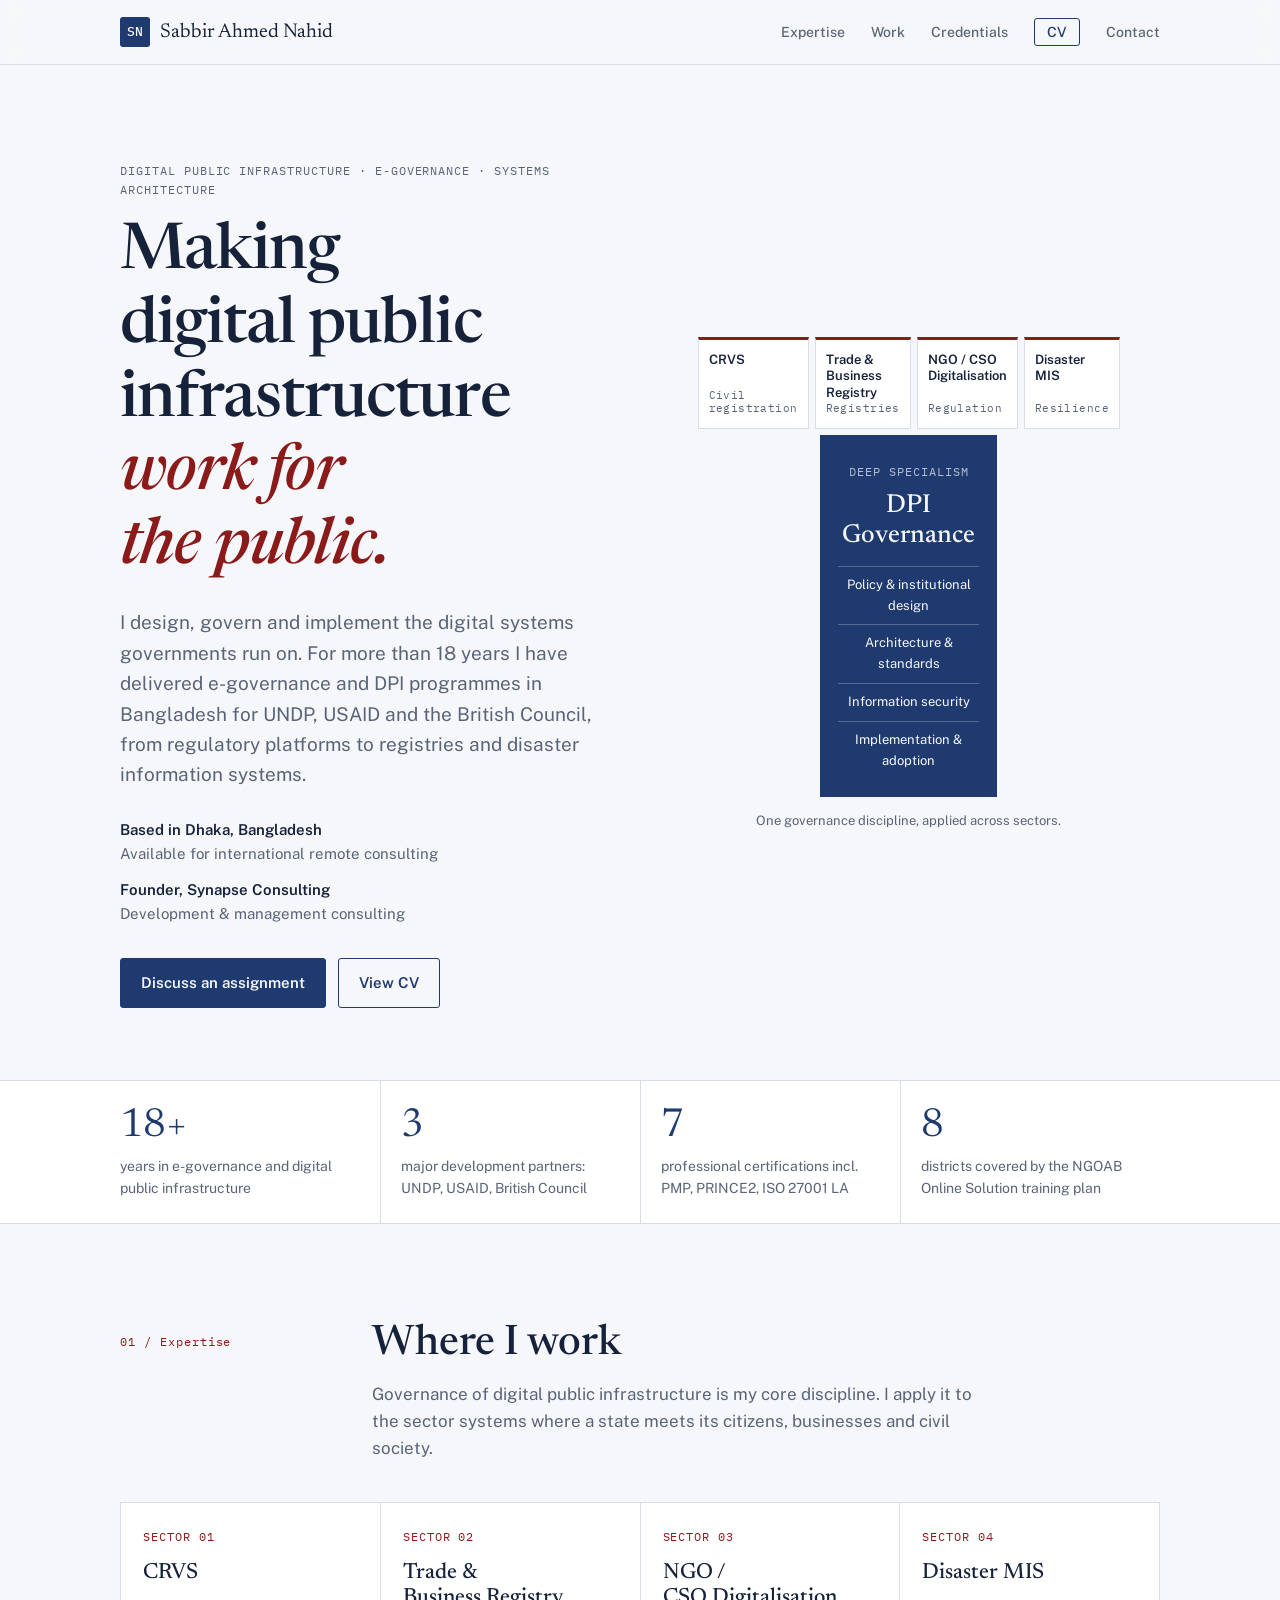
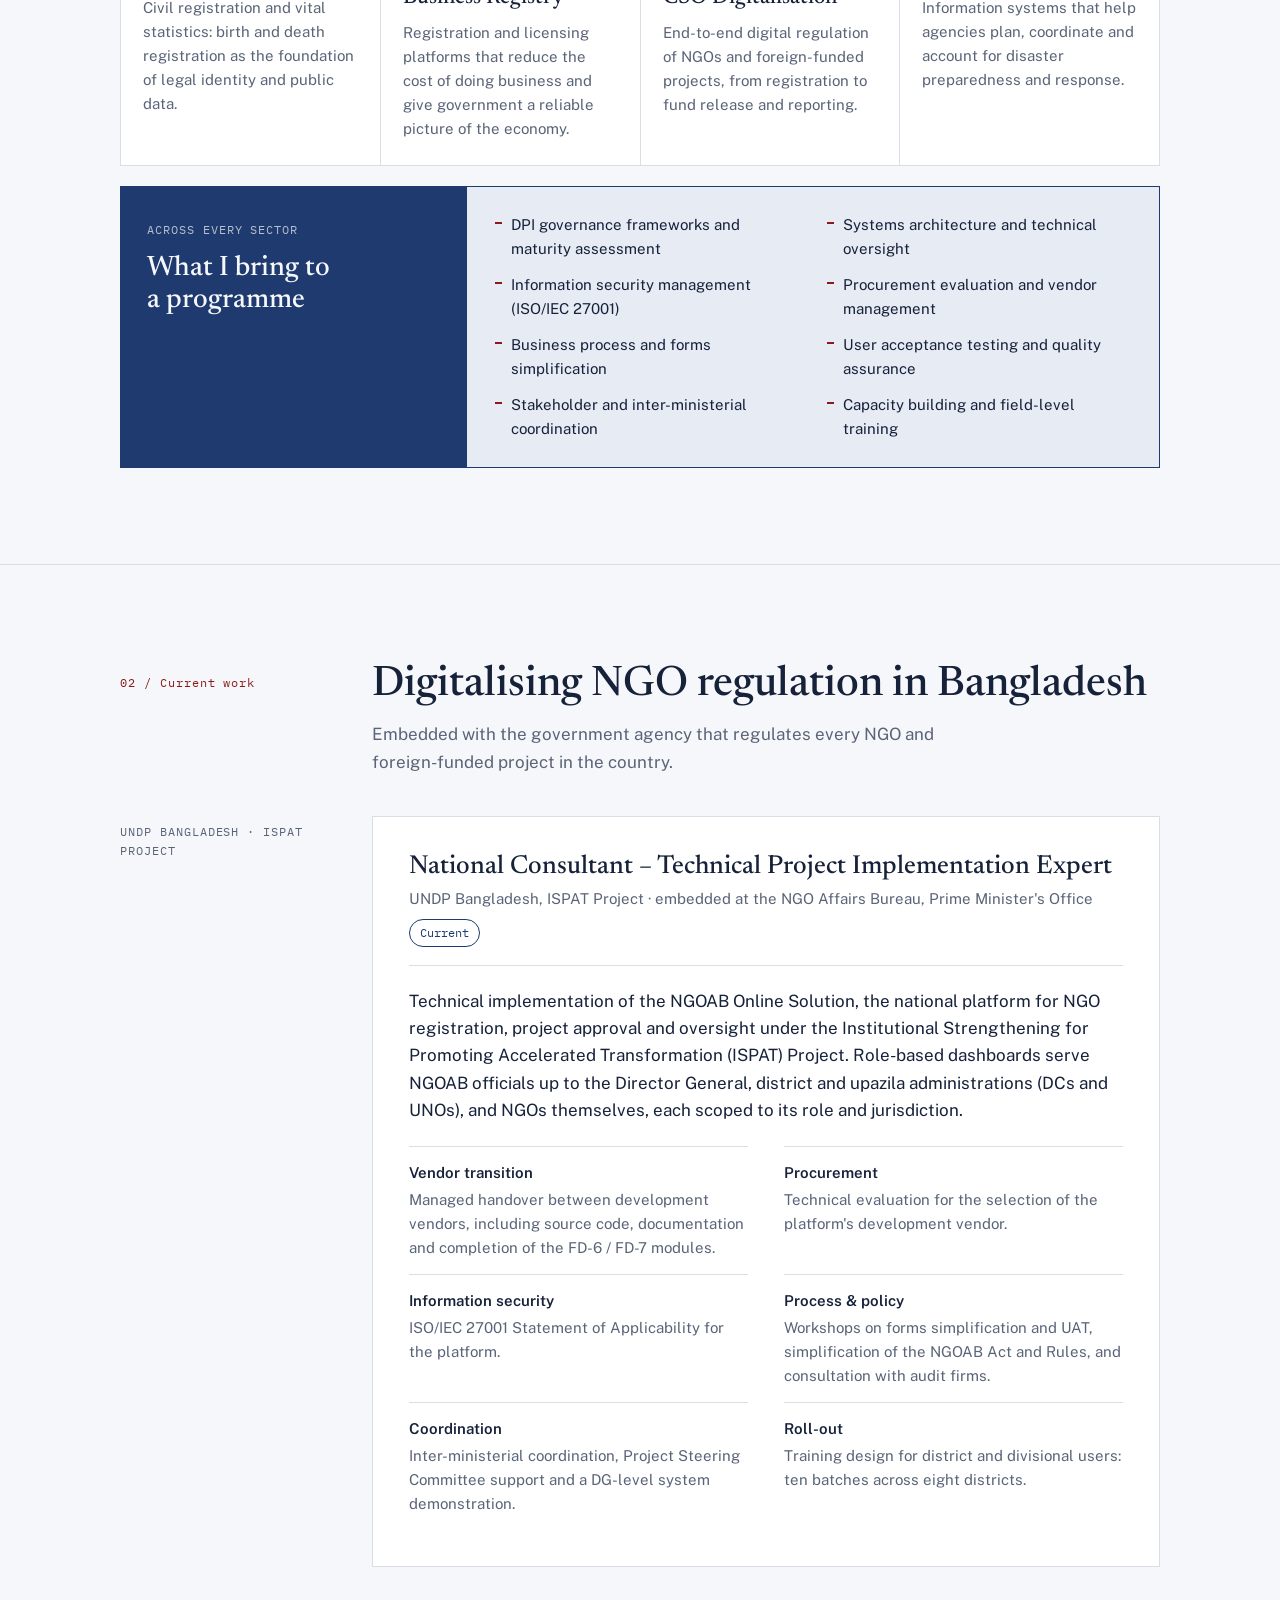
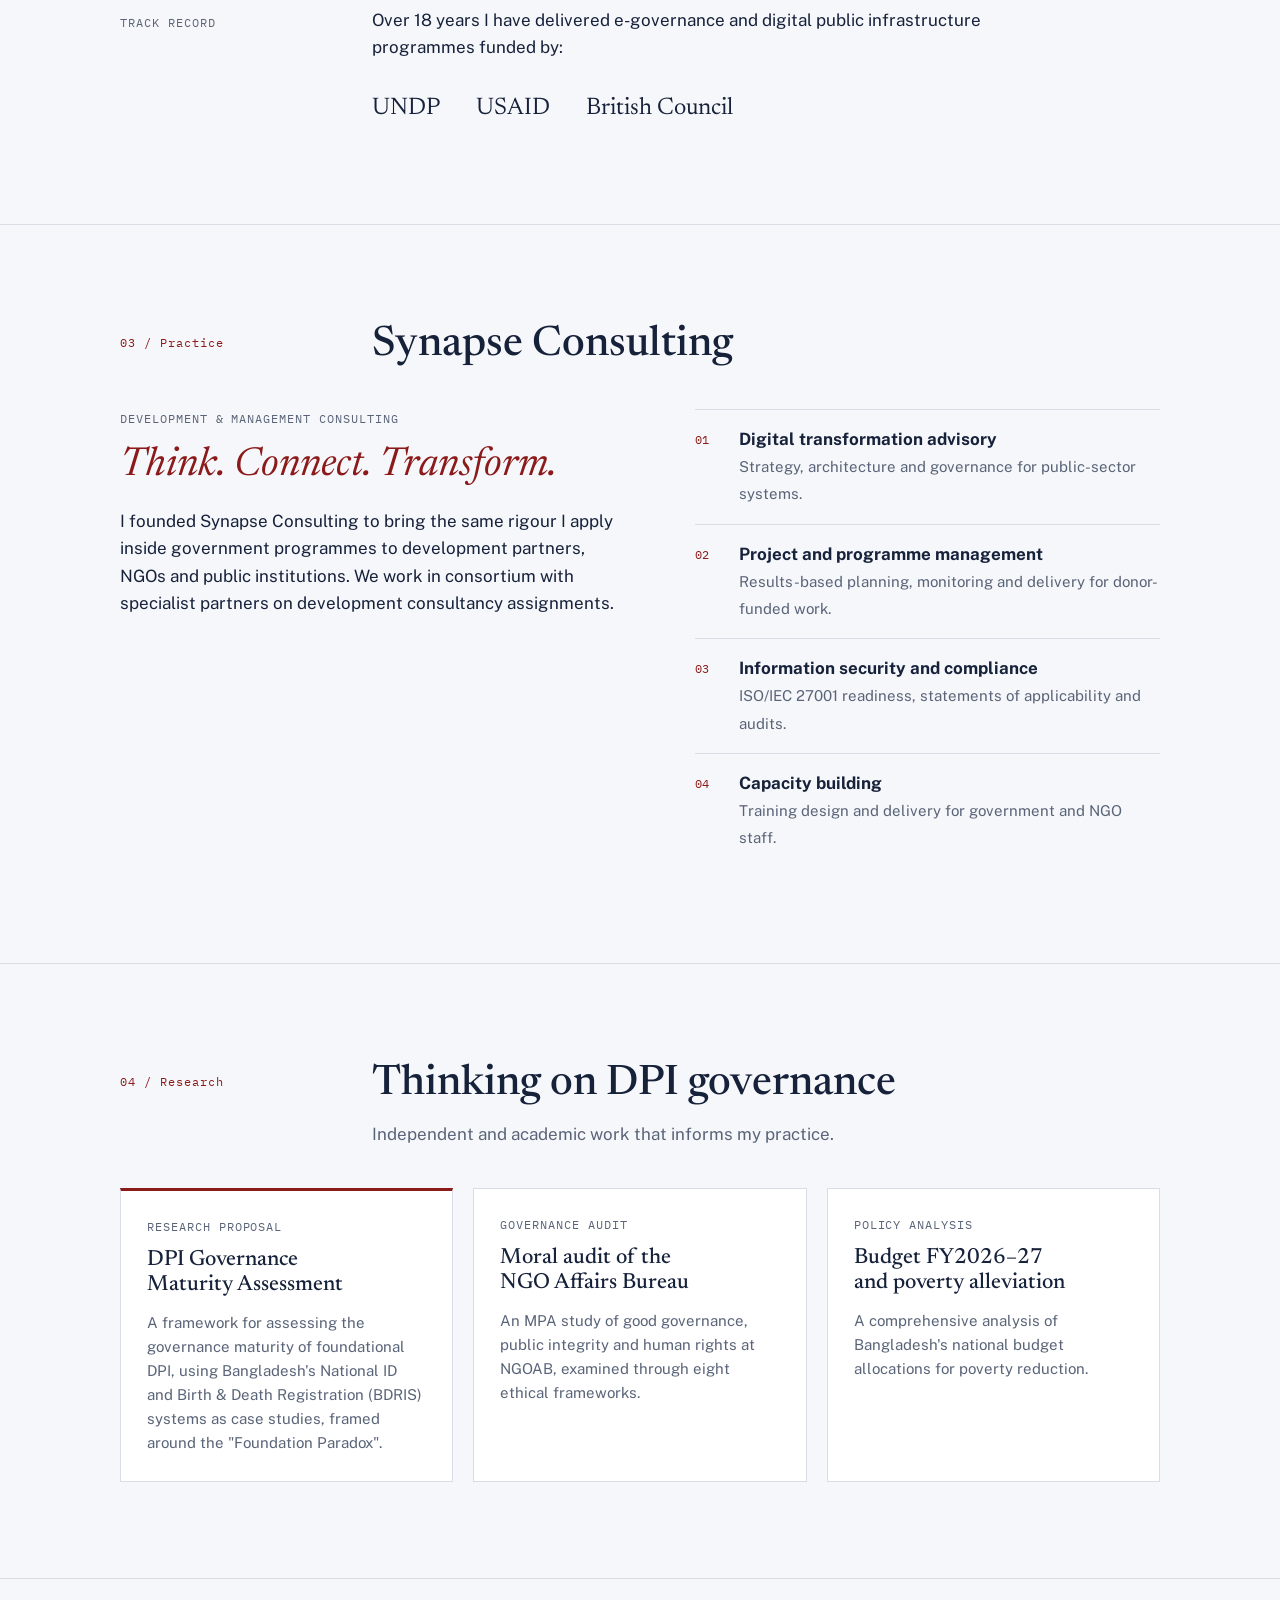
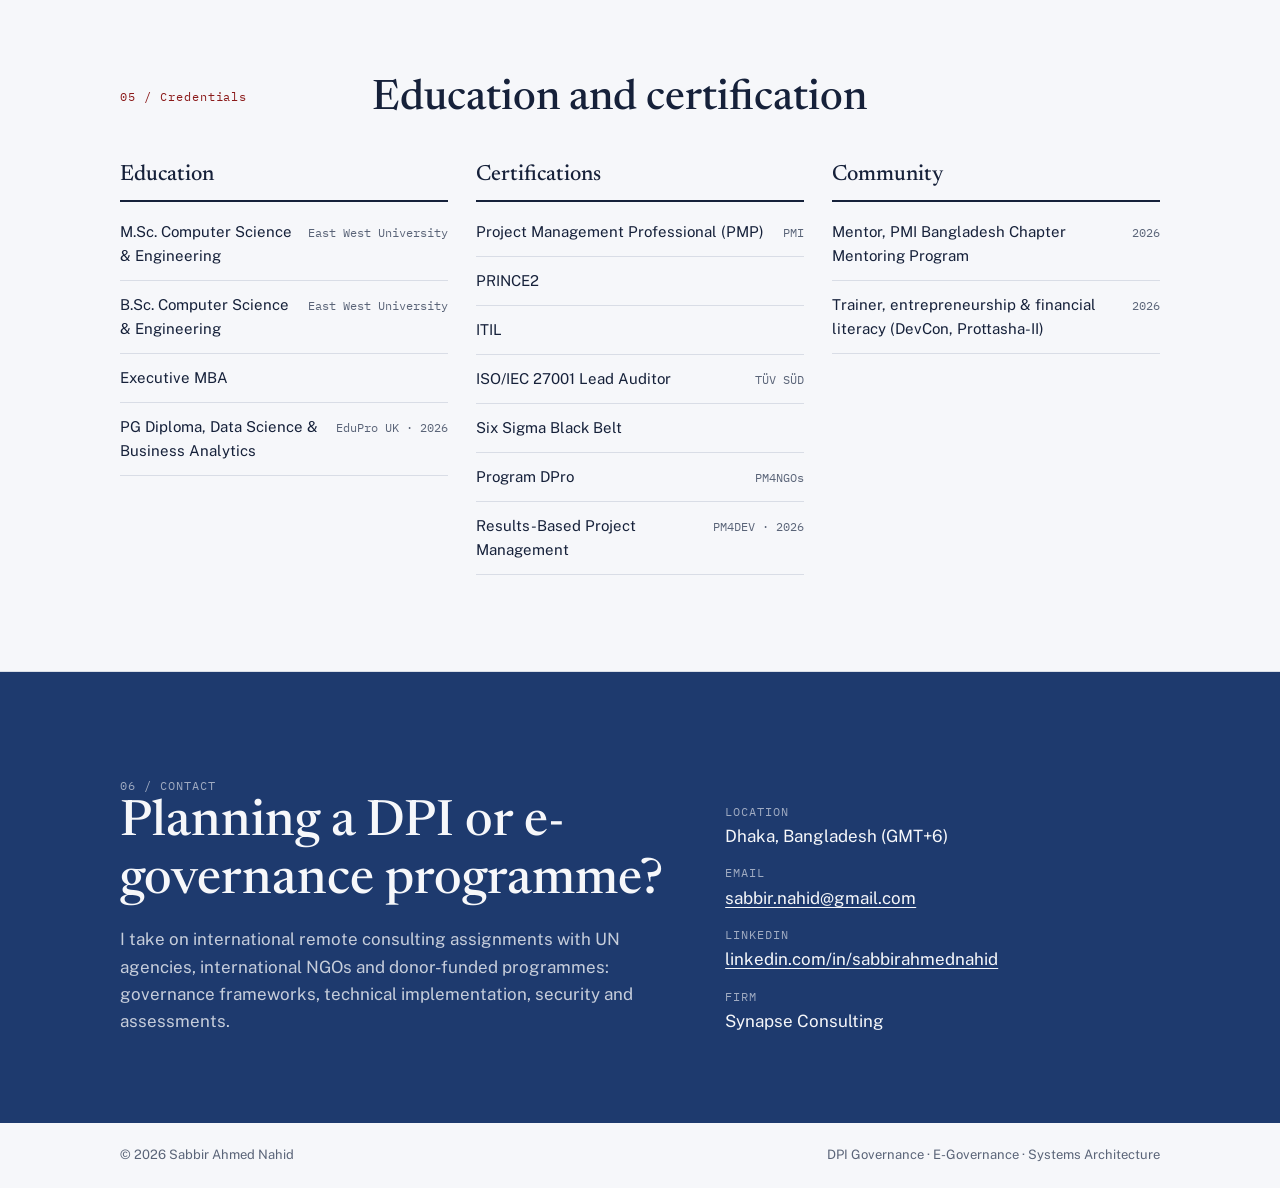
==== index.html @ 0b2383c8 "Personal website and CV, content driven by content/site.json Co-Authored-By: Claude Opus 5.5 <norepl" ====
<!DOCTYPE html>
<html lang="en">
<head>
<meta charset="utf-8">
<meta name="viewport" content="width=device-width, initial-scale=1">
<title>Sabbir Ahmed Nahid — DPI Governance &amp; E-Governance Specialist</title>
<meta name="description" content="Sabbir Ahmed Nahid: DPI governance and e-governance specialist in Dhaka with 18+ years delivering digital public infrastructure programmes for UNDP, USAID and the British Council.">
<meta property="og:title" content="Sabbir Ahmed Nahid — DPI Governance &amp; E-Governance Specialist">
<meta property="og:description" content="18+ years delivering e-governance and digital public infrastructure programmes for UNDP, USAID and the British Council.">
<meta property="og:type" content="website">
<link rel="icon" href="data:image/svg+xml,%3Csvg xmlns='http://www.w3.org/2000/svg' viewBox='0 0 32 32'%3E%3Crect width='32' height='32' rx='4' fill='%231e3a6e'/%3E%3Ctext x='16' y='21' font-family='monospace' font-size='13' fill='white' text-anchor='middle'%3ESN%3C/text%3E%3C/svg%3E">
<link rel="preconnect" href="https://fonts.googleapis.com">
<link rel="preconnect" href="https://fonts.gstatic.com" crossorigin>
<link href="https://fonts.googleapis.com/css2?family=Newsreader:ital,opsz,wght@0,6..72,400;0,6..72,500;0,6..72,600;1,6..72,400&family=Public+Sans:wght@400;500;600;700&family=IBM+Plex+Mono:wght@400;500&display=swap" rel="stylesheet">
<link rel="stylesheet" href="/assets/css/style.css">
</head>
<body data-page="home">

<header class="top" id="site-header"></header>

<main id="top">
  <section class="hero" id="hero"></section>
  <div class="facts" id="facts"></div>

  <section class="block" id="expertise">
    <div class="wrap">
      <div class="head">
        <div class="num">01 / Expertise</div>
        <div>
          <h2>Where I work</h2>
          <p>Governance of digital public infrastructure is my core discipline. I apply it to the sector systems where a state meets its citizens, businesses and civil society.</p>
        </div>
      </div>
      <div class="sectors" id="sectors"></div>
      <div class="deep">
        <div class="l"><span class="label">Across every sector</span><h3>What I bring to a programme</h3></div>
        <ul id="competencies"></ul>
      </div>
    </div>
  </section>

  <section class="block" id="work">
    <div class="wrap">
      <div class="head">
        <div class="num">02 / Current work</div>
        <div id="work-head"></div>
      </div>
      <div class="engage">
        <div class="label" style="padding-top:6px" id="work-side"></div>
        <article class="role" id="work-role"></article>
      </div>
      <div class="engage" style="margin-top:40px">
        <div class="label" style="padding-top:6px">Track record</div>
        <div>
          <p style="max-width:66ch">Over 18 years I have delivered e-governance and digital public infrastructure programmes funded by:</p>
          <div class="partners" id="partners"></div>
        </div>
      </div>
    </div>
  </section>

  <section class="block" id="synapse">
    <div class="wrap">
      <div class="head">
        <div class="num">03 / Practice</div>
        <div><h2 id="firm-name"></h2></div>
      </div>
      <div class="firm" id="firm"></div>
    </div>
  </section>

  <section class="block" id="research-section">
    <div class="wrap">
      <div class="head">
        <div class="num">04 / Research</div>
        <div>
          <h2>Thinking on DPI governance</h2>
          <p>Independent and academic work that informs my practice.</p>
        </div>
      </div>
      <div class="research" id="research"></div>
    </div>
  </section>

  <section class="block" id="credentials">
    <div class="wrap">
      <div class="head">
        <div class="num">05 / Credentials</div>
        <div><h2>Education and certification</h2></div>
      </div>
      <div class="creds">
        <div class="col"><h3>Education</h3><ul id="education"></ul></div>
        <div class="col"><h3>Certifications</h3><ul id="certifications"></ul></div>
        <div class="col"><h3>Community</h3><ul id="community"></ul></div>
      </div>
    </div>
  </section>

  <section class="contact" id="contact">
    <div class="wrap">
      <div id="contact-copy"></div>
      <dl id="contact-list"></dl>
    </div>
  </section>
</main>

<footer id="site-footer"></footer>
<script src="/assets/js/site.js"></script>
</body>
</html>
---- assets/css/style.css ----
/* Layout idea: a "T" — DPI governance as the deep vertical, sector applications as the horizontal bar — anchors the hero and the expertise section; everything else sits on a quiet ledger grid. */
:root{
  --ink:#16213a;
  --paper:#f6f7fa;
  --surface:#ffffff;
  --muted:#5a6478;
  --rule:#d9dde6;
  --royal:#1e3a6e;
  --crimson:#8b1a1a;
  --royal-soft:#e6ebf4;
  --display:"Newsreader", Cambria, Georgia, serif;
  --body:"Public Sans", "Segoe UI", system-ui, sans-serif;
  --mono:"IBM Plex Mono", ui-monospace, Menlo, monospace;
  color-scheme: light;
}
@media (prefers-color-scheme: dark){
  :root:not([data-theme="light"]){
    --ink:#e7ebf3; --paper:#0e1422; --surface:#151d2f; --muted:#9aa5bb; --rule:#2a344a;
    --royal:#8fb0ec; --crimson:#e07a72; --royal-soft:#1b2740; color-scheme: dark;
  }
}
:root[data-theme="dark"]{
  --ink:#e7ebf3; --paper:#0e1422; --surface:#151d2f; --muted:#9aa5bb; --rule:#2a344a;
  --royal:#8fb0ec; --crimson:#e07a72; --royal-soft:#1b2740; color-scheme: dark;
}

*{box-sizing:border-box}
html{scroll-behavior:smooth}
@media (prefers-reduced-motion: reduce){html{scroll-behavior:auto}*{transition:none!important}}
body{margin:0;background:var(--paper);color:var(--ink);font-family:var(--body);font-size:17px;line-height:1.6}
a{color:var(--royal);text-underline-offset:3px}
a:focus-visible,button:focus-visible{outline:2px solid var(--crimson);outline-offset:3px;border-radius:2px}
h1,h2,h3{font-family:var(--display);font-weight:500;line-height:1.15;text-wrap:balance;margin:0}
p{margin:0}
.wrap{max-width:1120px;margin:0 auto;padding:0 clamp(16px,4vw,40px)}
.label{font-family:var(--mono);font-size:12px;letter-spacing:.08em;text-transform:uppercase;color:var(--muted)}

/* Nav */
header.top{position:sticky;top:0;z-index:5;background:color-mix(in srgb,var(--paper) 88%,transparent);backdrop-filter:blur(8px);border-bottom:1px solid var(--rule)}
header.top .wrap{display:flex;align-items:center;justify-content:space-between;gap:24px;height:64px}
.mark{display:flex;align-items:center;gap:10px;text-decoration:none;color:var(--ink);font-family:var(--display);font-size:20px}
.mark b{display:inline-grid;place-items:center;width:30px;height:30px;background:var(--royal);color:var(--paper);font-family:var(--mono);font-size:13px;font-weight:500;border-radius:3px}
nav ul{display:flex;gap:26px;list-style:none;margin:0;padding:0}
nav a{color:var(--muted);text-decoration:none;font-size:14px;font-weight:500}
nav a:hover{color:var(--ink)}
@media (max-width:720px){nav ul{gap:16px}nav li.opt{display:none}}

/* Hero */
.hero{padding:clamp(48px,8vw,96px) 0 clamp(40px,6vw,72px);border-bottom:1px solid var(--rule)}
.hero .wrap{display:grid;grid-template-columns:1.25fr 1fr;gap:clamp(32px,5vw,72px);align-items:center}
@media (max-width:880px){.hero .wrap{grid-template-columns:1fr}}
.hero h1{font-size:clamp(38px,5.4vw,64px);letter-spacing:-.015em;margin:18px 0 22px}
.hero h1 em{font-style:italic;color:var(--crimson)}
.hero .lede{font-size:19px;color:var(--muted);max-width:56ch}
.hero .who{margin-top:28px;display:flex;flex-wrap:wrap;gap:12px 28px;font-size:15px}
.hero .who strong{display:block;font-weight:600}
.hero .who span{color:var(--muted)}
.cta{margin-top:32px;display:flex;flex-wrap:wrap;gap:12px}
.btn{display:inline-flex;align-items:center;gap:8px;padding:12px 20px;border-radius:3px;font-weight:600;font-size:15px;text-decoration:none;border:1px solid var(--royal);transition:background .15s,color .15s}
.btn.primary{background:var(--royal);color:var(--paper)}
.btn.primary:hover{background:var(--crimson);border-color:var(--crimson)}
.btn.ghost{color:var(--royal)}
.btn.ghost:hover{background:var(--royal-soft)}

/* T diagram */
.tee{position:relative;font-family:var(--body)}
.tee .bar{display:grid;grid-template-columns:repeat(4,1fr);gap:6px}
.tee .cell{background:var(--surface);border:1px solid var(--rule);border-top:3px solid var(--crimson);padding:12px 10px;font-size:13px;font-weight:600;line-height:1.3;min-height:76px;display:flex;flex-direction:column;justify-content:space-between;transition:transform .2s}
.tee .cell:hover{transform:translateY(-3px)}
.tee .cell small{font-family:var(--mono);font-weight:400;font-size:10.5px;color:var(--muted);letter-spacing:.04em}
.tee .stem{margin:6px auto 0;width:42%;min-width:150px;background:var(--royal);color:var(--paper);padding:22px 18px 26px;text-align:center}
.tee .stem .label{color:color-mix(in srgb,var(--paper) 70%,transparent)}
.tee .stem h3{font-size:26px;margin:8px 0 14px;color:var(--paper)}
.tee .stem ol{list-style:none;margin:0;padding:0;display:grid;gap:8px;font-size:13px}
.tee .stem li{border-top:1px solid color-mix(in srgb,var(--paper) 25%,transparent);padding-top:8px}
.tee figcaption{margin-top:14px;text-align:center;font-size:13px;color:var(--muted)}
@media (max-width:480px){.tee .bar{grid-template-columns:repeat(2,1fr)}.tee .stem{width:70%}}

/* Facts strip */
.facts{border-bottom:1px solid var(--rule);background:var(--surface)}
.facts .wrap{display:grid;grid-template-columns:repeat(4,1fr)}
.fact{padding:26px 20px 24px;border-left:1px solid var(--rule)}
.fact:first-child{border-left:0;padding-left:0}
.fact .n{font-family:var(--display);font-size:40px;line-height:1;color:var(--royal);font-variant-numeric:tabular-nums}
.fact p{margin-top:8px;font-size:14px;color:var(--muted)}
@media (max-width:760px){.facts .wrap{grid-template-columns:repeat(2,1fr)}.fact:nth-child(3){border-left:0;padding-left:0}.fact{border-top:1px solid var(--rule)}.fact:nth-child(-n+2){border-top:0}}

/* Sections */
section.block{padding:clamp(56px,8vw,96px) 0;border-bottom:1px solid var(--rule)}
.head{display:grid;grid-template-columns:220px 1fr;gap:32px;margin-bottom:40px}
.head h2{font-size:clamp(30px,3.6vw,42px)}
.head p{color:var(--muted);margin-top:12px;max-width:62ch}
@media (max-width:760px){.head{grid-template-columns:1fr;gap:8px}}
.num{font-family:var(--mono);font-size:12px;color:var(--crimson);letter-spacing:.08em;padding-top:12px}

/* Expertise */
.sectors{display:grid;grid-template-columns:repeat(4,1fr);gap:1px;background:var(--rule);border:1px solid var(--rule)}
.sector{background:var(--surface);padding:24px 22px}
.sector h3{font-size:22px;margin-bottom:10px}
.sector p{font-size:15px;color:var(--muted)}
.sector .label{display:block;margin-bottom:14px;color:var(--crimson)}
@media (max-width:900px){.sectors{grid-template-columns:repeat(2,1fr)}}
@media (max-width:520px){.sectors{grid-template-columns:1fr}}
.deep{margin-top:20px;display:grid;grid-template-columns:1fr 2fr;gap:0;border:1px solid var(--royal);background:var(--royal-soft)}
.deep .l{background:var(--royal);color:var(--paper);padding:28px 26px}
.deep .l .label{color:color-mix(in srgb,var(--paper) 70%,transparent)}
.deep .l h3{font-size:28px;margin-top:10px;color:var(--paper)}
.deep ul{margin:0;padding:26px 28px;list-style:none;display:grid;grid-template-columns:1fr 1fr;gap:12px 28px;font-size:15px}
.deep li{padding-left:16px;position:relative}
.deep li::before{content:"";position:absolute;left:0;top:.62em;width:7px;height:2px;background:var(--crimson)}
@media (max-width:760px){.deep{grid-template-columns:1fr}.deep ul{grid-template-columns:1fr}}

/* Engagement */
.engage{display:grid;grid-template-columns:220px 1fr;gap:32px}
@media (max-width:760px){.engage{grid-template-columns:1fr;gap:12px}}
.role{background:var(--surface);border:1px solid var(--rule);padding:clamp(22px,3vw,36px)}
.role .meta{display:flex;flex-wrap:wrap;gap:8px 18px;align-items:baseline;justify-content:space-between;border-bottom:1px solid var(--rule);padding-bottom:18px;margin-bottom:22px}
.role h3{font-size:26px}
.role .org{color:var(--muted);font-size:15px;margin-top:4px}
.chip{display:inline-block;font-family:var(--mono);font-size:11.5px;padding:4px 10px;border:1px solid var(--royal);color:var(--royal);border-radius:20px;white-space:nowrap}
.role > p{max-width:70ch;margin-bottom:22px}
.ledger{display:grid;grid-template-columns:1fr 1fr;gap:0 36px}
.ledger div{padding:14px 0;border-top:1px solid var(--rule);font-size:15px}
.ledger b{display:block;font-weight:600;margin-bottom:3px}
.ledger span{color:var(--muted)}
@media (max-width:700px){.ledger{grid-template-columns:1fr}}
.partners{margin-top:28px;display:flex;flex-wrap:wrap;gap:10px 36px;align-items:baseline}
.partners .p{font-family:var(--display);font-size:24px;color:var(--ink)}

/* Synapse */
.firm{display:grid;grid-template-columns:1.1fr 1fr;gap:clamp(28px,5vw,64px);align-items:start}
@media (max-width:820px){.firm{grid-template-columns:1fr}}
.tag{font-family:var(--display);font-style:italic;font-size:clamp(28px,3.4vw,40px);color:var(--crimson);line-height:1.2;margin:14px 0 18px}
.services{list-style:none;margin:0;padding:0;counter-reset:s}
.services li{counter-increment:s;display:grid;grid-template-columns:44px 1fr;padding:16px 0;border-top:1px solid var(--rule)}
.services li::before{content:counter(s,decimal-leading-zero);font-family:var(--mono);font-size:12px;color:var(--crimson);padding-top:4px}
.services b{display:block}
.services span{color:var(--muted);font-size:15px}

/* Credentials */
.creds{display:grid;grid-template-columns:repeat(3,1fr);gap:28px}
@media (max-width:900px){.creds{grid-template-columns:1fr}}
.col h3{font-size:22px;padding-bottom:12px;border-bottom:2px solid var(--ink);margin-bottom:6px}
.col ul{list-style:none;margin:0;padding:0}
.col li{padding:12px 0;border-bottom:1px solid var(--rule);font-size:15px;display:flex;justify-content:space-between;gap:16px}
.col li span{color:var(--muted);font-family:var(--mono);font-size:12px;white-space:nowrap;padding-top:3px}
.pipeline{display:flex;flex-wrap:wrap;align-items:center;gap:8px;margin-top:16px}
.pipeline .chip.next{border-style:dashed;color:var(--muted);border-color:var(--muted)}
.pipeline i{color:var(--muted);font-style:normal}

/* Research */
.research{display:grid;grid-template-columns:repeat(3,1fr);gap:20px}
@media (max-width:900px){.research{grid-template-columns:1fr}}
.paper{background:var(--surface);border:1px solid var(--rule);padding:26px;display:flex;flex-direction:column;gap:12px}
.paper h3{font-size:22px}
.paper p{font-size:15px;color:var(--muted)}
.paper.feature{border-top:3px solid var(--crimson)}

/* Contact */
.contact{background:var(--royal);color:var(--paper);padding:clamp(56px,8vw,88px) 0}
.contact .wrap{display:grid;grid-template-columns:1.3fr 1fr;gap:40px;align-items:end}
@media (max-width:820px){.contact .wrap{grid-template-columns:1fr}}
.contact h2{font-size:clamp(32px,4.2vw,50px);color:var(--paper)}
.contact p{color:color-mix(in srgb,var(--paper) 78%,transparent);margin-top:16px;max-width:52ch}
.contact dl{margin:0;display:grid;gap:14px}
.contact dt{font-family:var(--mono);font-size:11.5px;letter-spacing:.08em;text-transform:uppercase;color:color-mix(in srgb,var(--paper) 60%,transparent)}
.contact dd{margin:2px 0 0;font-size:17px}
.contact a{color:var(--paper)}
/* CV view */
.cv-link{border:1px solid var(--royal);color:var(--royal)!important;padding:5px 12px;border-radius:3px}
.cv-link:hover{background:var(--royal-soft)}
#cv{padding:clamp(40px,6vw,72px) 0 clamp(56px,8vw,96px)}
.cv{max-width:860px;margin:0 auto;background:var(--surface);border:1px solid var(--rule);padding:clamp(24px,5vw,56px)}
.cv-top{display:flex;flex-wrap:wrap;justify-content:space-between;gap:16px 32px;border-bottom:3px solid var(--royal);padding-bottom:22px}
.cv-top h1{font-size:clamp(32px,4.4vw,44px)}
.cv-top .sub{color:var(--crimson);font-family:var(--display);font-style:italic;font-size:19px;margin-top:6px}
.cv-top address{font-style:normal;font-size:14px;line-height:1.8;color:var(--muted);text-align:right}
@media (max-width:600px){.cv-top address{text-align:left}}
.cv h2{font-family:var(--mono);font-size:12px;letter-spacing:.1em;text-transform:uppercase;color:var(--royal);font-weight:500;margin:34px 0 12px;padding-bottom:6px;border-bottom:1px solid var(--rule)}
.cv p,.cv li{font-size:15.5px}
.cv ul{margin:0;padding-left:18px;display:grid;gap:6px}
.cv .item{display:grid;grid-template-columns:1fr auto;gap:2px 20px;margin-bottom:18px}
.cv .item b{font-weight:600}
.cv .item .when{font-family:var(--mono);font-size:12px;color:var(--muted);white-space:nowrap;padding-top:3px}
.cv .item .org{grid-column:1/-1;color:var(--muted);font-size:14.5px}
.cv .item ul{grid-column:1/-1;margin-top:8px}
.cv .two{display:grid;grid-template-columns:1fr 1fr;gap:6px 32px;padding:0;list-style:none}
.cv .two li{padding:6px 0;border-bottom:1px solid var(--rule)}
@media (max-width:600px){.cv .two{grid-template-columns:1fr}}
.cv-back{display:inline-block;margin-bottom:20px;font-size:14px;font-weight:600;text-decoration:none}
footer{padding:22px 0;font-size:13px;color:var(--muted)}
footer .wrap{display:flex;justify-content:space-between;flex-wrap:wrap;gap:10px}

/* Header link active state */
nav a[aria-current="page"]{color:var(--ink)}
.cv-actions{max-width:860px;margin:0 auto 20px;display:flex;justify-content:space-between;align-items:center;gap:12px;flex-wrap:wrap}
.cv-actions .cv-back{margin:0}
button.btn{cursor:pointer;font-family:var(--body);background:transparent}

/* Contact form */
.form{display:grid;gap:12px;margin-top:28px;max-width:560px}
.form .row{display:grid;grid-template-columns:1fr 1fr;gap:12px}
@media (max-width:560px){.form .row{grid-template-columns:1fr}}
.form label{display:grid;gap:4px;font-family:var(--mono);font-size:11.5px;letter-spacing:.08em;text-transform:uppercase;color:color-mix(in srgb,var(--paper) 70%,transparent)}
.form input,.form textarea{font:inherit;font-family:var(--body);font-size:15px;text-transform:none;letter-spacing:0;padding:10px 12px;border-radius:3px;border:1px solid color-mix(in srgb,var(--paper) 35%,transparent);background:color-mix(in srgb,var(--paper) 8%,transparent);color:var(--paper)}
.form input:focus,.form textarea:focus{outline:2px solid var(--paper);outline-offset:1px}
.form textarea{min-height:120px;resize:vertical}
.form .hp{position:absolute;left:-9999px}
.form button{justify-self:start;background:var(--paper);color:var(--royal);border-color:var(--paper)}
.form button:hover{background:var(--crimson);color:var(--paper);border-color:var(--crimson)}
.form .status{font-size:14px;min-height:1.4em;color:var(--paper)}

/* Print the CV cleanly */
@media print{
  header.top,footer,.cv-actions{display:none!important}
  body{background:#fff;color:#000;font-size:11pt}
  #cv{padding:0}
  .cv{border:0;padding:0;max-width:none}
  .cv h2{color:#1e3a6e}
  .cv-top{border-bottom-color:#1e3a6e}
  .cv-top .sub{color:#8b1a1a}
  a{color:#000;text-decoration:none}
  .cv .item{break-inside:avoid}
}
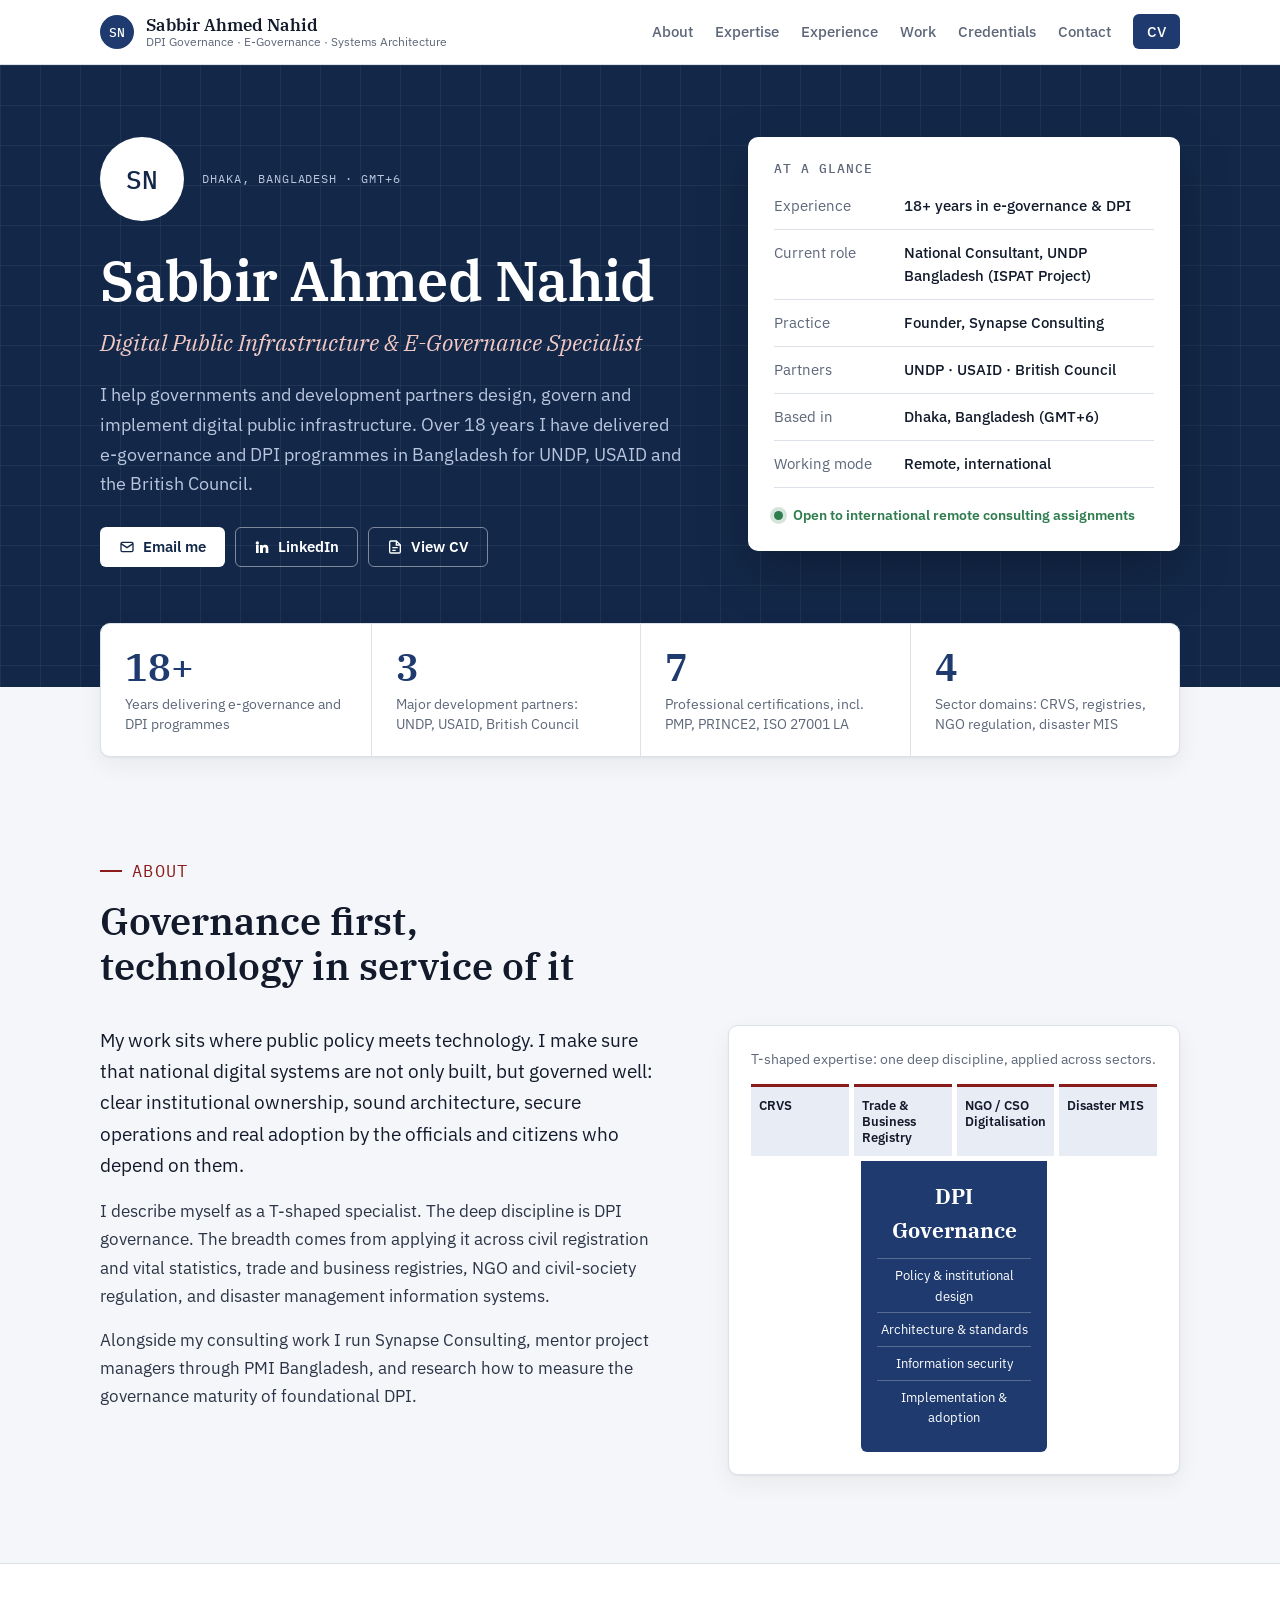
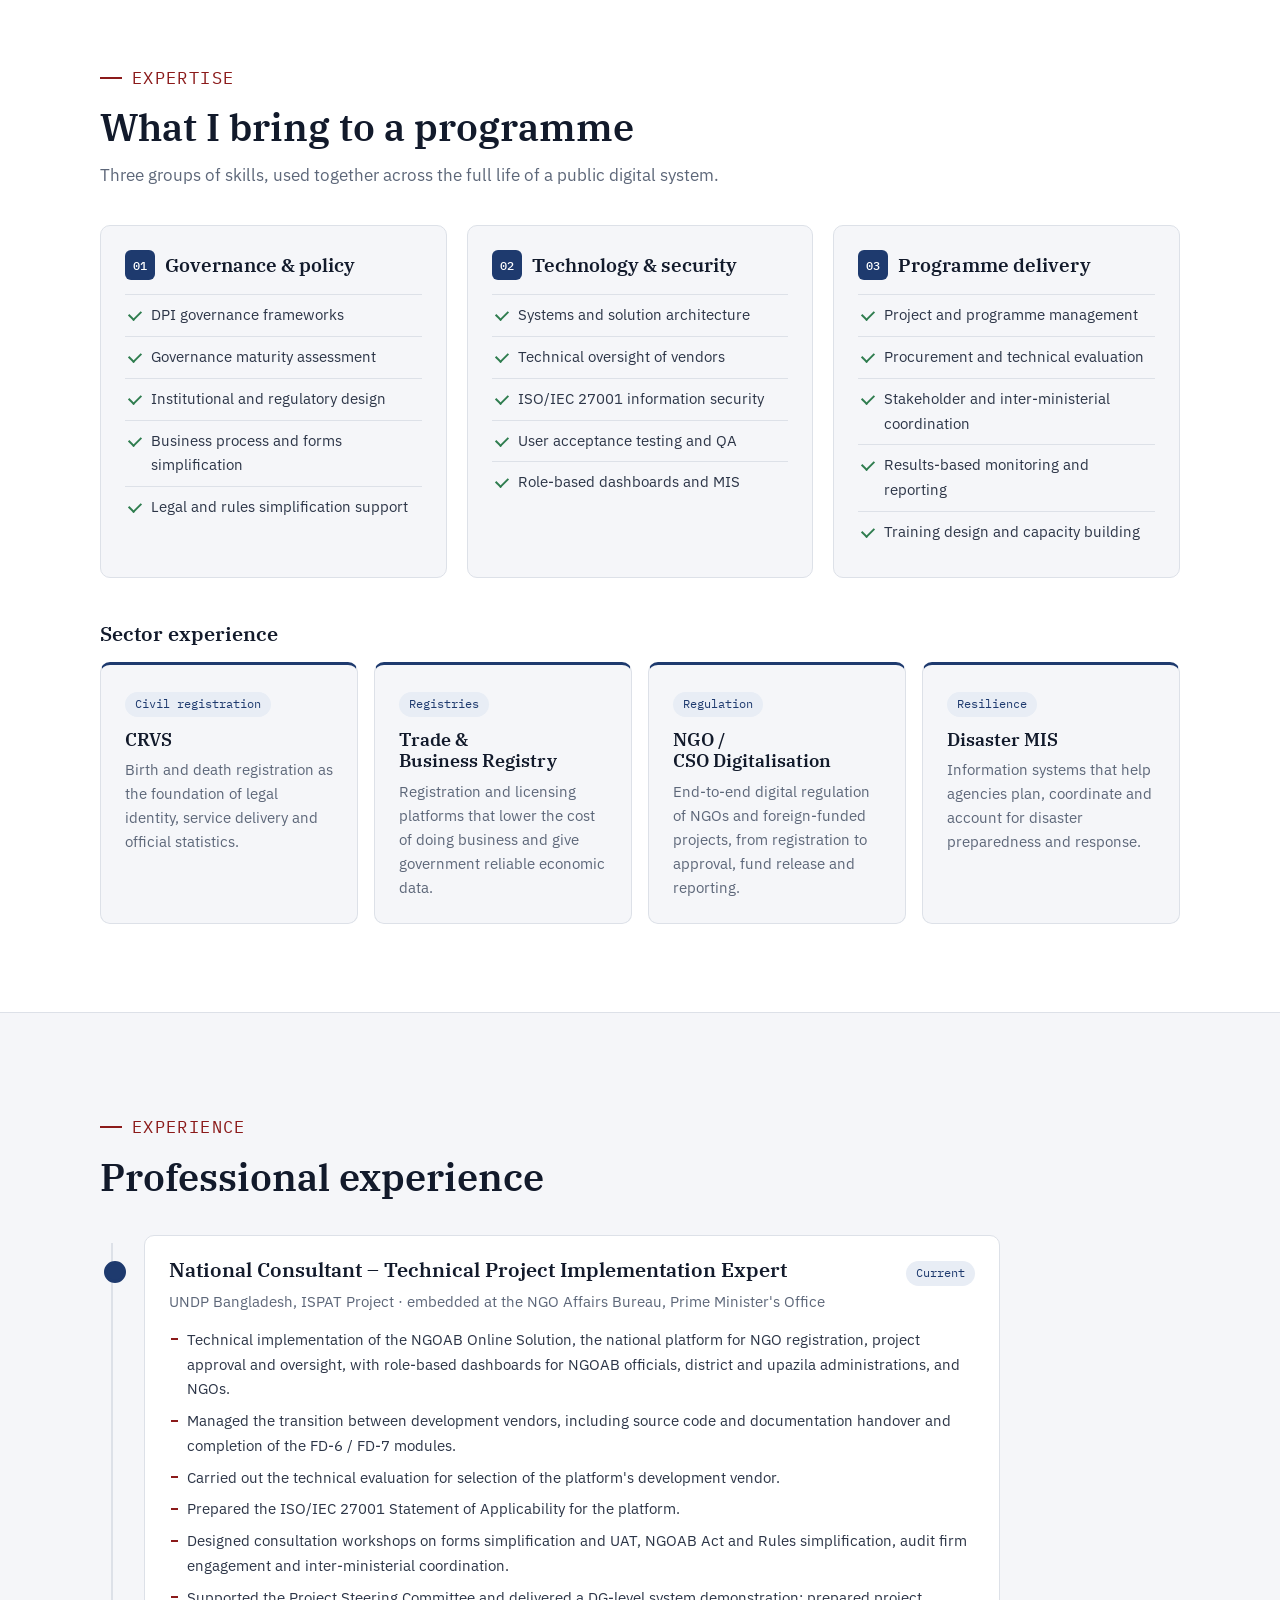
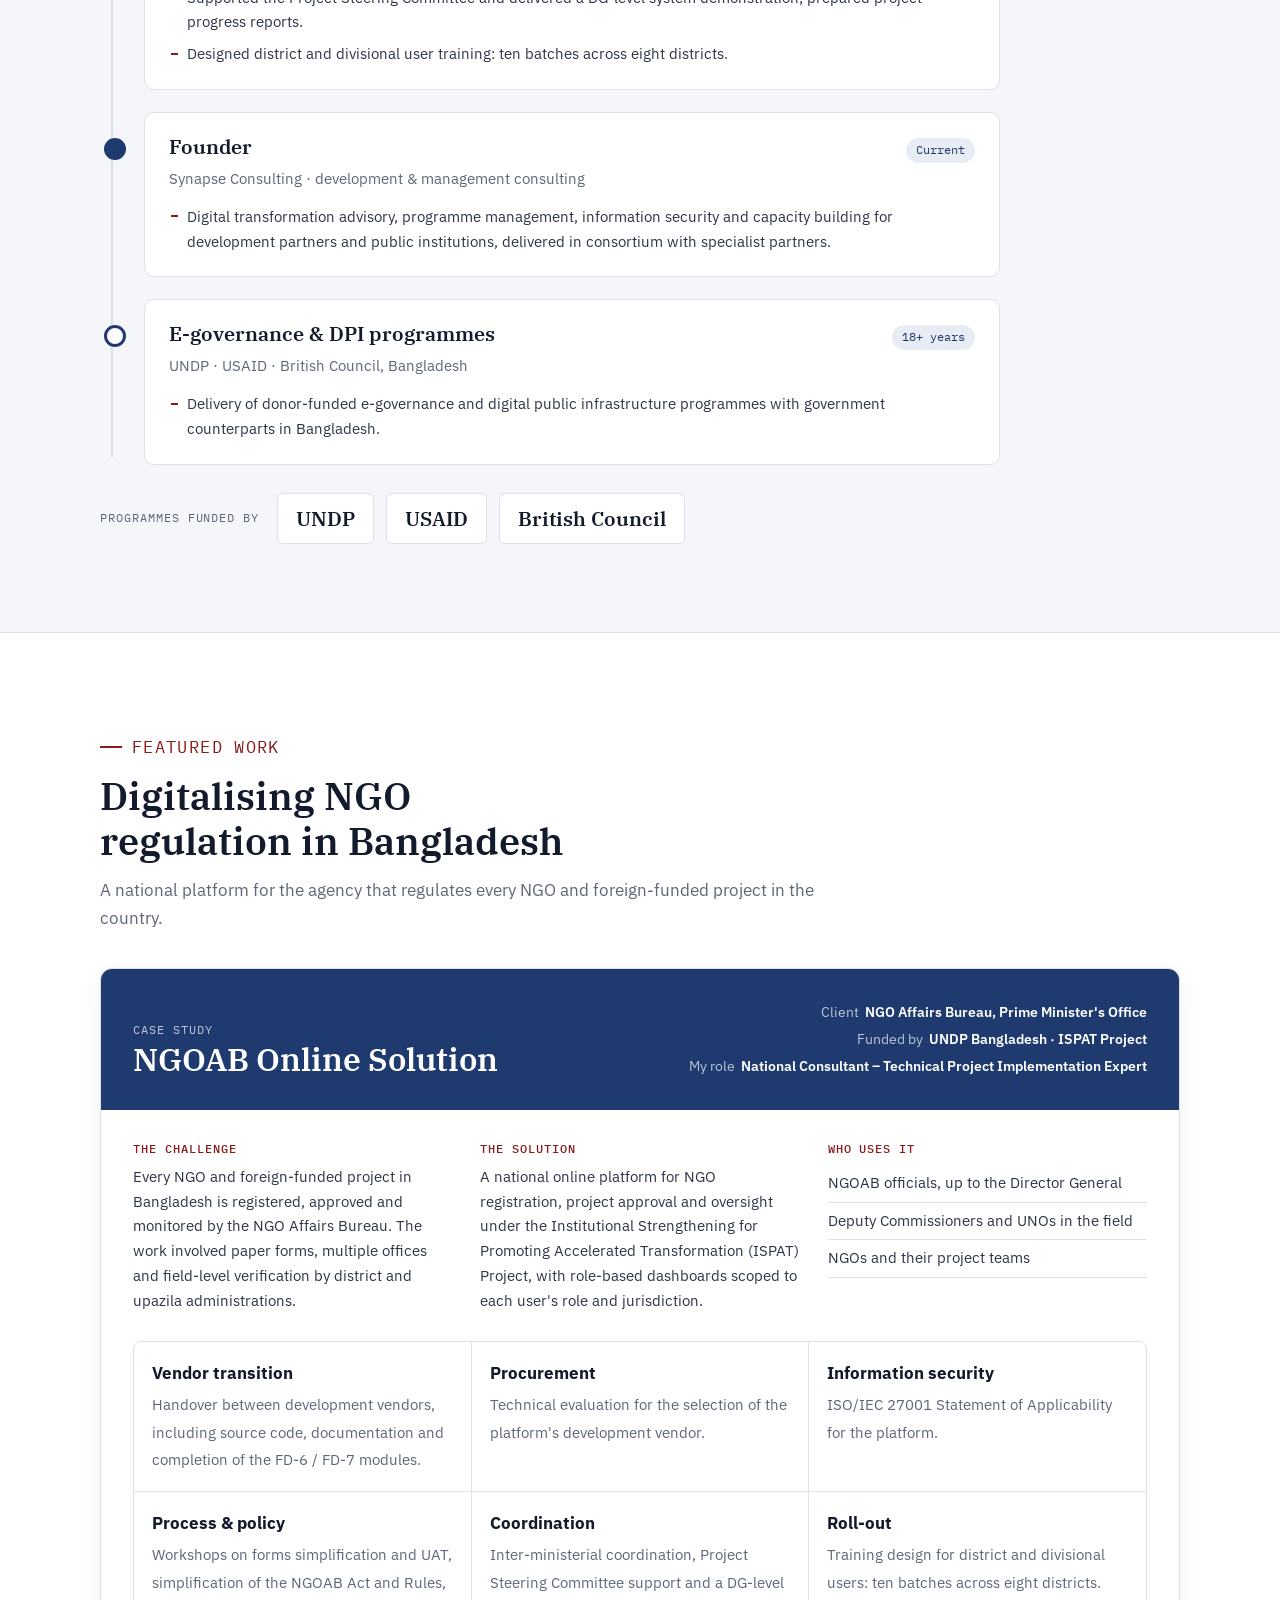
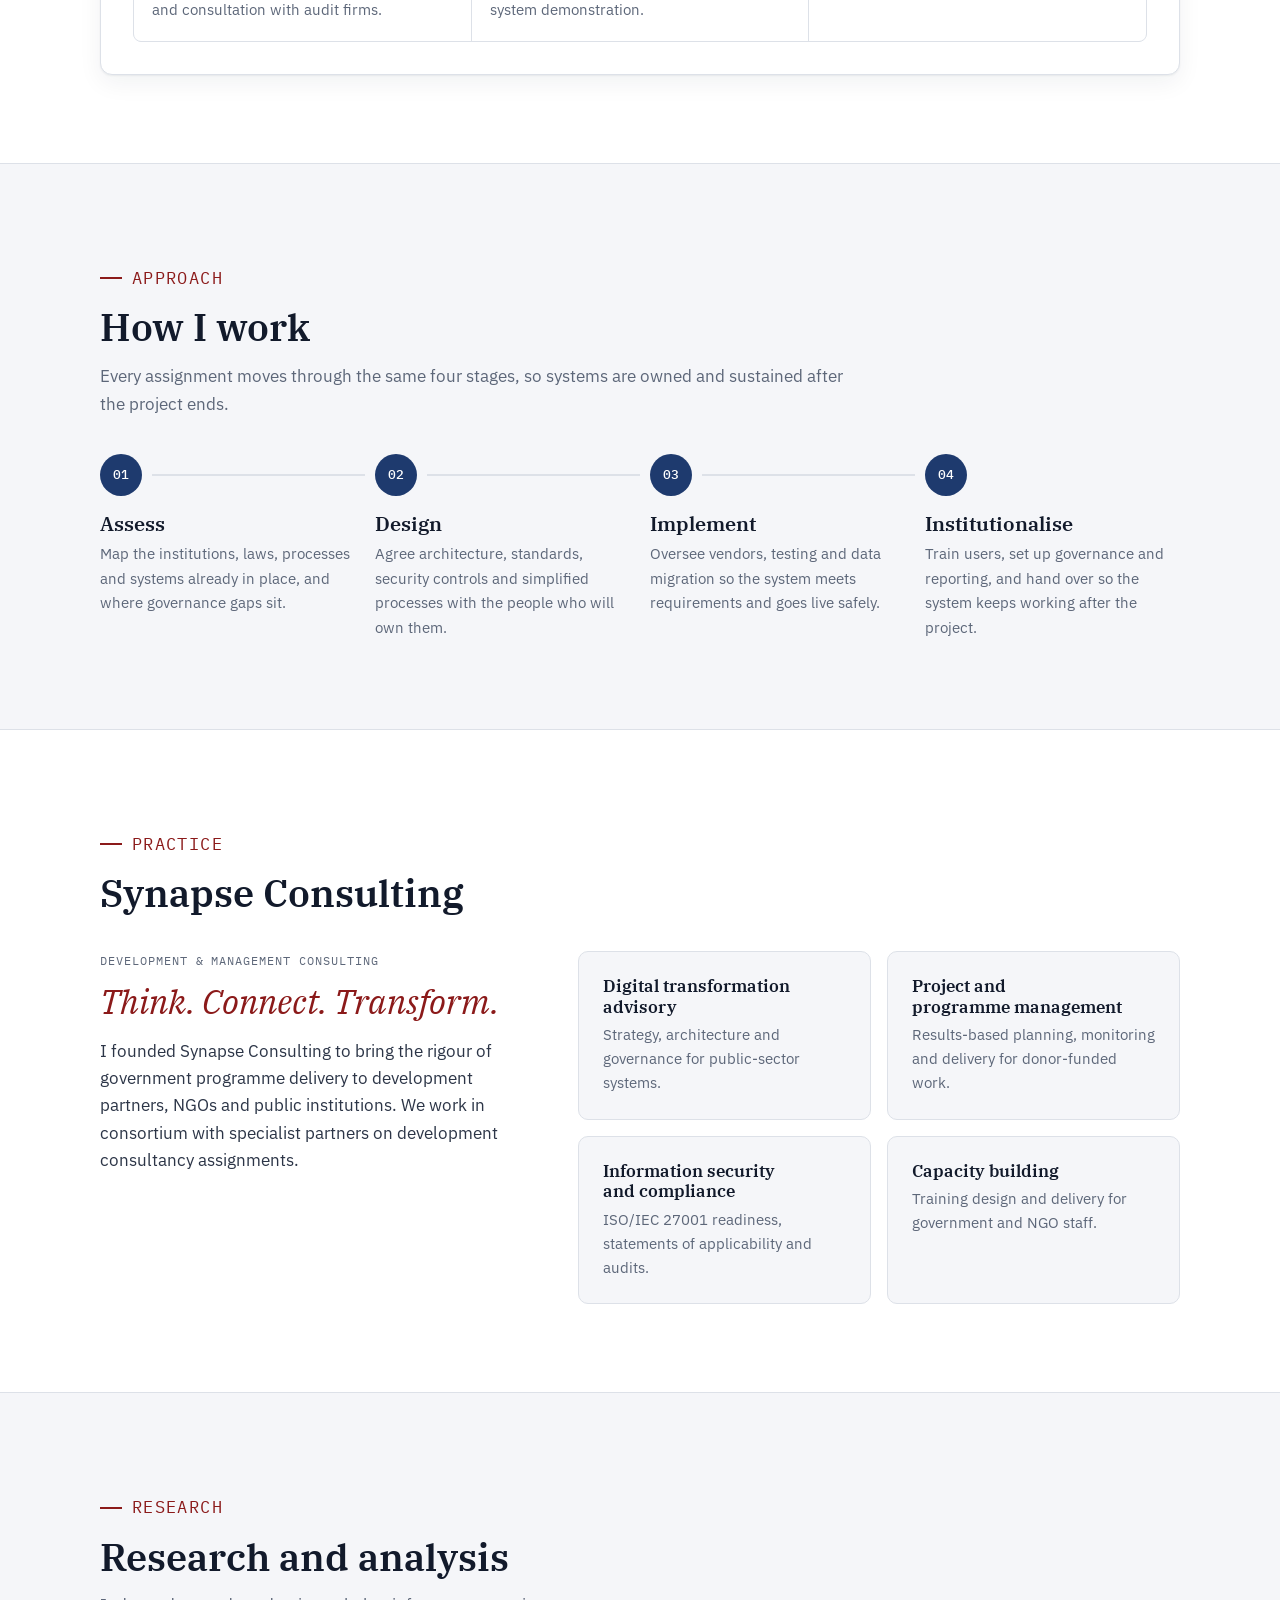
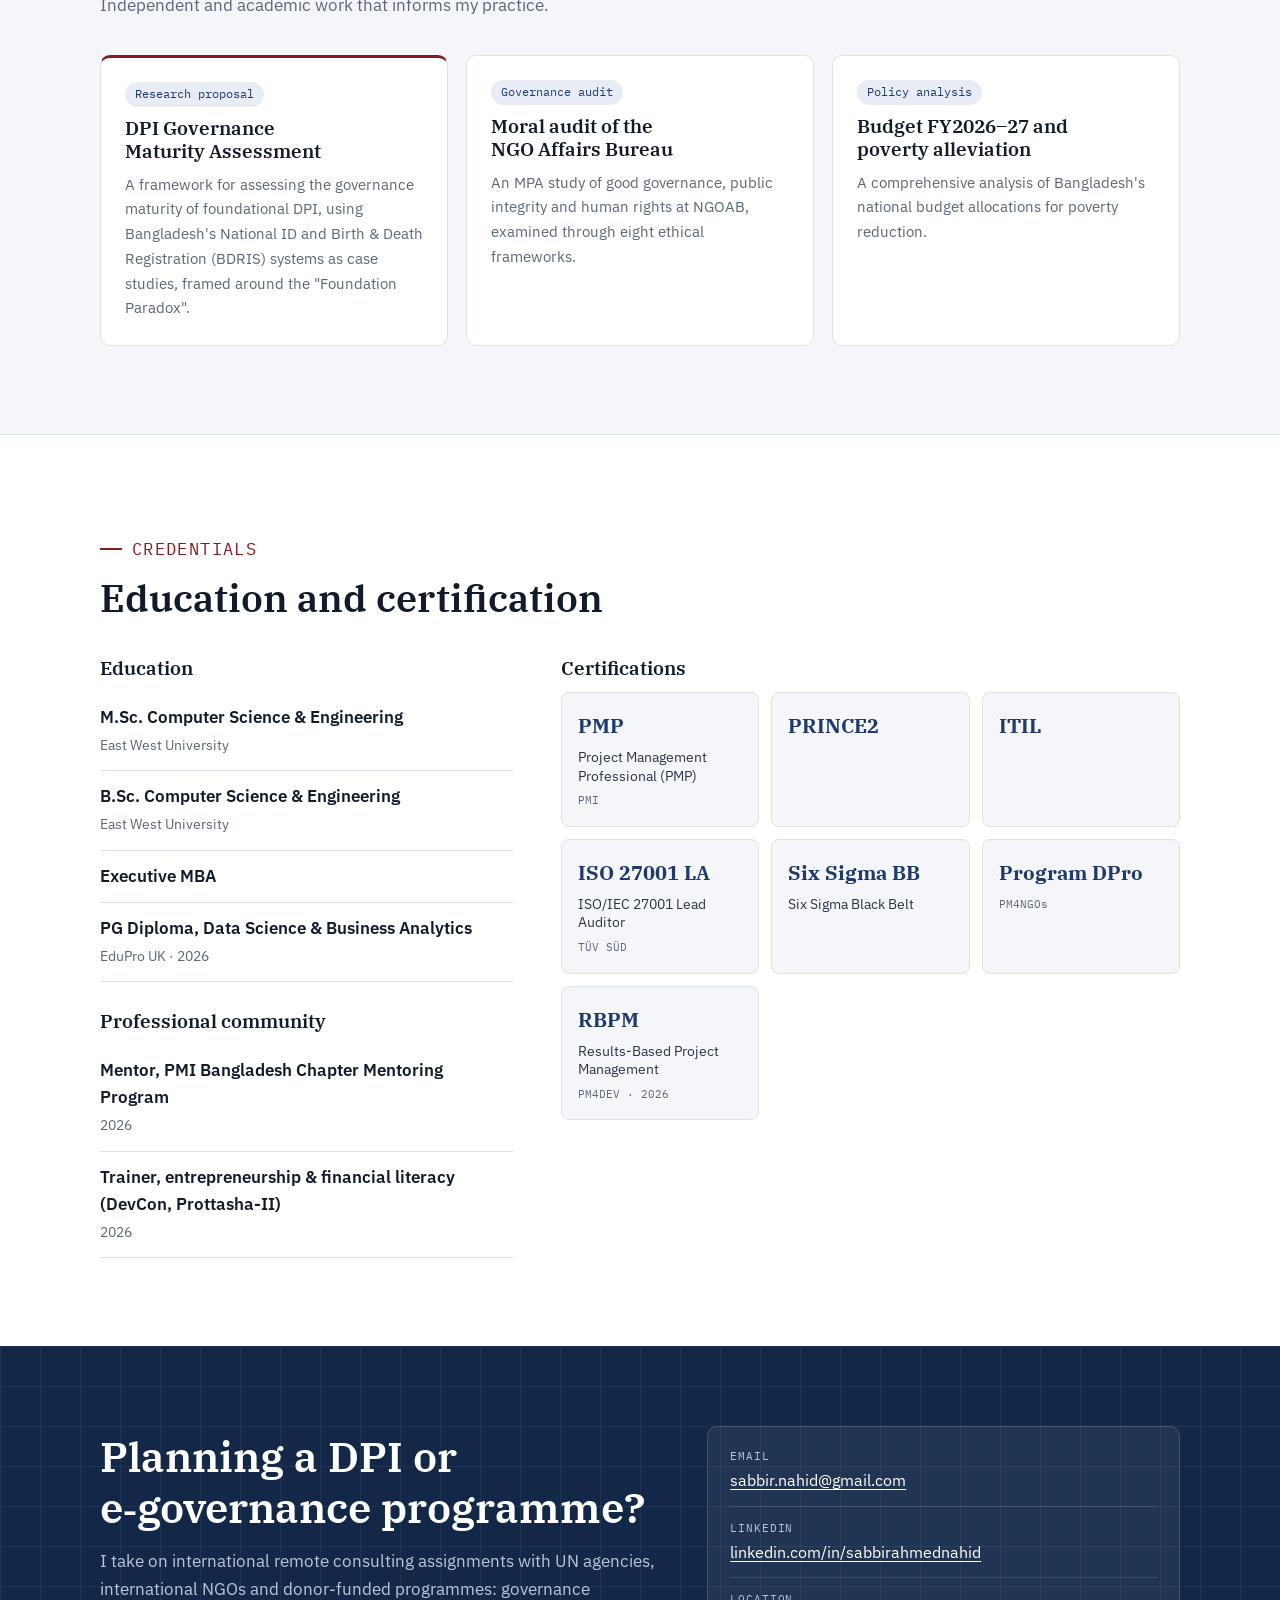
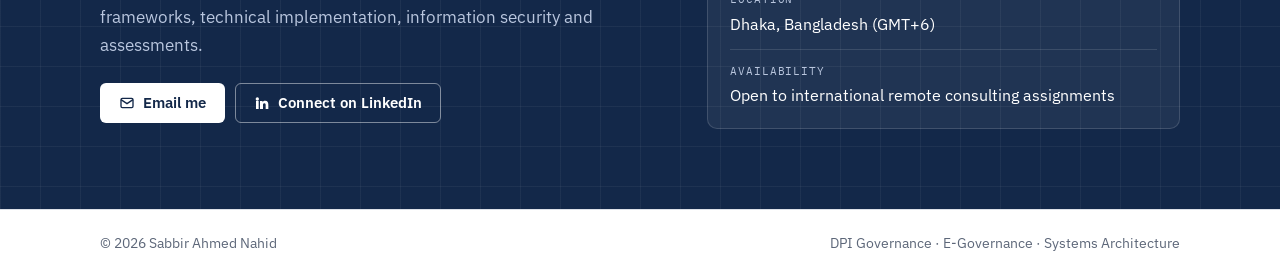
==== commit 9723a10b: "Redesign: profile header, at-a-glance panel, timeline, case study, approach, credential badges Co-Au" ====
--- a/index.html
+++ b/index.html
@@ -3,105 +3,106 @@
 <head>
 <meta charset="utf-8">
 <meta name="viewport" content="width=device-width, initial-scale=1">
-<title>Sabbir Ahmed Nahid — DPI Governance &amp; E-Governance Specialist</title>
-<meta name="description" content="Sabbir Ahmed Nahid: DPI governance and e-governance specialist in Dhaka with 18+ years delivering digital public infrastructure programmes for UNDP, USAID and the British Council.">
-<meta property="og:title" content="Sabbir Ahmed Nahid — DPI Governance &amp; E-Governance Specialist">
+<title>Sabbir Ahmed Nahid — DPI &amp; E-Governance Specialist</title>
+<meta name="description" content="Sabbir Ahmed Nahid: digital public infrastructure and e-governance specialist in Dhaka with 18+ years delivering programmes for UNDP, USAID and the British Council.">
+<meta property="og:title" content="Sabbir Ahmed Nahid — DPI &amp; E-Governance Specialist">
 <meta property="og:description" content="18+ years delivering e-governance and digital public infrastructure programmes for UNDP, USAID and the British Council.">
-<meta property="og:type" content="website">
-<link rel="icon" href="data:image/svg+xml,%3Csvg xmlns='http://www.w3.org/2000/svg' viewBox='0 0 32 32'%3E%3Crect width='32' height='32' rx='4' fill='%231e3a6e'/%3E%3Ctext x='16' y='21' font-family='monospace' font-size='13' fill='white' text-anchor='middle'%3ESN%3C/text%3E%3C/svg%3E">
+<meta property="og:type" content="profile">
+<meta property="og:url" content="https://sabbirnahid.pages.dev/">
+<link rel="canonical" href="https://sabbirnahid.pages.dev/">
+<link rel="icon" href="data:image/svg+xml,%3Csvg xmlns='http://www.w3.org/2000/svg' viewBox='0 0 32 32'%3E%3Ccircle cx='16' cy='16' r='16' fill='%231e3a6e'/%3E%3Ctext x='16' y='20.5' font-family='monospace' font-size='12' fill='white' text-anchor='middle'%3ESN%3C/text%3E%3C/svg%3E">
 <link rel="preconnect" href="https://fonts.googleapis.com">
 <link rel="preconnect" href="https://fonts.gstatic.com" crossorigin>
-<link href="https://fonts.googleapis.com/css2?family=Newsreader:ital,opsz,wght@0,6..72,400;0,6..72,500;0,6..72,600;1,6..72,400&family=Public+Sans:wght@400;500;600;700&family=IBM+Plex+Mono:wght@400;500&display=swap" rel="stylesheet">
+<link href="https://fonts.googleapis.com/css2?family=IBM+Plex+Mono:wght@400;500&family=IBM+Plex+Sans:wght@400;500;600&family=IBM+Plex+Serif:ital,wght@0,500;0,600;1,400&display=swap" rel="stylesheet">
 <link rel="stylesheet" href="/assets/css/style.css">
+<script type="application/ld+json">
+{"@context":"https://schema.org","@type":"Person","name":"Sabbir Ahmed Nahid","jobTitle":"Digital Public Infrastructure & E-Governance Specialist","address":{"@type":"PostalAddress","addressLocality":"Dhaka","addressCountry":"BD"},"email":"mailto:sabbir.nahid@gmail.com","url":"https://sabbirnahid.pages.dev/","sameAs":["https://www.linkedin.com/in/sabbirahmednahid/"],"alumniOf":"East West University"}
+</script>
 </head>
 <body data-page="home">
 
 <header class="top" id="site-header"></header>
 
 <main id="top">
-  <section class="hero" id="hero"></section>
-  <div class="facts" id="facts"></div>
+  <section class="profile" id="profile" aria-label="Profile"></section>
+  <div class="stats"><div class="wrap"><ul id="stats"></ul></div></div>
 
-  <section class="block" id="expertise">
+  <section class="block" id="about">
     <div class="wrap">
-      <div class="head">
-        <div class="num">01 / Expertise</div>
-        <div>
-          <h2>Where I work</h2>
-          <p>Governance of digital public infrastructure is my core discipline. I apply it to the sector systems where a state meets its citizens, businesses and civil society.</p>
-        </div>
-      </div>
-      <div class="sectors" id="sectors"></div>
-      <div class="deep">
-        <div class="l"><span class="label">Across every sector</span><h3>What I bring to a programme</h3></div>
-        <ul id="competencies"></ul>
+      <div class="sh"><p class="mono">About</p><h2>Governance first, technology in service of it</h2></div>
+      <div class="about">
+        <div class="prose" id="about-text"></div>
+        <figure class="tee" id="tee" style="margin:0"></figure>
       </div>
     </div>
   </section>
 
-  <section class="block" id="work">
+  <section class="block alt" id="expertise">
     <div class="wrap">
-      <div class="head">
-        <div class="num">02 / Current work</div>
-        <div id="work-head"></div>
-      </div>
-      <div class="engage">
-        <div class="label" style="padding-top:6px" id="work-side"></div>
-        <article class="role" id="work-role"></article>
-      </div>
-      <div class="engage" style="margin-top:40px">
-        <div class="label" style="padding-top:6px">Track record</div>
+      <div class="sh"><p class="mono">Expertise</p><h2>What I bring to a programme</h2><p>Three groups of skills, used together across the full life of a public digital system.</p></div>
+      <div class="skills" id="skills"></div>
+      <h3 class="subhead">Sector experience</h3>
+      <div class="sectors" id="sectors"></div>
+    </div>
+  </section>
+
+  <section class="block" id="experience">
+    <div class="wrap">
+      <div class="sh"><p class="mono">Experience</p><h2>Professional experience</h2></div>
+      <div class="timeline" id="timeline"></div>
+      <div class="partners" id="partners"></div>
+    </div>
+  </section>
+
+  <section class="block alt" id="case">
+    <div class="wrap">
+      <div class="sh"><p class="mono">Featured work</p><h2>Digitalising NGO regulation in Bangladesh</h2><p>A national platform for the agency that regulates every NGO and foreign-funded project in the country.</p></div>
+      <article class="case" id="case-study"></article>
+    </div>
+  </section>
+
+  <section class="block" id="approach">
+    <div class="wrap">
+      <div class="sh"><p class="mono">Approach</p><h2>How I work</h2><p>Every assignment moves through the same four stages, so systems are owned and sustained after the project ends.</p></div>
+      <div class="steps" id="steps"></div>
+    </div>
+  </section>
+
+  <section class="block alt" id="practice">
+    <div class="wrap">
+      <div class="sh"><p class="mono">Practice</p><h2 id="firm-name">Synapse Consulting</h2></div>
+      <div class="firm" id="firm"></div>
+    </div>
+  </section>
+
+  <section class="block" id="research">
+    <div class="wrap">
+      <div class="sh"><p class="mono">Research</p><h2>Research and analysis</h2><p>Independent and academic work that informs my practice.</p></div>
+      <div class="research" id="papers"></div>
+    </div>
+  </section>
+
+  <section class="block alt" id="credentials">
+    <div class="wrap">
+      <div class="sh"><p class="mono">Credentials</p><h2>Education and certification</h2></div>
+      <div class="creds">
         <div>
-          <p style="max-width:66ch">Over 18 years I have delivered e-governance and digital public infrastructure programmes funded by:</p>
-          <div class="partners" id="partners"></div>
+          <h3>Education</h3>
+          <ul class="edu" id="education"></ul>
+          <div class="community">
+            <h3>Professional community</h3>
+            <ul class="edu" id="community"></ul>
+          </div>
+        </div>
+        <div>
+          <h3>Certifications</h3>
+          <div class="badges" id="badges"></div>
         </div>
       </div>
     </div>
   </section>
 
-  <section class="block" id="synapse">
-    <div class="wrap">
-      <div class="head">
-        <div class="num">03 / Practice</div>
-        <div><h2 id="firm-name"></h2></div>
-      </div>
-      <div class="firm" id="firm"></div>
-    </div>
-  </section>
-
-  <section class="block" id="research-section">
-    <div class="wrap">
-      <div class="head">
-        <div class="num">04 / Research</div>
-        <div>
-          <h2>Thinking on DPI governance</h2>
-          <p>Independent and academic work that informs my practice.</p>
-        </div>
-      </div>
-      <div class="research" id="research"></div>
-    </div>
-  </section>
-
-  <section class="block" id="credentials">
-    <div class="wrap">
-      <div class="head">
-        <div class="num">05 / Credentials</div>
-        <div><h2>Education and certification</h2></div>
-      </div>
-      <div class="creds">
-        <div class="col"><h3>Education</h3><ul id="education"></ul></div>
-        <div class="col"><h3>Certifications</h3><ul id="certifications"></ul></div>
-        <div class="col"><h3>Community</h3><ul id="community"></ul></div>
-      </div>
-    </div>
-  </section>
-
-  <section class="contact" id="contact">
-    <div class="wrap">
-      <div id="contact-copy"></div>
-      <dl id="contact-list"></dl>
-    </div>
-  </section>
+  <section class="contact" id="contact" aria-label="Contact"></section>
 </main>
 
 <footer id="site-footer"></footer>
--- a/assets/css/style.css
+++ b/assets/css/style.css
@@ -1,221 +1,284 @@
-/* Layout idea: a "T" — DPI governance as the deep vertical, sector applications as the horizontal bar — anchors the hero and the expertise section; everything else sits on a quiet ledger grid. */
+/* Layout idea: a consultant's profile. A navy "blueprint" band introduces the person with an at-a-glance panel,
+   then white, ruled sections read like a well-set capability statement. */
 :root{
-  --ink:#16213a;
-  --paper:#f6f7fa;
+  --ink:#121a2b;
+  --text:#2c3547;
+  --muted:#5d6779;
+  --paper:#f5f6f9;
   --surface:#ffffff;
-  --muted:#5a6478;
-  --rule:#d9dde6;
-  --royal:#1e3a6e;
-  --crimson:#8b1a1a;
-  --royal-soft:#e6ebf4;
-  --display:"Newsreader", Cambria, Georgia, serif;
-  --body:"Public Sans", "Segoe UI", system-ui, sans-serif;
+  --rule:#dde1e8;
+  --navy:#1e3a6e;
+  --navy-deep:#132849;
+  --navy-soft:#e8edf5;
+  --red:#8b1a1a;
+  --ok:#2f7d4f;
+  --on-navy:#ffffff;
+  --on-navy-muted:#b9c6de;
+  --display:"IBM Plex Serif", Cambria, Georgia, serif;
+  --body:"IBM Plex Sans", "Segoe UI", system-ui, sans-serif;
   --mono:"IBM Plex Mono", ui-monospace, Menlo, monospace;
+  --radius:6px;
+  --shadow:0 1px 2px rgba(18,26,43,.06), 0 8px 24px rgba(18,26,43,.06);
   color-scheme: light;
 }
 @media (prefers-color-scheme: dark){
   :root:not([data-theme="light"]){
-    --ink:#e7ebf3; --paper:#0e1422; --surface:#151d2f; --muted:#9aa5bb; --rule:#2a344a;
-    --royal:#8fb0ec; --crimson:#e07a72; --royal-soft:#1b2740; color-scheme: dark;
+    --ink:#eef1f7; --text:#cdd4e1; --muted:#98a3b8; --paper:#0d1320; --surface:#151d2e; --rule:#283247;
+    --navy:#8fb0ec; --navy-deep:#0f1d38; --navy-soft:#1a2640; --red:#e58a82; --ok:#6cc495;
+    --on-navy:#ffffff; --on-navy-muted:#a9b8d4; --shadow:none; color-scheme: dark;
   }
 }
 :root[data-theme="dark"]{
-  --ink:#e7ebf3; --paper:#0e1422; --surface:#151d2f; --muted:#9aa5bb; --rule:#2a344a;
-  --royal:#8fb0ec; --crimson:#e07a72; --royal-soft:#1b2740; color-scheme: dark;
+  --ink:#eef1f7; --text:#cdd4e1; --muted:#98a3b8; --paper:#0d1320; --surface:#151d2e; --rule:#283247;
+  --navy:#8fb0ec; --navy-deep:#0f1d38; --navy-soft:#1a2640; --red:#e58a82; --ok:#6cc495;
+  --on-navy:#ffffff; --on-navy-muted:#a9b8d4; --shadow:none; color-scheme: dark;
 }
 
 *{box-sizing:border-box}
-html{scroll-behavior:smooth}
-@media (prefers-reduced-motion: reduce){html{scroll-behavior:auto}*{transition:none!important}}
-body{margin:0;background:var(--paper);color:var(--ink);font-family:var(--body);font-size:17px;line-height:1.6}
-a{color:var(--royal);text-underline-offset:3px}
-a:focus-visible,button:focus-visible{outline:2px solid var(--crimson);outline-offset:3px;border-radius:2px}
-h1,h2,h3{font-family:var(--display);font-weight:500;line-height:1.15;text-wrap:balance;margin:0}
+html{scroll-behavior:smooth;scroll-padding-top:72px}
+@media (prefers-reduced-motion: reduce){html{scroll-behavior:auto}*{transition:none!important;animation:none!important}}
+body{margin:0;background:var(--paper);color:var(--text);font-family:var(--body);font-size:16.5px;line-height:1.65}
+img{max-width:100%}
+a{color:var(--navy);text-underline-offset:3px}
+a:focus-visible,button:focus-visible,summary:focus-visible{outline:2px solid var(--red);outline-offset:3px;border-radius:3px}
+h1,h2,h3,h4{font-family:var(--display);color:var(--ink);line-height:1.2;text-wrap:balance;margin:0;font-weight:600}
 p{margin:0}
-.wrap{max-width:1120px;margin:0 auto;padding:0 clamp(16px,4vw,40px)}
-.label{font-family:var(--mono);font-size:12px;letter-spacing:.08em;text-transform:uppercase;color:var(--muted)}
-
-/* Nav */
-header.top{position:sticky;top:0;z-index:5;background:color-mix(in srgb,var(--paper) 88%,transparent);backdrop-filter:blur(8px);border-bottom:1px solid var(--rule)}
-header.top .wrap{display:flex;align-items:center;justify-content:space-between;gap:24px;height:64px}
-.mark{display:flex;align-items:center;gap:10px;text-decoration:none;color:var(--ink);font-family:var(--display);font-size:20px}
-.mark b{display:inline-grid;place-items:center;width:30px;height:30px;background:var(--royal);color:var(--paper);font-family:var(--mono);font-size:13px;font-weight:500;border-radius:3px}
-nav ul{display:flex;gap:26px;list-style:none;margin:0;padding:0}
-nav a{color:var(--muted);text-decoration:none;font-size:14px;font-weight:500}
-nav a:hover{color:var(--ink)}
-@media (max-width:720px){nav ul{gap:16px}nav li.opt{display:none}}
-
-/* Hero */
-.hero{padding:clamp(48px,8vw,96px) 0 clamp(40px,6vw,72px);border-bottom:1px solid var(--rule)}
-.hero .wrap{display:grid;grid-template-columns:1.25fr 1fr;gap:clamp(32px,5vw,72px);align-items:center}
-@media (max-width:880px){.hero .wrap{grid-template-columns:1fr}}
-.hero h1{font-size:clamp(38px,5.4vw,64px);letter-spacing:-.015em;margin:18px 0 22px}
-.hero h1 em{font-style:italic;color:var(--crimson)}
-.hero .lede{font-size:19px;color:var(--muted);max-width:56ch}
-.hero .who{margin-top:28px;display:flex;flex-wrap:wrap;gap:12px 28px;font-size:15px}
-.hero .who strong{display:block;font-weight:600}
-.hero .who span{color:var(--muted)}
-.cta{margin-top:32px;display:flex;flex-wrap:wrap;gap:12px}
-.btn{display:inline-flex;align-items:center;gap:8px;padding:12px 20px;border-radius:3px;font-weight:600;font-size:15px;text-decoration:none;border:1px solid var(--royal);transition:background .15s,color .15s}
-.btn.primary{background:var(--royal);color:var(--paper)}
-.btn.primary:hover{background:var(--crimson);border-color:var(--crimson)}
-.btn.ghost{color:var(--royal)}
-.btn.ghost:hover{background:var(--royal-soft)}
-
-/* T diagram */
-.tee{position:relative;font-family:var(--body)}
-.tee .bar{display:grid;grid-template-columns:repeat(4,1fr);gap:6px}
-.tee .cell{background:var(--surface);border:1px solid var(--rule);border-top:3px solid var(--crimson);padding:12px 10px;font-size:13px;font-weight:600;line-height:1.3;min-height:76px;display:flex;flex-direction:column;justify-content:space-between;transition:transform .2s}
-.tee .cell:hover{transform:translateY(-3px)}
-.tee .cell small{font-family:var(--mono);font-weight:400;font-size:10.5px;color:var(--muted);letter-spacing:.04em}
-.tee .stem{margin:6px auto 0;width:42%;min-width:150px;background:var(--royal);color:var(--paper);padding:22px 18px 26px;text-align:center}
-.tee .stem .label{color:color-mix(in srgb,var(--paper) 70%,transparent)}
-.tee .stem h3{font-size:26px;margin:8px 0 14px;color:var(--paper)}
-.tee .stem ol{list-style:none;margin:0;padding:0;display:grid;gap:8px;font-size:13px}
-.tee .stem li{border-top:1px solid color-mix(in srgb,var(--paper) 25%,transparent);padding-top:8px}
-.tee figcaption{margin-top:14px;text-align:center;font-size:13px;color:var(--muted)}
-@media (max-width:480px){.tee .bar{grid-template-columns:repeat(2,1fr)}.tee .stem{width:70%}}
-
-/* Facts strip */
-.facts{border-bottom:1px solid var(--rule);background:var(--surface)}
-.facts .wrap{display:grid;grid-template-columns:repeat(4,1fr)}
-.fact{padding:26px 20px 24px;border-left:1px solid var(--rule)}
-.fact:first-child{border-left:0;padding-left:0}
-.fact .n{font-family:var(--display);font-size:40px;line-height:1;color:var(--royal);font-variant-numeric:tabular-nums}
-.fact p{margin-top:8px;font-size:14px;color:var(--muted)}
-@media (max-width:760px){.facts .wrap{grid-template-columns:repeat(2,1fr)}.fact:nth-child(3){border-left:0;padding-left:0}.fact{border-top:1px solid var(--rule)}.fact:nth-child(-n+2){border-top:0}}
-
-/* Sections */
-section.block{padding:clamp(56px,8vw,96px) 0;border-bottom:1px solid var(--rule)}
-.head{display:grid;grid-template-columns:220px 1fr;gap:32px;margin-bottom:40px}
-.head h2{font-size:clamp(30px,3.6vw,42px)}
-.head p{color:var(--muted);margin-top:12px;max-width:62ch}
-@media (max-width:760px){.head{grid-template-columns:1fr;gap:8px}}
-.num{font-family:var(--mono);font-size:12px;color:var(--crimson);letter-spacing:.08em;padding-top:12px}
+ul{margin:0;padding:0;list-style:none}
+.wrap{max-width:1160px;margin:0 auto;padding:0 clamp(16px,4vw,40px)}
+.mono{font-family:var(--mono);font-size:12px;letter-spacing:.08em;text-transform:uppercase}
+
+/* ---------- Header ---------- */
+header.top{position:sticky;top:0;z-index:20;background:color-mix(in srgb,var(--surface) 92%,transparent);backdrop-filter:blur(10px);border-bottom:1px solid var(--rule)}
+header.top .wrap{display:flex;align-items:center;justify-content:space-between;gap:20px;height:64px}
+.mark{display:flex;align-items:center;gap:12px;text-decoration:none;color:var(--ink)}
+.mark b{display:inline-grid;place-items:center;width:34px;height:34px;border-radius:50%;background:var(--navy);color:var(--surface);font-family:var(--mono);font-size:12.5px;font-weight:500}
+.mark span{display:grid;line-height:1.2}
+.mark strong{font-family:var(--display);font-size:17px;font-weight:600}
+.mark small{font-size:12px;color:var(--muted)}
+nav ul{display:flex;align-items:center;gap:22px}
+nav a{color:var(--muted);text-decoration:none;font-size:14.5px;font-weight:500}
+nav a:hover,nav a[aria-current="page"]{color:var(--ink)}
+nav .nav-cv{background:var(--navy);color:var(--surface);padding:8px 14px;border-radius:var(--radius)}
+nav .nav-cv:hover,nav .nav-cv[aria-current="page"]{background:var(--red);color:#fff}
+@media (max-width:980px){nav li.opt{display:none}}
+@media (max-width:520px){.mark small{display:none}nav ul{gap:14px}}
+
+/* ---------- Buttons & chips ---------- */
+.btn{display:inline-flex;align-items:center;gap:8px;padding:11px 18px;border-radius:var(--radius);font:600 14.5px/1 var(--body);text-decoration:none;border:1px solid transparent;cursor:pointer;transition:background .15s,color .15s,border-color .15s}
+.btn svg{width:16px;height:16px;flex:none}
+.btn.solid{background:var(--on-navy);color:var(--navy-deep)}
+.btn.solid:hover{background:var(--red);color:#fff}
+.btn.line{border-color:color-mix(in srgb,var(--on-navy) 45%,transparent);color:var(--on-navy)}
+.btn.line:hover{background:color-mix(in srgb,var(--on-navy) 12%,transparent)}
+.btn.navy{background:var(--navy);color:var(--surface)}
+.btn.navy:hover{background:var(--red);color:#fff}
+.btn.ghost{border-color:var(--rule);color:var(--ink);background:var(--surface)}
+.btn.ghost:hover{border-color:var(--navy)}
+.chip{display:inline-block;font-family:var(--mono);font-size:11.5px;padding:3px 10px;border-radius:20px;background:var(--navy-soft);color:var(--navy);white-space:nowrap}
+
+/* ---------- Profile band ---------- */
+.profile{background-color:var(--navy-deep);color:var(--on-navy);
+  background-image:linear-gradient(color-mix(in srgb,#fff 5%,transparent) 1px,transparent 1px),linear-gradient(90deg,color-mix(in srgb,#fff 5%,transparent) 1px,transparent 1px);
+  background-size:40px 40px;padding:clamp(44px,6vw,72px) 0 clamp(96px,10vw,120px)}
+.profile .wrap{display:grid;grid-template-columns:1.35fr 1fr;gap:clamp(28px,5vw,64px);align-items:start}
+@media (max-width:900px){.profile .wrap{grid-template-columns:1fr}}
+.id{display:flex;align-items:center;gap:18px;margin-bottom:26px}
+.avatar{width:84px;height:84px;border-radius:50%;flex:none;display:grid;place-items:center;background:var(--on-navy);color:var(--navy-deep);font:500 26px var(--mono);border:3px solid color-mix(in srgb,#fff 25%,transparent);overflow:hidden}
+.avatar img{width:100%;height:100%;object-fit:cover}
+.id .mono{color:var(--on-navy-muted)}
+.profile h1{color:var(--on-navy);font-size:clamp(36px,5vw,56px);letter-spacing:-.01em;font-weight:600}
+.profile .title{font-family:var(--display);font-size:clamp(19px,2vw,23px);color:#f2c9c4;margin:10px 0 18px;font-style:italic;font-weight:400}
+.profile .summary{font-size:18px;color:var(--on-navy-muted);max-width:60ch}
+.profile .actions{display:flex;flex-wrap:wrap;gap:10px;margin-top:28px}
+.glance{background:var(--surface);color:var(--text);border-radius:10px;padding:24px 26px;box-shadow:0 20px 50px rgba(0,0,0,.25)}
+.glance h2{font-size:13px;font-family:var(--mono);font-weight:500;letter-spacing:.08em;text-transform:uppercase;color:var(--muted);margin-bottom:6px}
+.glance dl{margin:0}
+.glance dl div{display:grid;grid-template-columns:118px 1fr;gap:12px;padding:11px 0;border-bottom:1px solid var(--rule);font-size:14.5px}
+.glance dt{color:var(--muted)}
+.glance dd{margin:0;color:var(--ink);font-weight:500}
+.avail{display:flex;gap:10px;align-items:center;margin-top:16px;font-size:14px;font-weight:600;color:var(--ok)}
+.avail i{width:9px;height:9px;border-radius:50%;background:var(--ok);box-shadow:0 0 0 4px color-mix(in srgb,var(--ok) 20%,transparent);flex:none}
+
+/* ---------- Stats ---------- */
+.stats{margin-top:-64px;position:relative;z-index:2}
+.stats ul{display:grid;grid-template-columns:repeat(4,1fr);background:var(--surface);border:1px solid var(--rule);border-radius:10px;box-shadow:var(--shadow)}
+.stats li{padding:24px 24px 22px;border-left:1px solid var(--rule)}
+.stats li:first-child{border-left:0}
+.stats b{display:block;font-family:var(--display);font-size:38px;line-height:1;color:var(--navy);font-variant-numeric:tabular-nums;font-weight:600}
+.stats span{display:block;margin-top:8px;font-size:14px;color:var(--muted);line-height:1.45}
+@media (max-width:800px){.stats ul{grid-template-columns:1fr 1fr}.stats li:nth-child(3){border-left:0}.stats li:nth-child(n+3){border-top:1px solid var(--rule)}}
+
+/* ---------- Sections ---------- */
+section.block{padding:clamp(56px,7vw,88px) 0}
+section.block + section.block{border-top:1px solid var(--rule)}
+section.alt{background:var(--surface)}
+.sh{margin-bottom:36px;max-width:760px}
+.sh .mono{display:flex;align-items:center;gap:10px;color:var(--red)}
+.sh .mono::before{content:"";width:22px;height:2px;background:var(--red)}
+.sh h2{font-size:clamp(28px,3.4vw,38px);margin-top:12px}
+.sh p{margin-top:12px;color:var(--muted);font-size:17px}
+
+/* About */
+.about{display:grid;grid-template-columns:1.25fr 1fr;gap:clamp(28px,5vw,64px);align-items:start}
+@media (max-width:900px){.about{grid-template-columns:1fr}}
+.about .prose{display:grid;gap:16px;font-size:17px;max-width:64ch}
+.about .prose p:first-child{font-size:19px;color:var(--ink)}
+.tee{background:var(--surface);border:1px solid var(--rule);border-radius:10px;padding:22px;box-shadow:var(--shadow)}
+.tee .cap{font-size:13.5px;color:var(--muted);margin-bottom:14px}
+.tee .bar{display:grid;grid-template-columns:repeat(4,1fr);gap:5px}
+.tee .cell{background:var(--navy-soft);border-top:3px solid var(--red);padding:10px 8px;font-size:12.5px;font-weight:600;color:var(--ink);line-height:1.3;min-height:64px}
+.tee .stem{margin:5px auto 0;width:46%;min-width:160px;background:var(--navy);color:var(--surface);padding:18px 16px;text-align:center;border-radius:0 0 6px 6px}
+.tee .stem strong{display:block;font-family:var(--display);font-size:21px;margin-bottom:10px}
+.tee .stem li{font-size:12.5px;padding:6px 0;border-top:1px solid color-mix(in srgb,var(--surface) 25%,transparent)}
+@media (max-width:440px){.tee .bar{grid-template-columns:1fr 1fr}}
 
 /* Expertise */
-.sectors{display:grid;grid-template-columns:repeat(4,1fr);gap:1px;background:var(--rule);border:1px solid var(--rule)}
-.sector{background:var(--surface);padding:24px 22px}
-.sector h3{font-size:22px;margin-bottom:10px}
-.sector p{font-size:15px;color:var(--muted)}
-.sector .label{display:block;margin-bottom:14px;color:var(--crimson)}
-@media (max-width:900px){.sectors{grid-template-columns:repeat(2,1fr)}}
+.skills{display:grid;grid-template-columns:repeat(3,1fr);gap:20px}
+@media (max-width:900px){.skills{grid-template-columns:1fr}}
+.card{background:var(--surface);border:1px solid var(--rule);border-radius:10px;padding:24px}
+section.alt .card{background:var(--paper)}
+.skill h3{font-size:19px;display:flex;align-items:center;gap:10px;margin-bottom:14px}
+.skill h3 span{display:inline-grid;place-items:center;width:30px;height:30px;border-radius:6px;background:var(--navy);color:var(--surface);font:500 12px var(--mono)}
+.skill li{position:relative;padding:8px 0 8px 26px;border-top:1px solid var(--rule);font-size:15px}
+.skill li::before{content:"";position:absolute;left:4px;top:15px;width:10px;height:6px;border-left:2px solid var(--ok);border-bottom:2px solid var(--ok);transform:rotate(-45deg)}
+.subhead{font-size:20px;margin:44px 0 16px}
+.sectors{display:grid;grid-template-columns:repeat(4,1fr);gap:16px}
+@media (max-width:980px){.sectors{grid-template-columns:1fr 1fr}}
 @media (max-width:520px){.sectors{grid-template-columns:1fr}}
-.deep{margin-top:20px;display:grid;grid-template-columns:1fr 2fr;gap:0;border:1px solid var(--royal);background:var(--royal-soft)}
-.deep .l{background:var(--royal);color:var(--paper);padding:28px 26px}
-.deep .l .label{color:color-mix(in srgb,var(--paper) 70%,transparent)}
-.deep .l h3{font-size:28px;margin-top:10px;color:var(--paper)}
-.deep ul{margin:0;padding:26px 28px;list-style:none;display:grid;grid-template-columns:1fr 1fr;gap:12px 28px;font-size:15px}
-.deep li{padding-left:16px;position:relative}
-.deep li::before{content:"";position:absolute;left:0;top:.62em;width:7px;height:2px;background:var(--crimson)}
-@media (max-width:760px){.deep{grid-template-columns:1fr}.deep ul{grid-template-columns:1fr}}
-
-/* Engagement */
-.engage{display:grid;grid-template-columns:220px 1fr;gap:32px}
-@media (max-width:760px){.engage{grid-template-columns:1fr;gap:12px}}
-.role{background:var(--surface);border:1px solid var(--rule);padding:clamp(22px,3vw,36px)}
-.role .meta{display:flex;flex-wrap:wrap;gap:8px 18px;align-items:baseline;justify-content:space-between;border-bottom:1px solid var(--rule);padding-bottom:18px;margin-bottom:22px}
-.role h3{font-size:26px}
-.role .org{color:var(--muted);font-size:15px;margin-top:4px}
-.chip{display:inline-block;font-family:var(--mono);font-size:11.5px;padding:4px 10px;border:1px solid var(--royal);color:var(--royal);border-radius:20px;white-space:nowrap}
-.role > p{max-width:70ch;margin-bottom:22px}
-.ledger{display:grid;grid-template-columns:1fr 1fr;gap:0 36px}
-.ledger div{padding:14px 0;border-top:1px solid var(--rule);font-size:15px}
-.ledger b{display:block;font-weight:600;margin-bottom:3px}
-.ledger span{color:var(--muted)}
-@media (max-width:700px){.ledger{grid-template-columns:1fr}}
-.partners{margin-top:28px;display:flex;flex-wrap:wrap;gap:10px 36px;align-items:baseline}
-.partners .p{font-family:var(--display);font-size:24px;color:var(--ink)}
-
-/* Synapse */
-.firm{display:grid;grid-template-columns:1.1fr 1fr;gap:clamp(28px,5vw,64px);align-items:start}
-@media (max-width:820px){.firm{grid-template-columns:1fr}}
-.tag{font-family:var(--display);font-style:italic;font-size:clamp(28px,3.4vw,40px);color:var(--crimson);line-height:1.2;margin:14px 0 18px}
-.services{list-style:none;margin:0;padding:0;counter-reset:s}
-.services li{counter-increment:s;display:grid;grid-template-columns:44px 1fr;padding:16px 0;border-top:1px solid var(--rule)}
-.services li::before{content:counter(s,decimal-leading-zero);font-family:var(--mono);font-size:12px;color:var(--crimson);padding-top:4px}
-.services b{display:block}
-.services span{color:var(--muted);font-size:15px}
+.sector{border-top:3px solid var(--navy)}
+.sector .chip{margin-bottom:12px}
+.sector h4{font-size:18px;margin-bottom:8px}
+.sector p{font-size:14.5px;color:var(--muted)}
+
+/* Experience timeline */
+.timeline{position:relative;display:grid;gap:22px;max-width:900px}
+.timeline::before{content:"";position:absolute;left:11px;top:8px;bottom:8px;width:2px;background:var(--rule)}
+.job{position:relative;padding-left:44px}
+.job::before{content:"";position:absolute;left:4px;top:26px;width:16px;height:16px;border-radius:50%;background:var(--surface);border:3px solid var(--navy)}
+.job.now::before{background:var(--navy)}
+.job .card{padding:22px 24px}
+.job header{display:flex;flex-wrap:wrap;justify-content:space-between;gap:6px 16px;align-items:baseline}
+.job h3{font-size:20px}
+.job .org{color:var(--muted);font-size:14.5px;margin-top:4px}
+.job ul{margin-top:14px;display:grid;gap:7px}
+.job li{position:relative;padding-left:18px;font-size:15px}
+.job li::before{content:"";position:absolute;left:2px;top:.7em;width:7px;height:2px;background:var(--red)}
+.partners{display:flex;flex-wrap:wrap;gap:12px;margin-top:28px;align-items:center}
+.partners .mono{color:var(--muted);margin-right:6px}
+.partners span.p{font-family:var(--display);font-size:20px;font-weight:600;color:var(--ink);padding:8px 18px;border:1px solid var(--rule);border-radius:var(--radius);background:var(--surface)}
+
+/* Case study */
+.case{background:var(--surface);border:1px solid var(--rule);border-radius:12px;overflow:hidden;box-shadow:var(--shadow)}
+.case-head{background:var(--navy);color:var(--surface);padding:clamp(22px,3vw,32px);display:flex;flex-wrap:wrap;justify-content:space-between;gap:16px;align-items:end}
+.case-head h3{color:var(--surface);font-size:clamp(24px,3vw,32px)}
+.case-head .mono{color:color-mix(in srgb,var(--surface) 70%,transparent)}
+.case-head dl{margin:0;display:grid;gap:4px;font-size:14px;text-align:right}
+.case-head dt{display:inline;color:color-mix(in srgb,var(--surface) 70%,transparent)}
+.case-head dd{display:inline;margin:0 0 0 6px;font-weight:600}
+@media (max-width:700px){.case-head dl{text-align:left}}
+.case-body{padding:clamp(22px,3vw,32px)}
+.case-cols{display:grid;grid-template-columns:repeat(3,1fr);gap:28px}
+@media (max-width:860px){.case-cols{grid-template-columns:1fr}}
+.case-cols h4{font-family:var(--mono);font-size:12px;letter-spacing:.08em;text-transform:uppercase;color:var(--red);font-weight:500;margin-bottom:8px}
+.case-cols p,.case-cols li{font-size:15px}
+.case-cols li{padding:6px 0;border-bottom:1px solid var(--rule)}
+.contrib{margin-top:28px;display:grid;grid-template-columns:repeat(3,1fr);gap:1px;background:var(--rule);border:1px solid var(--rule);border-radius:8px;overflow:hidden}
+@media (max-width:860px){.contrib{grid-template-columns:1fr 1fr}}
+@media (max-width:520px){.contrib{grid-template-columns:1fr}}
+.contrib div{background:var(--surface);padding:18px}
+.contrib b{display:block;color:var(--ink);margin-bottom:4px}
+.contrib span{font-size:14.5px;color:var(--muted)}
+
+/* Approach */
+.steps{display:grid;grid-template-columns:repeat(4,1fr);gap:20px;counter-reset:step}
+@media (max-width:900px){.steps{grid-template-columns:1fr 1fr}}
+@media (max-width:520px){.steps{grid-template-columns:1fr}}
+.step{counter-increment:step;position:relative;padding-top:58px}
+.step::before{content:counter(step,decimal-leading-zero);position:absolute;top:0;left:0;width:42px;height:42px;border-radius:50%;display:grid;place-items:center;background:var(--navy);color:var(--surface);font:500 13px var(--mono)}
+.step::after{content:"";position:absolute;top:20px;left:52px;right:-10px;height:2px;background:var(--rule)}
+.step:last-child::after{display:none}
+@media (max-width:900px){.step::after{display:none}}
+.step h3{font-size:20px;margin-bottom:6px}
+.step p{font-size:15px;color:var(--muted)}
+
+/* Firm */
+.firm{display:grid;grid-template-columns:1fr 1.4fr;gap:clamp(24px,4vw,48px);align-items:start}
+@media (max-width:900px){.firm{grid-template-columns:1fr}}
+.firm .tag{font-family:var(--display);font-style:italic;font-size:clamp(26px,3vw,34px);color:var(--red);line-height:1.2;margin:10px 0 16px}
+.firm .mono{color:var(--muted)}
+.services{display:grid;grid-template-columns:1fr 1fr;gap:16px}
+@media (max-width:560px){.services{grid-template-columns:1fr}}
+.services .card h4{font-size:17px;margin-bottom:6px}
+.services .card p{font-size:14.5px;color:var(--muted)}
+
+/* Research */
+.research{display:grid;grid-template-columns:repeat(3,1fr);gap:18px}
+@media (max-width:900px){.research{grid-template-columns:1fr}}
+.paper{display:flex;flex-direction:column;gap:10px}
+.paper.feature{border-top:3px solid var(--red)}
+.paper h3{font-size:19px}
+.paper p{font-size:15px;color:var(--muted)}
 
 /* Credentials */
-.creds{display:grid;grid-template-columns:repeat(3,1fr);gap:28px}
+.creds{display:grid;grid-template-columns:1fr 1.5fr;gap:clamp(24px,4vw,48px)}
 @media (max-width:900px){.creds{grid-template-columns:1fr}}
-.col h3{font-size:22px;padding-bottom:12px;border-bottom:2px solid var(--ink);margin-bottom:6px}
-.col ul{list-style:none;margin:0;padding:0}
-.col li{padding:12px 0;border-bottom:1px solid var(--rule);font-size:15px;display:flex;justify-content:space-between;gap:16px}
-.col li span{color:var(--muted);font-family:var(--mono);font-size:12px;white-space:nowrap;padding-top:3px}
-.pipeline{display:flex;flex-wrap:wrap;align-items:center;gap:8px;margin-top:16px}
-.pipeline .chip.next{border-style:dashed;color:var(--muted);border-color:var(--muted)}
-.pipeline i{color:var(--muted);font-style:normal}
-
-/* Research */
-.research{display:grid;grid-template-columns:repeat(3,1fr);gap:20px}
-@media (max-width:900px){.research{grid-template-columns:1fr}}
-.paper{background:var(--surface);border:1px solid var(--rule);padding:26px;display:flex;flex-direction:column;gap:12px}
-.paper h3{font-size:22px}
-.paper p{font-size:15px;color:var(--muted)}
-.paper.feature{border-top:3px solid var(--crimson)}
+.creds h3{font-size:19px;margin-bottom:12px}
+.edu li{padding:12px 0;border-bottom:1px solid var(--rule)}
+.edu li b{display:block;color:var(--ink);font-weight:600}
+.edu li span{font-size:14px;color:var(--muted)}
+.badges{display:grid;grid-template-columns:repeat(auto-fill,minmax(160px,1fr));gap:12px}
+.badge{background:var(--surface);border:1px solid var(--rule);border-radius:8px;padding:16px;display:flex;flex-direction:column;gap:6px}
+section.alt .badge{background:var(--paper)}
+.badge b{font-family:var(--display);font-size:20px;color:var(--navy)}
+.badge span{font-size:13.5px;color:var(--text);line-height:1.4}
+.badge small{font-family:var(--mono);font-size:11px;color:var(--muted)}
+.community{margin-top:28px}
 
 /* Contact */
-.contact{background:var(--royal);color:var(--paper);padding:clamp(56px,8vw,88px) 0}
-.contact .wrap{display:grid;grid-template-columns:1.3fr 1fr;gap:40px;align-items:end}
-@media (max-width:820px){.contact .wrap{grid-template-columns:1fr}}
-.contact h2{font-size:clamp(32px,4.2vw,50px);color:var(--paper)}
-.contact p{color:color-mix(in srgb,var(--paper) 78%,transparent);margin-top:16px;max-width:52ch}
-.contact dl{margin:0;display:grid;gap:14px}
-.contact dt{font-family:var(--mono);font-size:11.5px;letter-spacing:.08em;text-transform:uppercase;color:color-mix(in srgb,var(--paper) 60%,transparent)}
-.contact dd{margin:2px 0 0;font-size:17px}
-.contact a{color:var(--paper)}
-/* CV view */
-.cv-link{border:1px solid var(--royal);color:var(--royal)!important;padding:5px 12px;border-radius:3px}
-.cv-link:hover{background:var(--royal-soft)}
-#cv{padding:clamp(40px,6vw,72px) 0 clamp(56px,8vw,96px)}
-.cv{max-width:860px;margin:0 auto;background:var(--surface);border:1px solid var(--rule);padding:clamp(24px,5vw,56px)}
-.cv-top{display:flex;flex-wrap:wrap;justify-content:space-between;gap:16px 32px;border-bottom:3px solid var(--royal);padding-bottom:22px}
-.cv-top h1{font-size:clamp(32px,4.4vw,44px)}
-.cv-top .sub{color:var(--crimson);font-family:var(--display);font-style:italic;font-size:19px;margin-top:6px}
+.contact{background:var(--navy-deep);color:var(--on-navy);padding:clamp(56px,7vw,80px) 0;
+  background-image:linear-gradient(color-mix(in srgb,#fff 5%,transparent) 1px,transparent 1px),linear-gradient(90deg,color-mix(in srgb,#fff 5%,transparent) 1px,transparent 1px);background-size:40px 40px}
+.contact .wrap{display:grid;grid-template-columns:1.2fr 1fr;gap:40px;align-items:center}
+@media (max-width:860px){.contact .wrap{grid-template-columns:1fr}}
+.contact h2{color:var(--on-navy);font-size:clamp(28px,3.6vw,42px)}
+.contact p{color:var(--on-navy-muted);margin-top:14px;max-width:56ch;font-size:17px}
+.contact .actions{display:flex;flex-wrap:wrap;gap:10px;margin-top:24px}
+.contact dl{margin:0;background:color-mix(in srgb,#fff 6%,transparent);border:1px solid color-mix(in srgb,#fff 14%,transparent);border-radius:10px;padding:8px 22px}
+.contact dl div{padding:12px 0;border-bottom:1px solid color-mix(in srgb,#fff 12%,transparent)}
+.contact dl div:last-child{border-bottom:0}
+.contact dt{font-family:var(--mono);font-size:11px;letter-spacing:.08em;text-transform:uppercase;color:var(--on-navy-muted)}
+.contact dd{margin:2px 0 0;font-size:16px}
+.contact dd a{color:var(--on-navy)}
+
+footer{padding:22px 0;font-size:13.5px;color:var(--muted);background:var(--surface);border-top:1px solid var(--rule)}
+footer .wrap{display:flex;justify-content:space-between;flex-wrap:wrap;gap:10px}
+
+/* ---------- CV page ---------- */
+#cv{padding:clamp(32px,5vw,56px) 0 clamp(56px,8vw,96px)}
+.cv-actions{max-width:880px;margin:0 auto 18px;display:flex;justify-content:space-between;align-items:center;gap:12px;flex-wrap:wrap}
+.cv-back{font-size:14.5px;font-weight:600;text-decoration:none}
+.cv{max-width:880px;margin:0 auto;background:var(--surface);border:1px solid var(--rule);border-radius:10px;padding:clamp(24px,5vw,56px);box-shadow:var(--shadow)}
+.cv-top{display:flex;flex-wrap:wrap;justify-content:space-between;gap:16px 32px;border-bottom:3px solid var(--navy);padding-bottom:22px}
+.cv-top h1{font-size:clamp(30px,4.2vw,42px)}
+.cv-top .sub{color:var(--red);font-family:var(--display);font-style:italic;font-size:18px;margin-top:6px}
 .cv-top address{font-style:normal;font-size:14px;line-height:1.8;color:var(--muted);text-align:right}
 @media (max-width:600px){.cv-top address{text-align:left}}
-.cv h2{font-family:var(--mono);font-size:12px;letter-spacing:.1em;text-transform:uppercase;color:var(--royal);font-weight:500;margin:34px 0 12px;padding-bottom:6px;border-bottom:1px solid var(--rule)}
-.cv p,.cv li{font-size:15.5px}
-.cv ul{margin:0;padding-left:18px;display:grid;gap:6px}
+.cv h2{font-family:var(--mono);font-size:12px;letter-spacing:.1em;text-transform:uppercase;color:var(--navy);font-weight:500;margin:32px 0 12px;padding-bottom:6px;border-bottom:1px solid var(--rule)}
+.cv p,.cv li{font-size:15px}
+.cv ul.bul{padding-left:18px;list-style:disc;display:grid;gap:5px}
 .cv .item{display:grid;grid-template-columns:1fr auto;gap:2px 20px;margin-bottom:18px}
-.cv .item b{font-weight:600}
+.cv .item b{font-weight:600;color:var(--ink)}
 .cv .item .when{font-family:var(--mono);font-size:12px;color:var(--muted);white-space:nowrap;padding-top:3px}
 .cv .item .org{grid-column:1/-1;color:var(--muted);font-size:14.5px}
 .cv .item ul{grid-column:1/-1;margin-top:8px}
-.cv .two{display:grid;grid-template-columns:1fr 1fr;gap:6px 32px;padding:0;list-style:none}
+.cv .two{display:grid;grid-template-columns:1fr 1fr;gap:0 32px}
 .cv .two li{padding:6px 0;border-bottom:1px solid var(--rule)}
 @media (max-width:600px){.cv .two{grid-template-columns:1fr}}
-.cv-back{display:inline-block;margin-bottom:20px;font-size:14px;font-weight:600;text-decoration:none}
-footer{padding:22px 0;font-size:13px;color:var(--muted)}
-footer .wrap{display:flex;justify-content:space-between;flex-wrap:wrap;gap:10px}
-
-/* Header link active state */
-nav a[aria-current="page"]{color:var(--ink)}
-.cv-actions{max-width:860px;margin:0 auto 20px;display:flex;justify-content:space-between;align-items:center;gap:12px;flex-wrap:wrap}
-.cv-actions .cv-back{margin:0}
-button.btn{cursor:pointer;font-family:var(--body);background:transparent}
-
-/* Contact form */
-.form{display:grid;gap:12px;margin-top:28px;max-width:560px}
-.form .row{display:grid;grid-template-columns:1fr 1fr;gap:12px}
-@media (max-width:560px){.form .row{grid-template-columns:1fr}}
-.form label{display:grid;gap:4px;font-family:var(--mono);font-size:11.5px;letter-spacing:.08em;text-transform:uppercase;color:color-mix(in srgb,var(--paper) 70%,transparent)}
-.form input,.form textarea{font:inherit;font-family:var(--body);font-size:15px;text-transform:none;letter-spacing:0;padding:10px 12px;border-radius:3px;border:1px solid color-mix(in srgb,var(--paper) 35%,transparent);background:color-mix(in srgb,var(--paper) 8%,transparent);color:var(--paper)}
-.form input:focus,.form textarea:focus{outline:2px solid var(--paper);outline-offset:1px}
-.form textarea{min-height:120px;resize:vertical}
-.form .hp{position:absolute;left:-9999px}
-.form button{justify-self:start;background:var(--paper);color:var(--royal);border-color:var(--paper)}
-.form button:hover{background:var(--crimson);color:var(--paper);border-color:var(--crimson)}
-.form .status{font-size:14px;min-height:1.4em;color:var(--paper)}
-
-/* Print the CV cleanly */
+
 @media print{
   header.top,footer,.cv-actions{display:none!important}
-  body{background:#fff;color:#000;font-size:11pt}
+  body{background:#fff;color:#000;font-size:10.5pt}
   #cv{padding:0}
-  .cv{border:0;padding:0;max-width:none}
+  .cv{border:0;padding:0;max-width:none;box-shadow:none}
   .cv h2{color:#1e3a6e}
   .cv-top{border-bottom-color:#1e3a6e}
   .cv-top .sub{color:#8b1a1a}
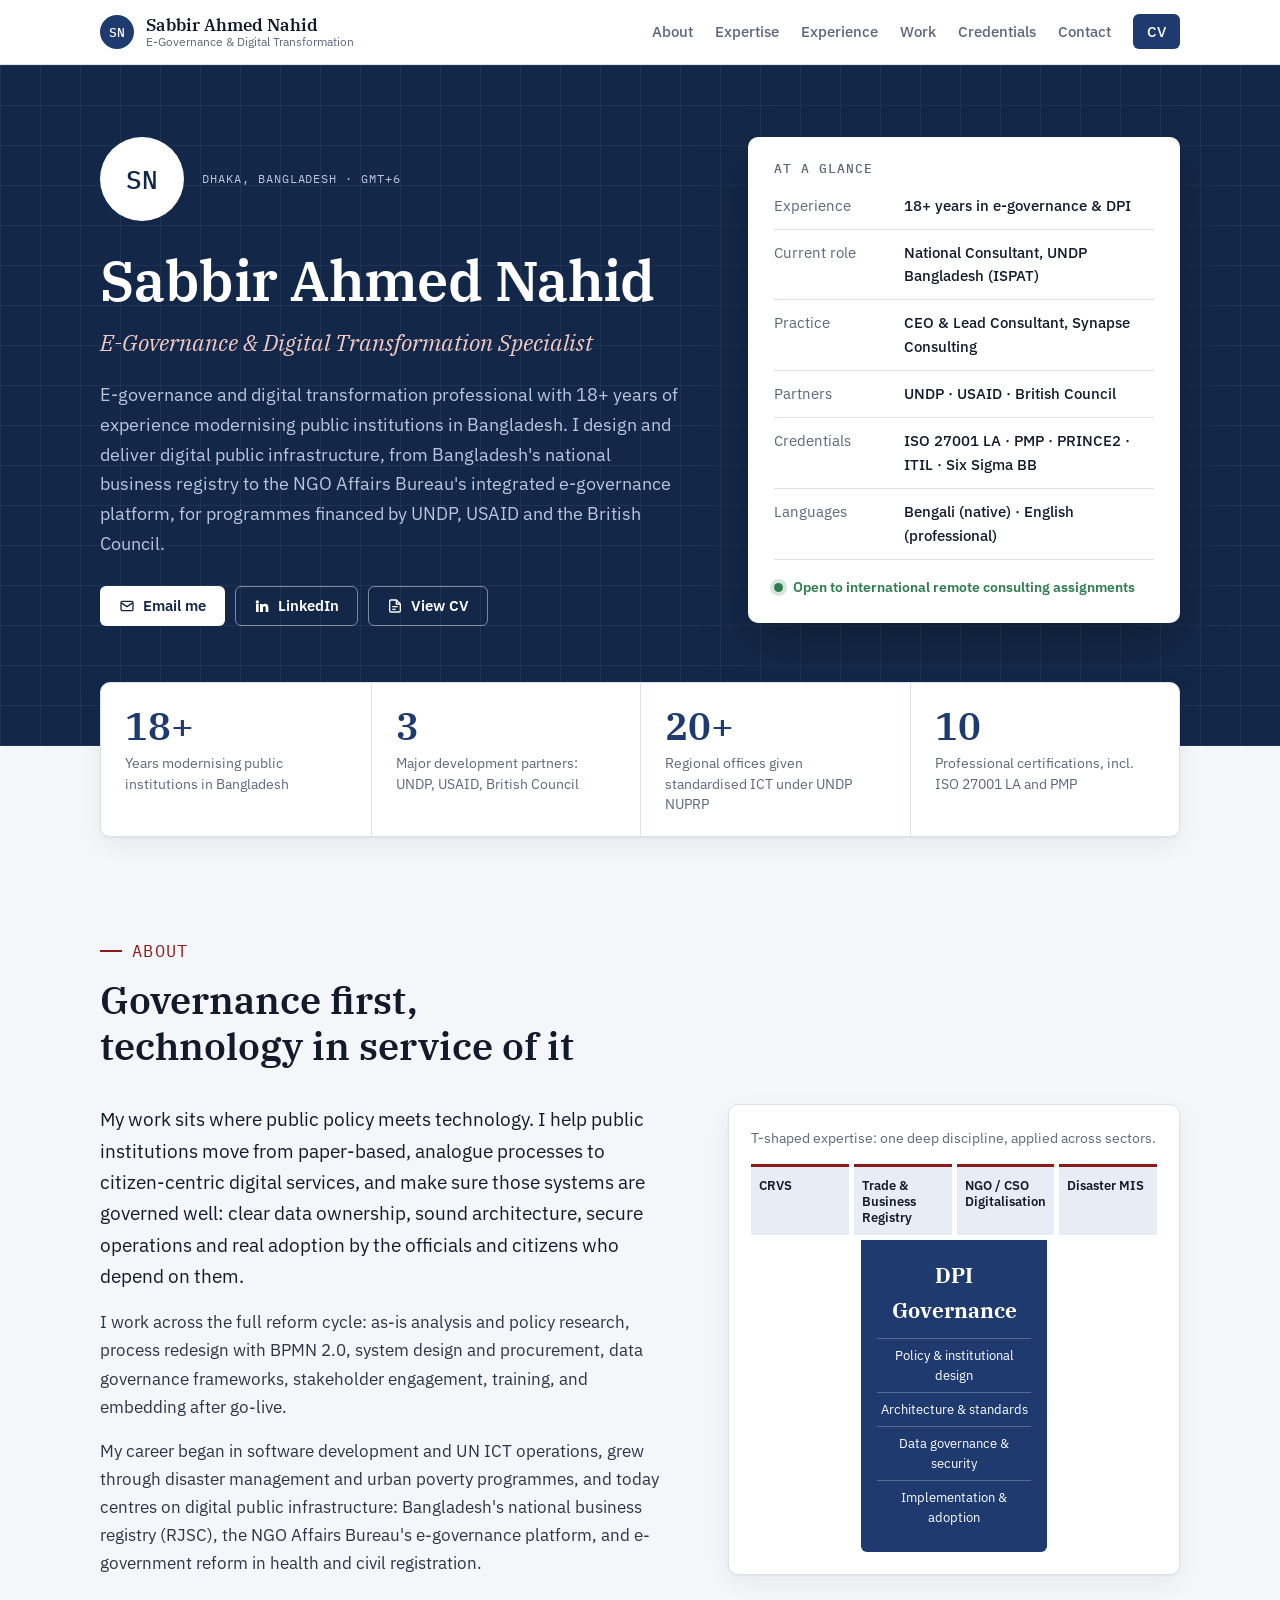
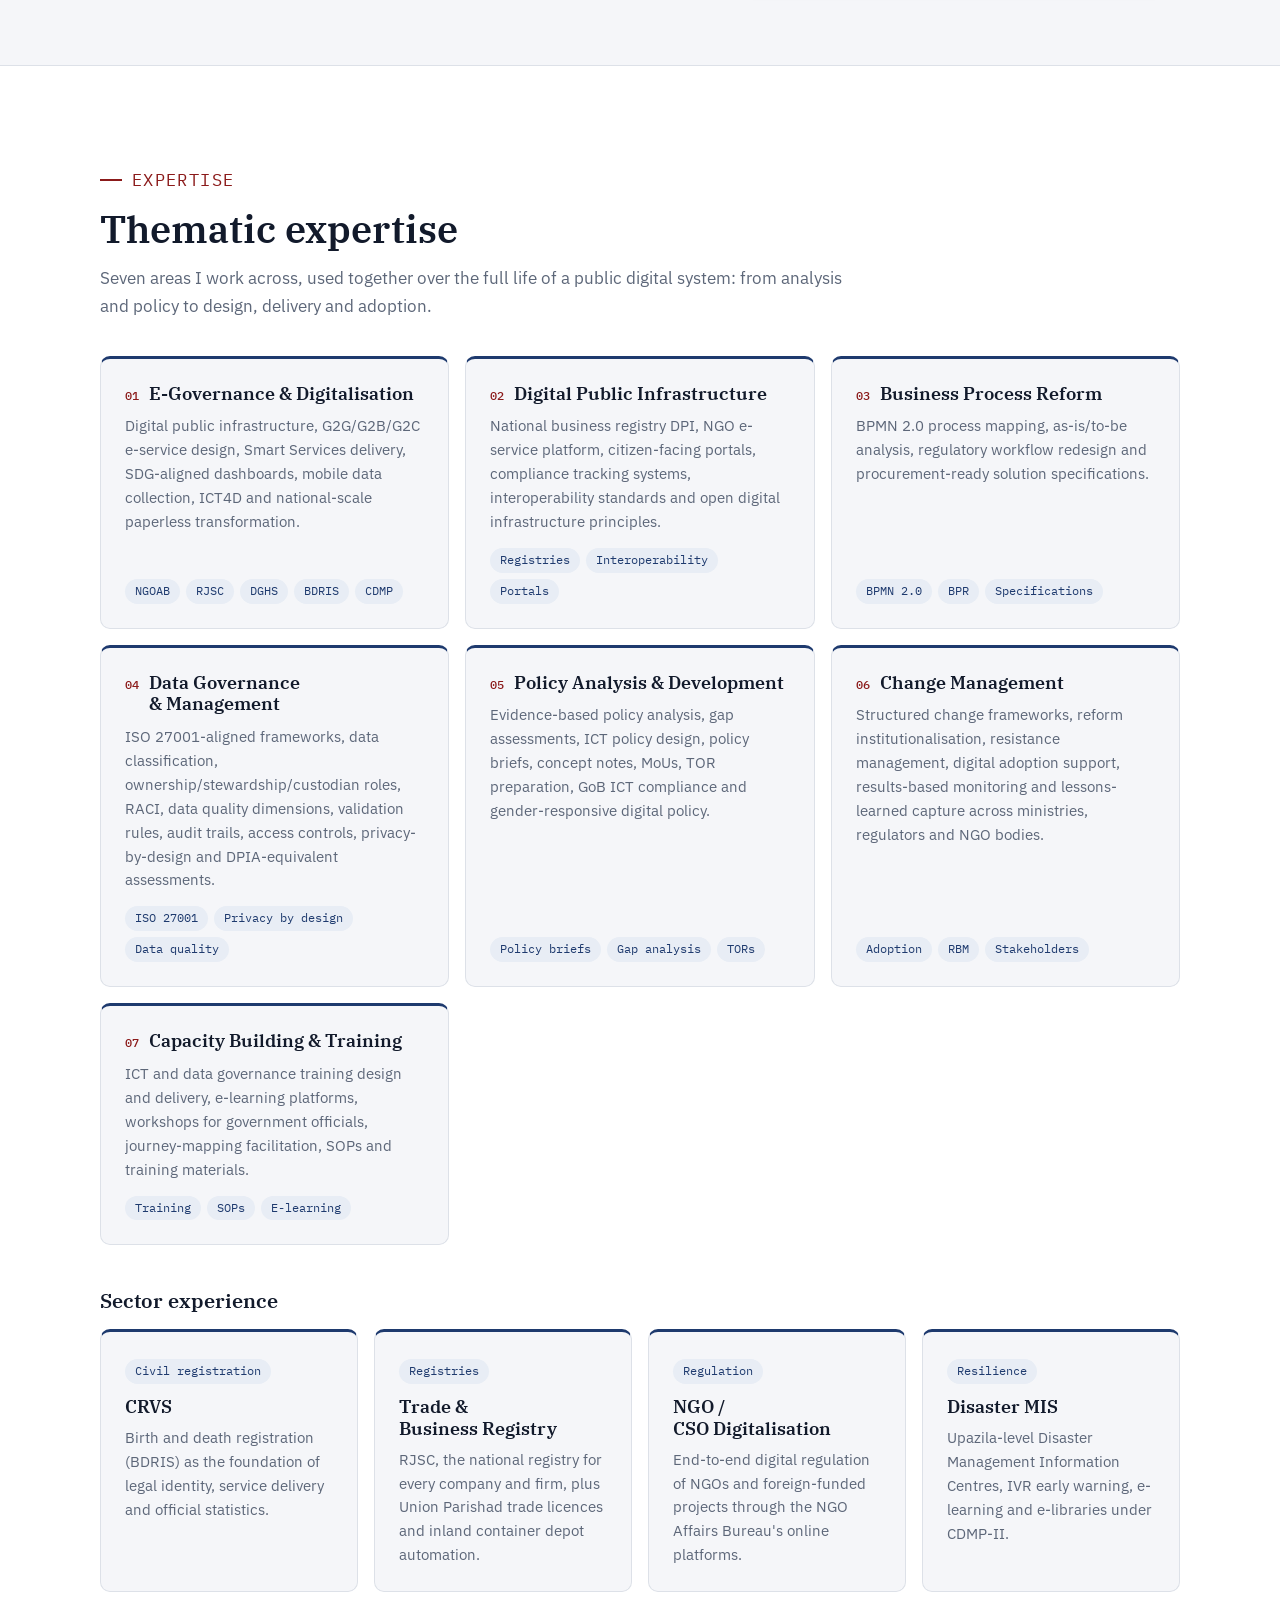
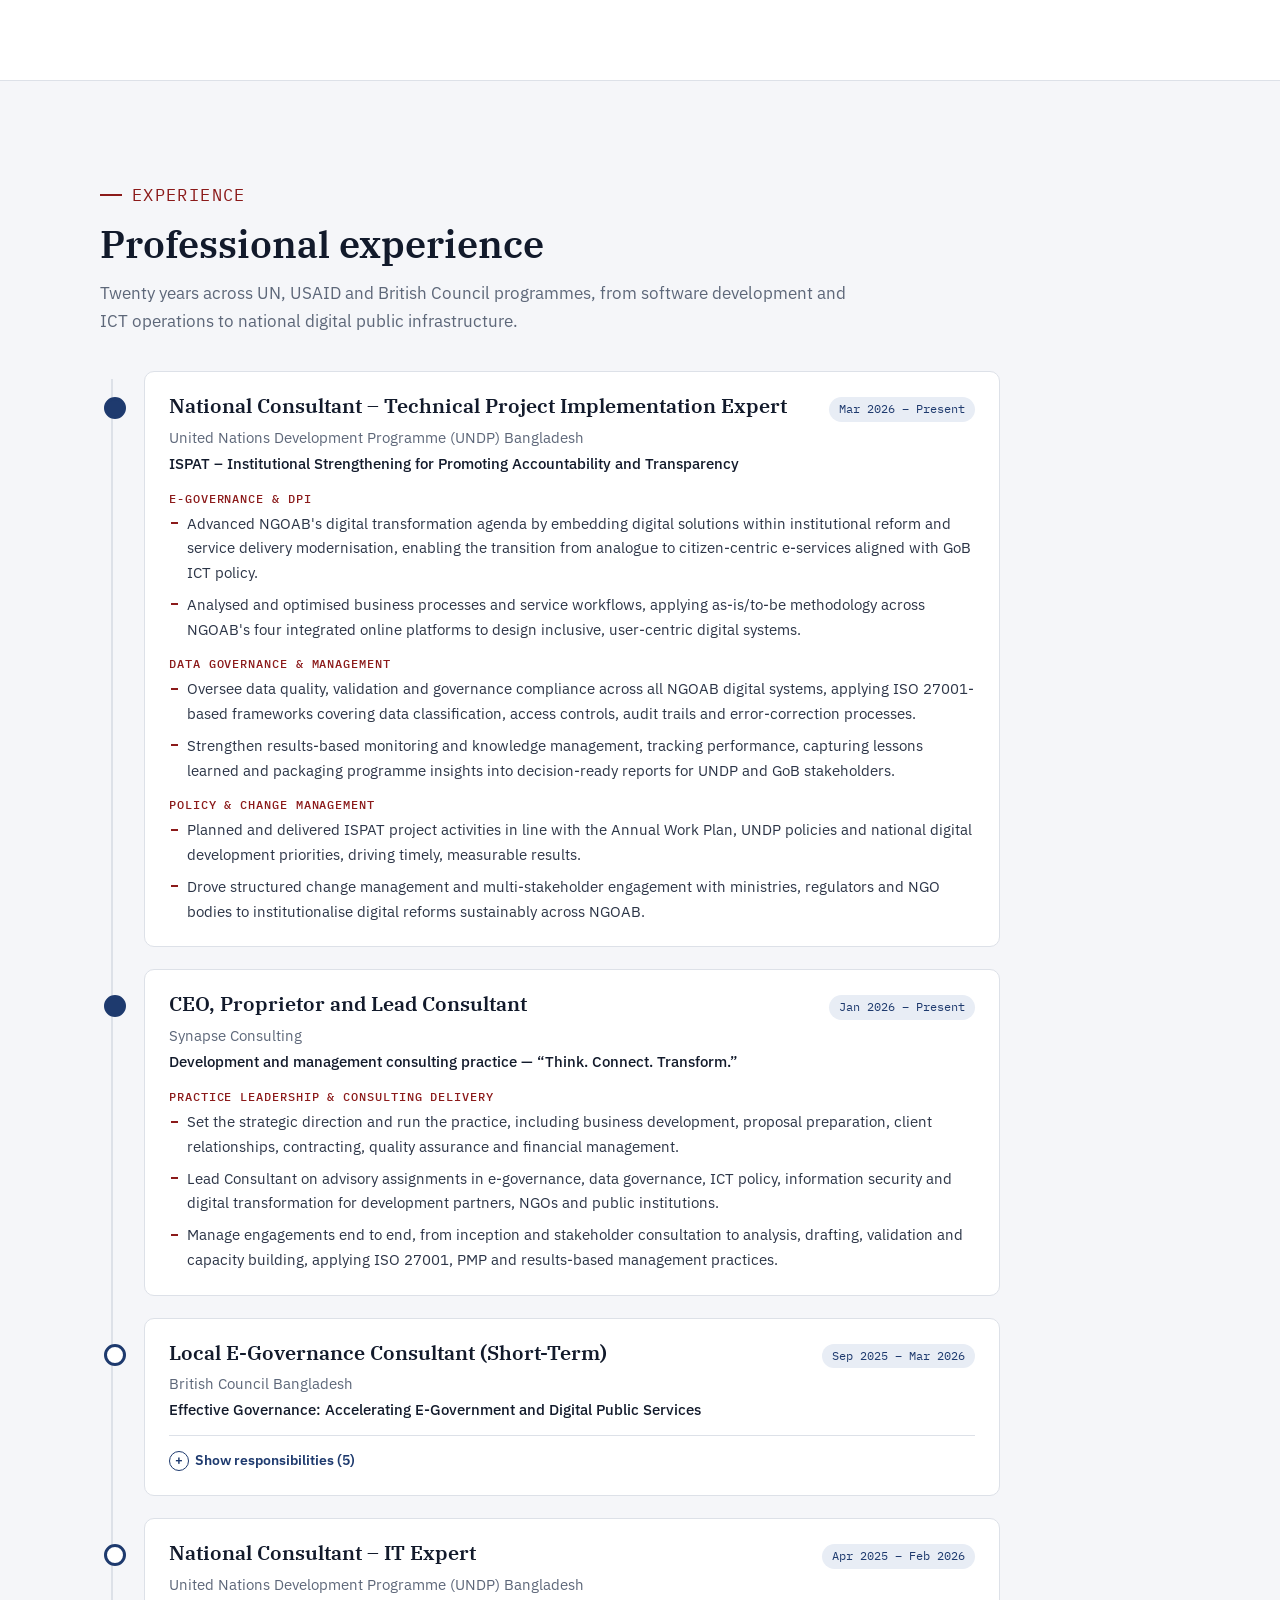
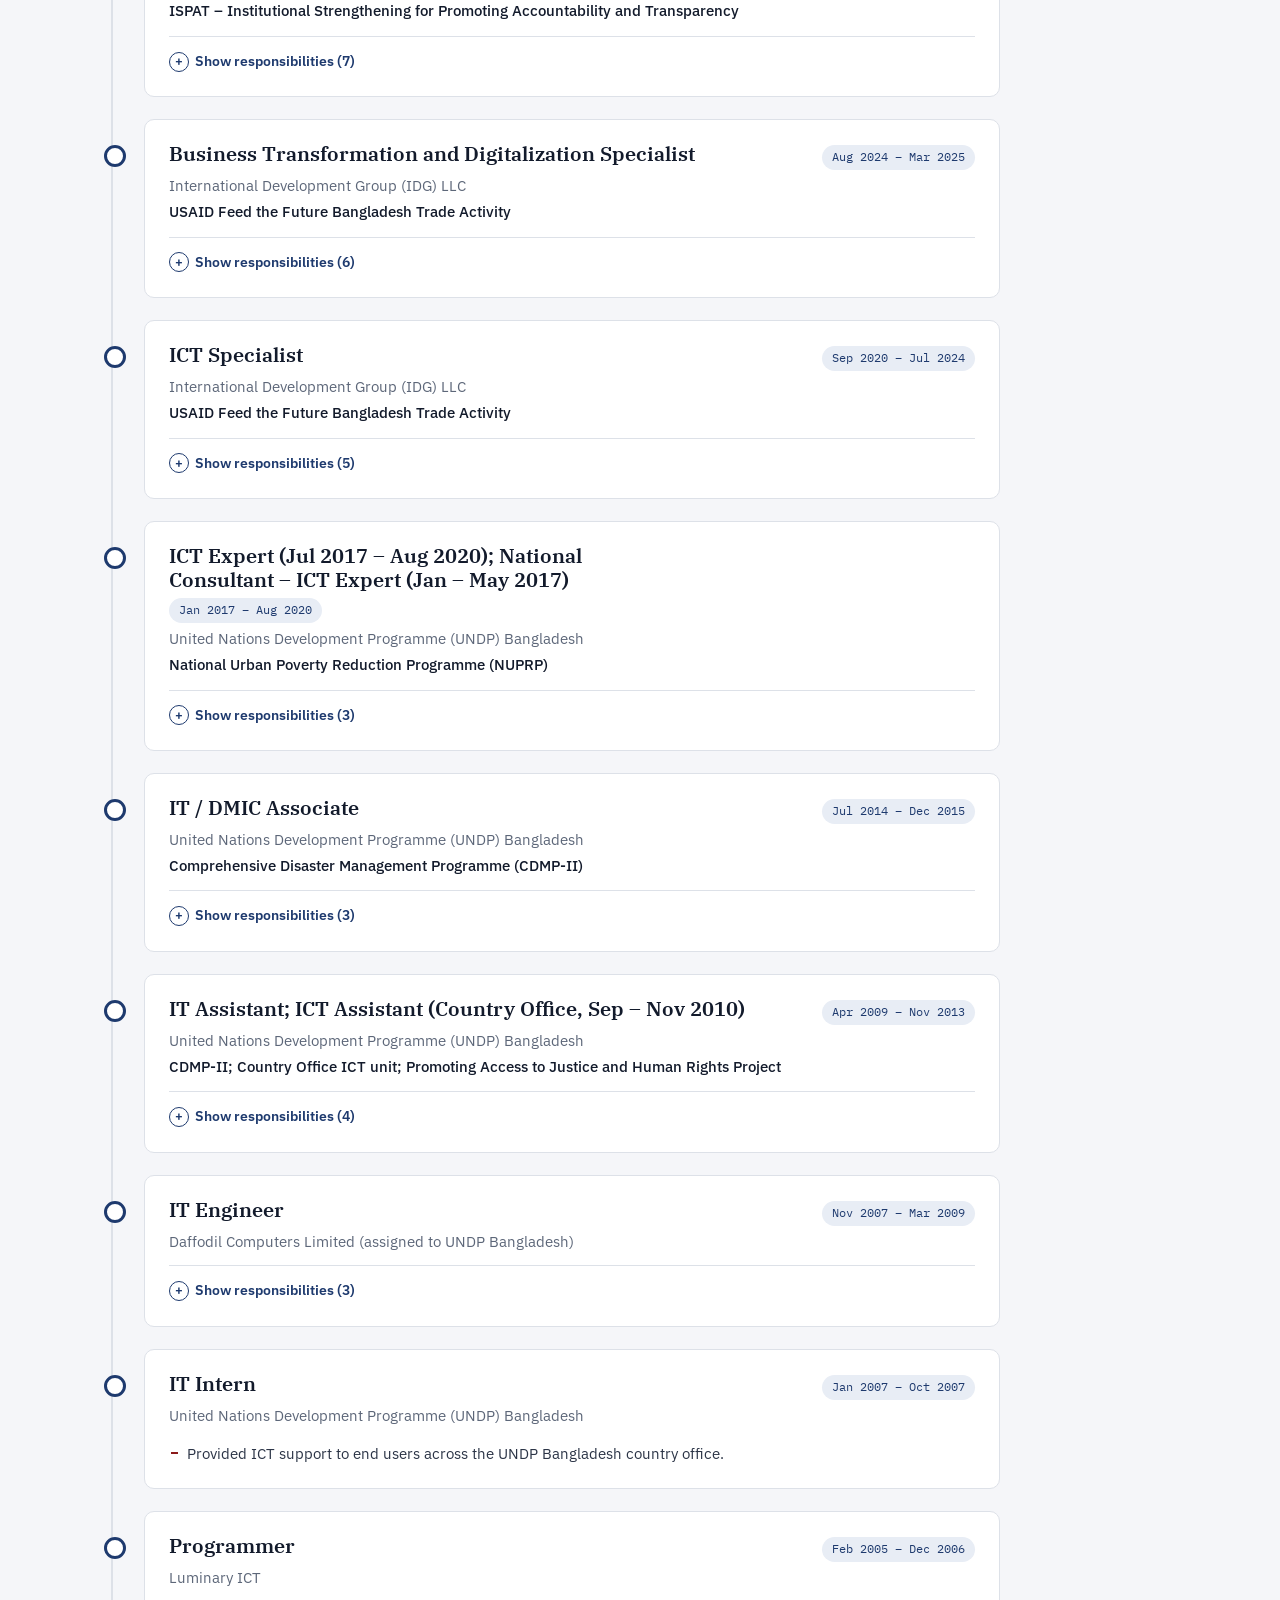
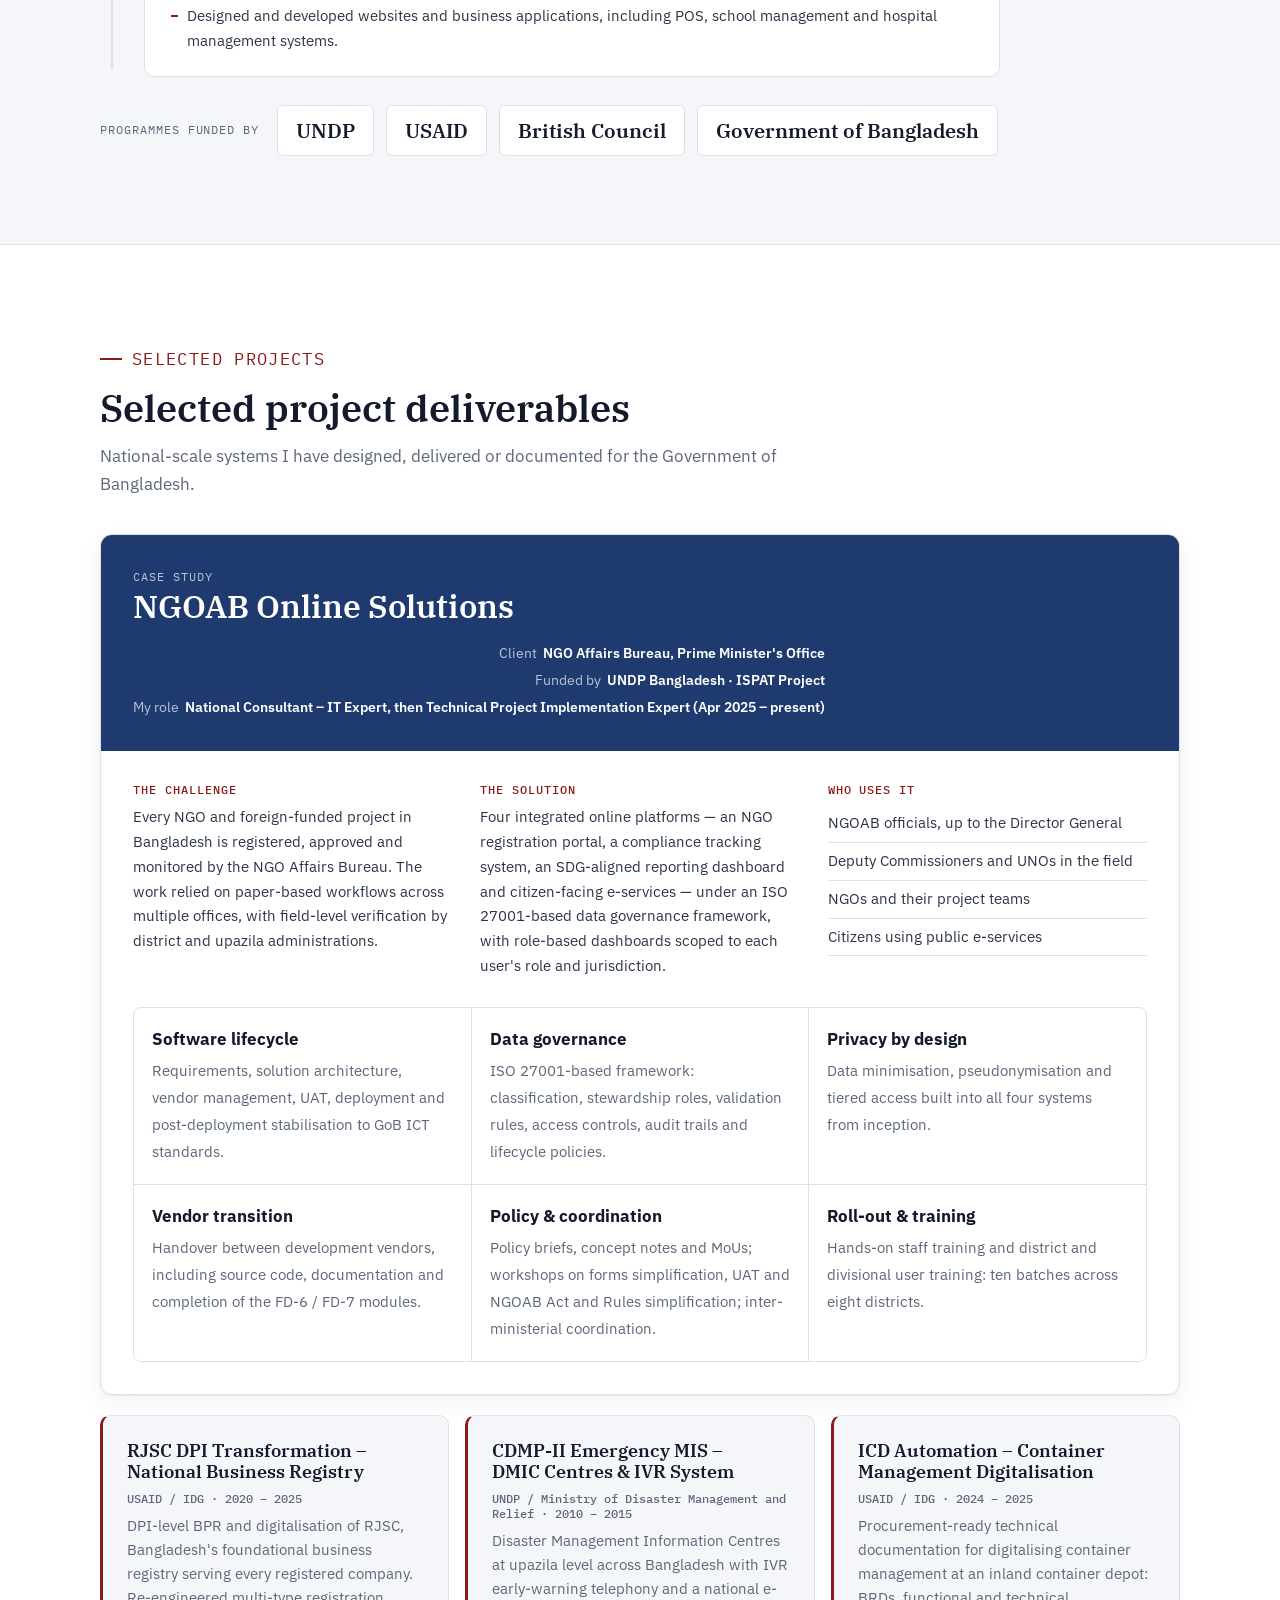
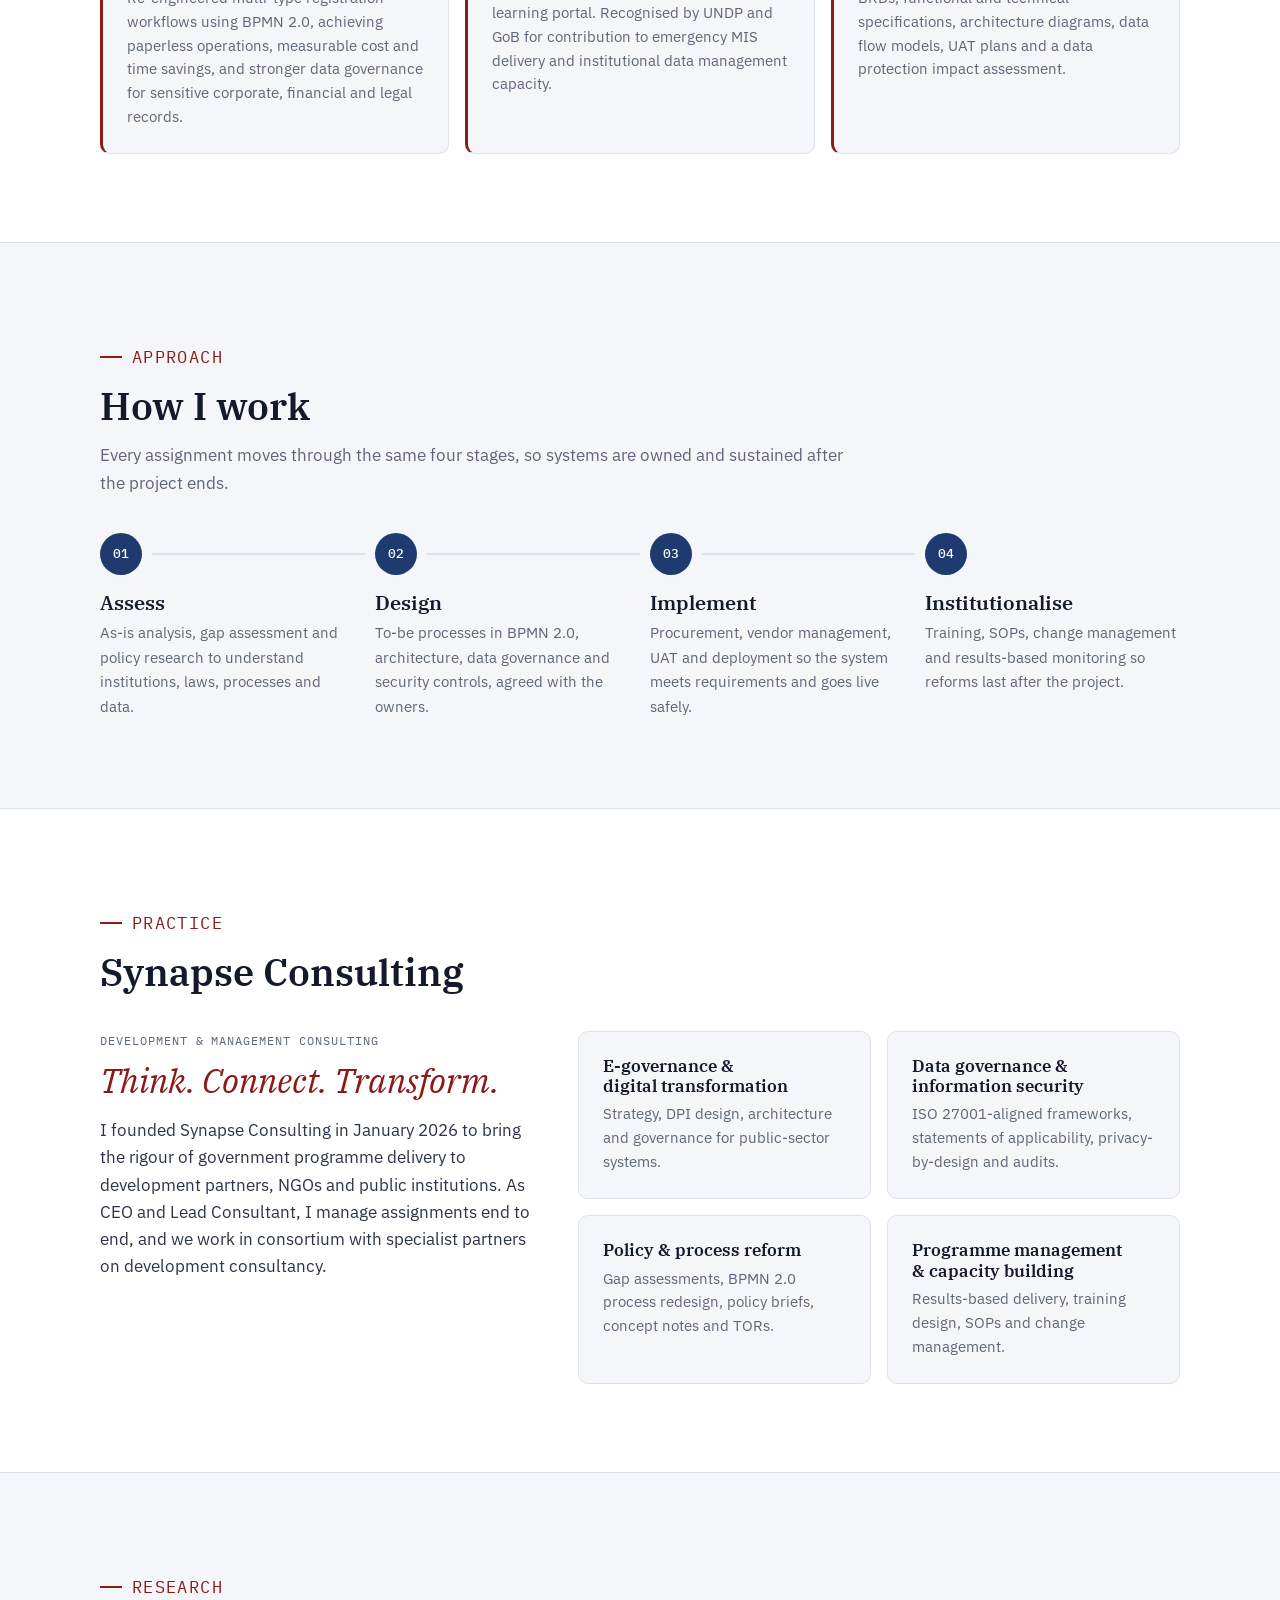
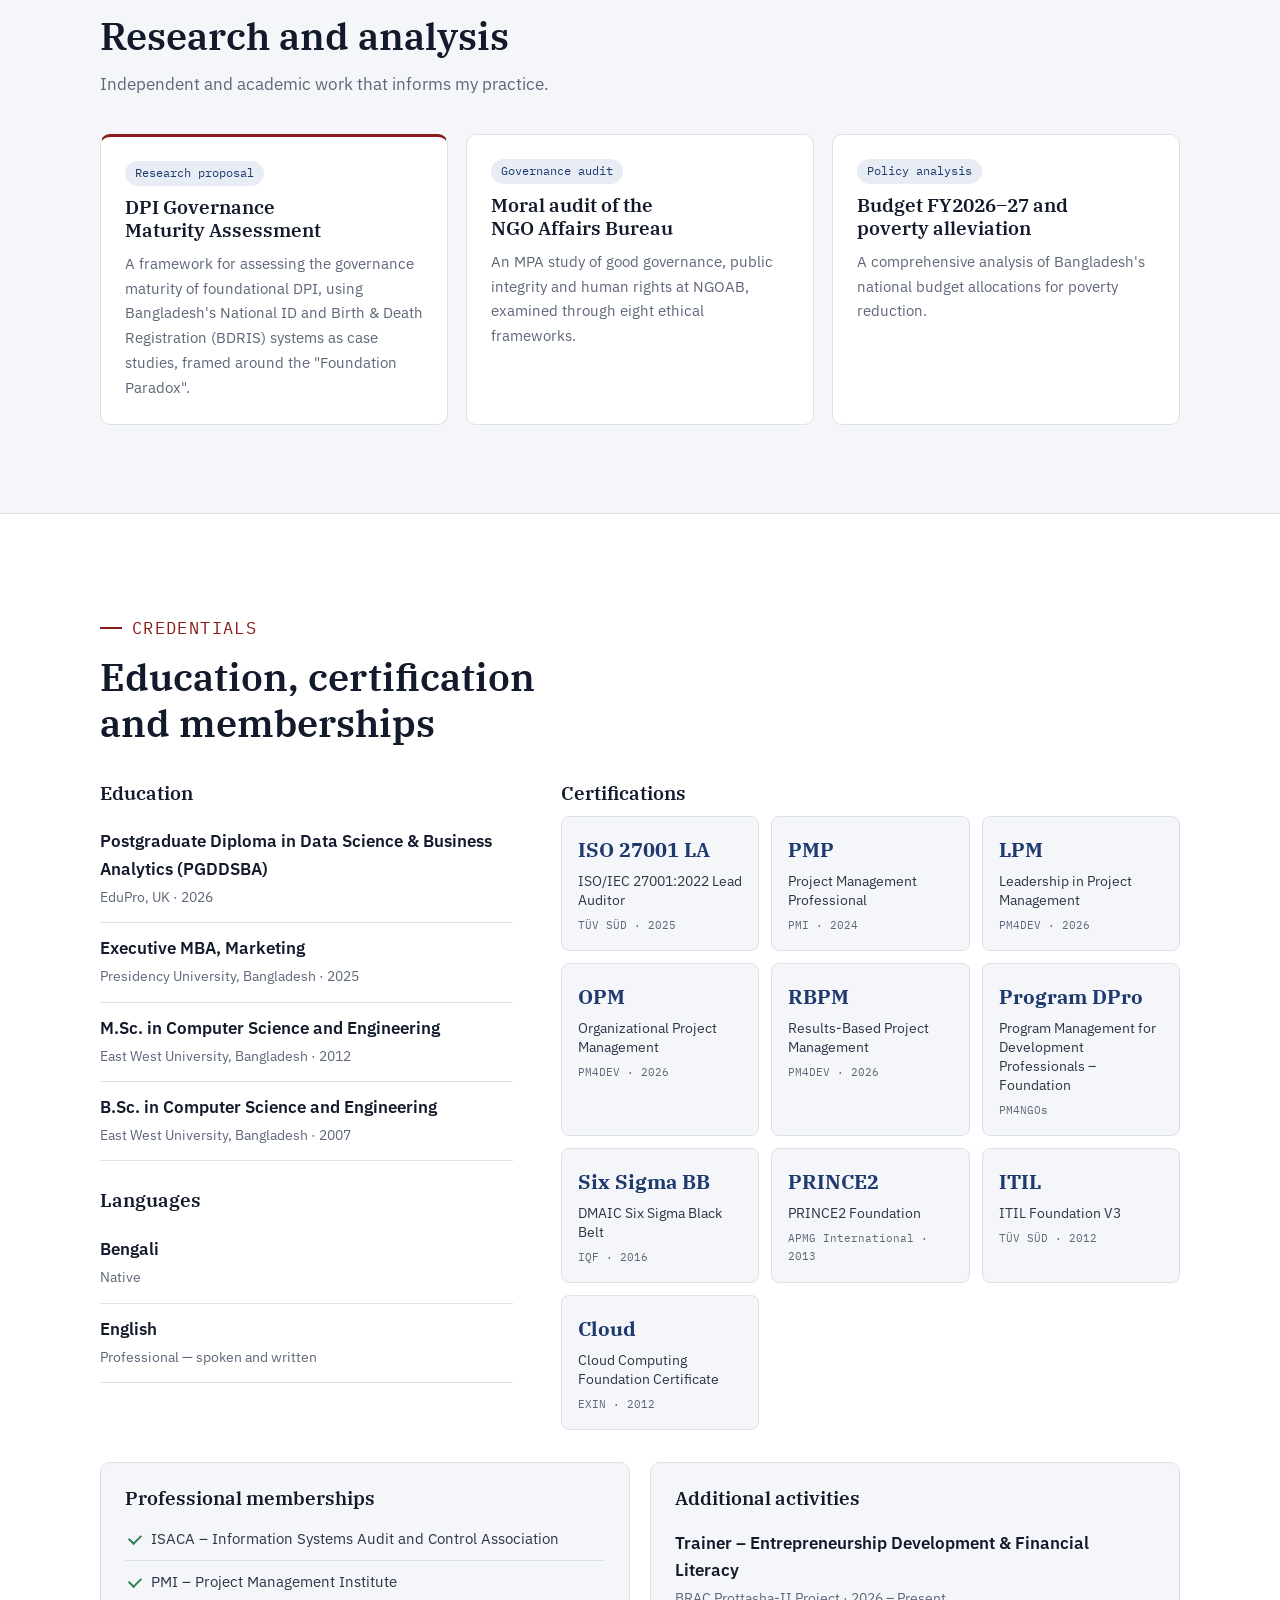
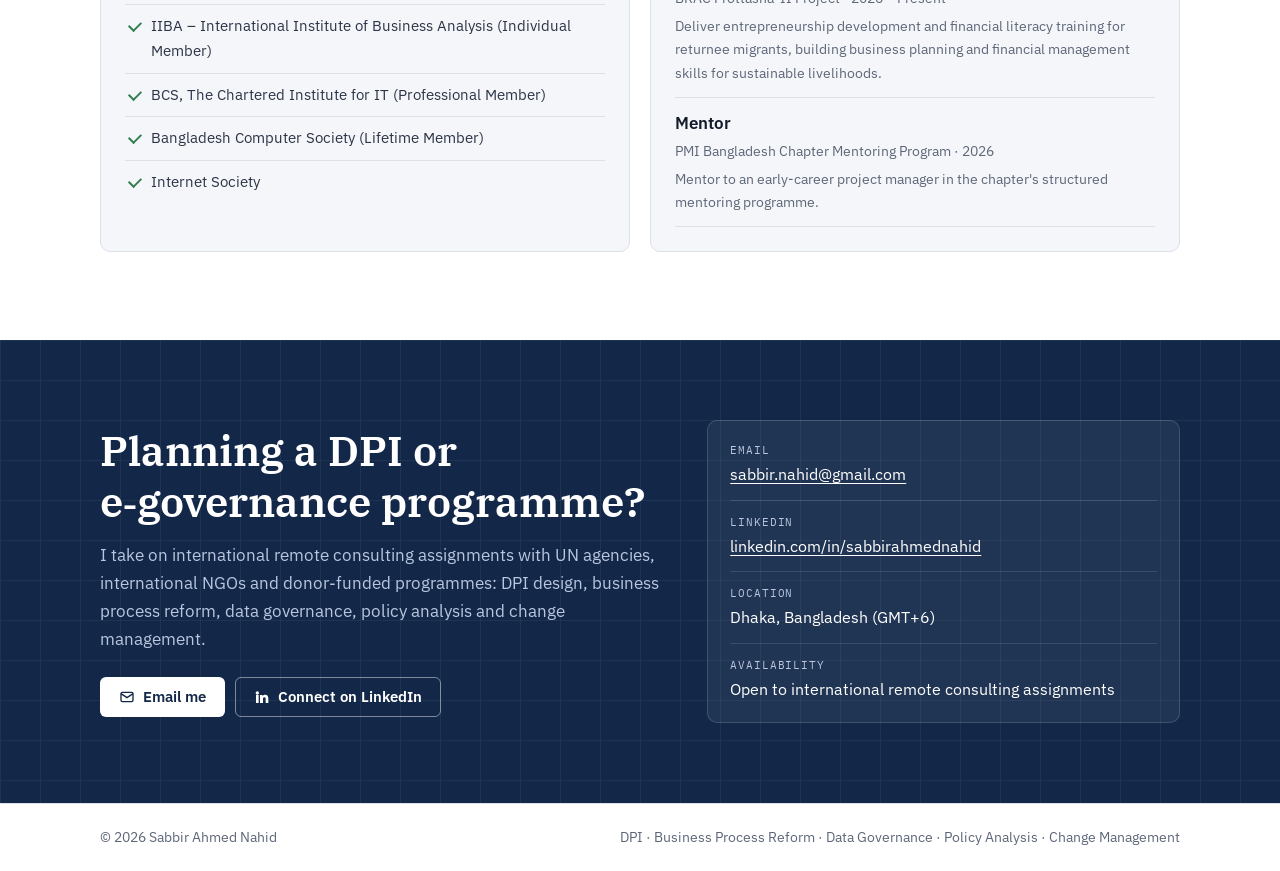
==== commit bfb8cac7: "Full CV content: complete employment history, thematic expertise, selected projects, all certificati" ====
--- a/index.html
+++ b/index.html
@@ -39,8 +39,8 @@
 
   <section class="block alt" id="expertise">
     <div class="wrap">
-      <div class="sh"><p class="mono">Expertise</p><h2>What I bring to a programme</h2><p>Three groups of skills, used together across the full life of a public digital system.</p></div>
-      <div class="skills" id="skills"></div>
+      <div class="sh"><p class="mono">Expertise</p><h2>Thematic expertise</h2><p>Seven areas I work across, used together over the full life of a public digital system: from analysis and policy to design, delivery and adoption.</p></div>
+      <div class="xgrid" id="expertise-grid"></div>
       <h3 class="subhead">Sector experience</h3>
       <div class="sectors" id="sectors"></div>
     </div>
@@ -48,7 +48,7 @@
 
   <section class="block" id="experience">
     <div class="wrap">
-      <div class="sh"><p class="mono">Experience</p><h2>Professional experience</h2></div>
+      <div class="sh"><p class="mono">Experience</p><h2>Professional experience</h2><p>Twenty years across UN, USAID and British Council programmes, from software development and ICT operations to national digital public infrastructure.</p></div>
       <div class="timeline" id="timeline"></div>
       <div class="partners" id="partners"></div>
     </div>
@@ -56,8 +56,9 @@
 
   <section class="block alt" id="case">
     <div class="wrap">
-      <div class="sh"><p class="mono">Featured work</p><h2>Digitalising NGO regulation in Bangladesh</h2><p>A national platform for the agency that regulates every NGO and foreign-funded project in the country.</p></div>
+      <div class="sh"><p class="mono">Selected projects</p><h2>Selected project deliverables</h2><p>National-scale systems I have designed, delivered or documented for the Government of Bangladesh.</p></div>
       <article class="case" id="case-study"></article>
+      <div class="projects" id="projects"></div>
     </div>
   </section>
 
@@ -84,20 +85,24 @@
 
   <section class="block alt" id="credentials">
     <div class="wrap">
-      <div class="sh"><p class="mono">Credentials</p><h2>Education and certification</h2></div>
+      <div class="sh"><p class="mono">Credentials</p><h2>Education, certification and memberships</h2></div>
       <div class="creds">
         <div>
           <h3>Education</h3>
           <ul class="edu" id="education"></ul>
           <div class="community">
-            <h3>Professional community</h3>
-            <ul class="edu" id="community"></ul>
+            <h3>Languages</h3>
+            <ul class="edu" id="languages"></ul>
           </div>
         </div>
         <div>
           <h3>Certifications</h3>
           <div class="badges" id="badges"></div>
         </div>
+      </div>
+      <div class="creds2">
+        <div class="card"><h3>Professional memberships</h3><ul class="ticks" id="memberships"></ul></div>
+        <div class="card"><h3>Additional activities</h3><ul class="edu" id="additional"></ul></div>
       </div>
     </div>
   </section>
--- a/assets/css/style.css
+++ b/assets/css/style.css
@@ -150,6 +150,14 @@
 .sector h4{font-size:18px;margin-bottom:8px}
 .sector p{font-size:14.5px;color:var(--muted)}
 
+/* Thematic expertise */
+.xgrid{display:grid;grid-template-columns:repeat(auto-fill,minmax(310px,1fr));gap:16px}
+.xcard{display:flex;flex-direction:column;gap:10px;border-top:3px solid var(--navy)}
+.xcard h3{font-size:18px;display:flex;gap:10px;align-items:baseline}
+.xcard h3 span{font:500 12px var(--mono);color:var(--red)}
+.xcard p{font-size:14.5px;color:var(--muted)}
+.tags{display:flex;flex-wrap:wrap;gap:6px;margin-top:auto;padding-top:4px}
+
 /* Experience timeline */
 .timeline{position:relative;display:grid;gap:22px;max-width:900px}
 .timeline::before{content:"";position:absolute;left:11px;top:8px;bottom:8px;width:2px;background:var(--rule)}
@@ -160,7 +168,17 @@
 .job header{display:flex;flex-wrap:wrap;justify-content:space-between;gap:6px 16px;align-items:baseline}
 .job h3{font-size:20px}
 .job .org{color:var(--muted);font-size:14.5px;margin-top:4px}
-.job ul{margin-top:14px;display:grid;gap:7px}
+.job .proj{color:var(--ink);font-size:15px;font-weight:500;margin-top:2px}
+.job .grp{margin-top:14px}
+.job .grp h4{font:500 11.5px var(--mono);letter-spacing:.08em;text-transform:uppercase;color:var(--red);margin-bottom:6px}
+.job details{margin-top:12px;border-top:1px solid var(--rule);padding-top:10px}
+.job summary{cursor:pointer;font-size:14px;font-weight:600;color:var(--navy);list-style:none;display:inline-flex;align-items:center;gap:6px}
+.job summary::-webkit-details-marker{display:none}
+.job summary::before{content:"+";display:inline-grid;place-items:center;width:18px;height:18px;border:1px solid currentColor;border-radius:50%;font-size:13px;line-height:1}
+.job details[open] summary::before{content:"–"}
+.job details[open] summary .more{display:none}
+.job details:not([open]) summary .less{display:none}
+.job ul{display:grid;gap:7px}
 .job li{position:relative;padding-left:18px;font-size:15px}
 .job li::before{content:"";position:absolute;left:2px;top:.7em;width:7px;height:2px;background:var(--red)}
 .partners{display:flex;flex-wrap:wrap;gap:12px;margin-top:28px;align-items:center}
@@ -189,6 +207,14 @@
 .contrib b{display:block;color:var(--ink);margin-bottom:4px}
 .contrib span{font-size:14.5px;color:var(--muted)}
 
+/* Other projects */
+.projects{display:grid;grid-template-columns:repeat(3,1fr);gap:16px;margin-top:20px}
+@media (max-width:900px){.projects{grid-template-columns:1fr}}
+.pcard{display:flex;flex-direction:column;gap:8px;border-left:3px solid var(--red)}
+.pcard h3{font-size:18px}
+.pcard .meta{font:500 12px var(--mono);color:var(--muted)}
+.pcard p{font-size:14.5px;color:var(--muted)}
+
 /* Approach */
 .steps{display:grid;grid-template-columns:repeat(4,1fr);gap:20px;counter-reset:step}
 @media (max-width:900px){.steps{grid-template-columns:1fr 1fr}}
@@ -233,6 +259,13 @@
 .badge span{font-size:13.5px;color:var(--text);line-height:1.4}
 .badge small{font-family:var(--mono);font-size:11px;color:var(--muted)}
 .community{margin-top:28px}
+.creds2{display:grid;grid-template-columns:1fr 1fr;gap:20px;margin-top:32px}
+@media (max-width:860px){.creds2{grid-template-columns:1fr}}
+.creds2 h3{font-size:19px;margin-bottom:8px}
+.ticks li{position:relative;padding:9px 0 9px 26px;border-bottom:1px solid var(--rule);font-size:15px}
+.ticks li:last-child{border-bottom:0}
+.ticks li::before{content:"";position:absolute;left:4px;top:16px;width:10px;height:6px;border-left:2px solid var(--ok);border-bottom:2px solid var(--ok);transform:rotate(-45deg)}
+.edu li p{font-size:14px;color:var(--muted);margin-top:4px}
 
 /* Contact */
 .contact{background:var(--navy-deep);color:var(--on-navy);padding:clamp(56px,7vw,80px) 0;
@@ -269,7 +302,12 @@
 .cv .item b{font-weight:600;color:var(--ink)}
 .cv .item .when{font-family:var(--mono);font-size:12px;color:var(--muted);white-space:nowrap;padding-top:3px}
 .cv .item .org{grid-column:1/-1;color:var(--muted);font-size:14.5px}
-.cv .item ul{grid-column:1/-1;margin-top:8px}
+.cv .item ul{grid-column:1/-1;margin-top:6px}
+.cv .item .proj{grid-column:1/-1;font-size:14.5px;color:var(--ink)}
+.cv .item h5{grid-column:1/-1;margin:10px 0 0;font:600 13px var(--body);color:var(--navy)}
+.cv dl.x{margin:0;display:grid;gap:8px}
+.cv dl.x dt{font-weight:600;color:var(--ink);font-size:15px}
+.cv dl.x dd{margin:0 0 4px;font-size:14.5px}
 .cv .two{display:grid;grid-template-columns:1fr 1fr;gap:0 32px}
 .cv .two li{padding:6px 0;border-bottom:1px solid var(--rule)}
 @media (max-width:600px){.cv .two{grid-template-columns:1fr}}
@@ -283,5 +321,7 @@
   .cv-top{border-bottom-color:#1e3a6e}
   .cv-top .sub{color:#8b1a1a}
   a{color:#000;text-decoration:none}
-  .cv .item{break-inside:avoid}
+  .cv .item{break-inside:auto}
+  .cv h2{break-after:avoid}
+  .cv .item b,.cv .item .when{break-after:avoid}
 }
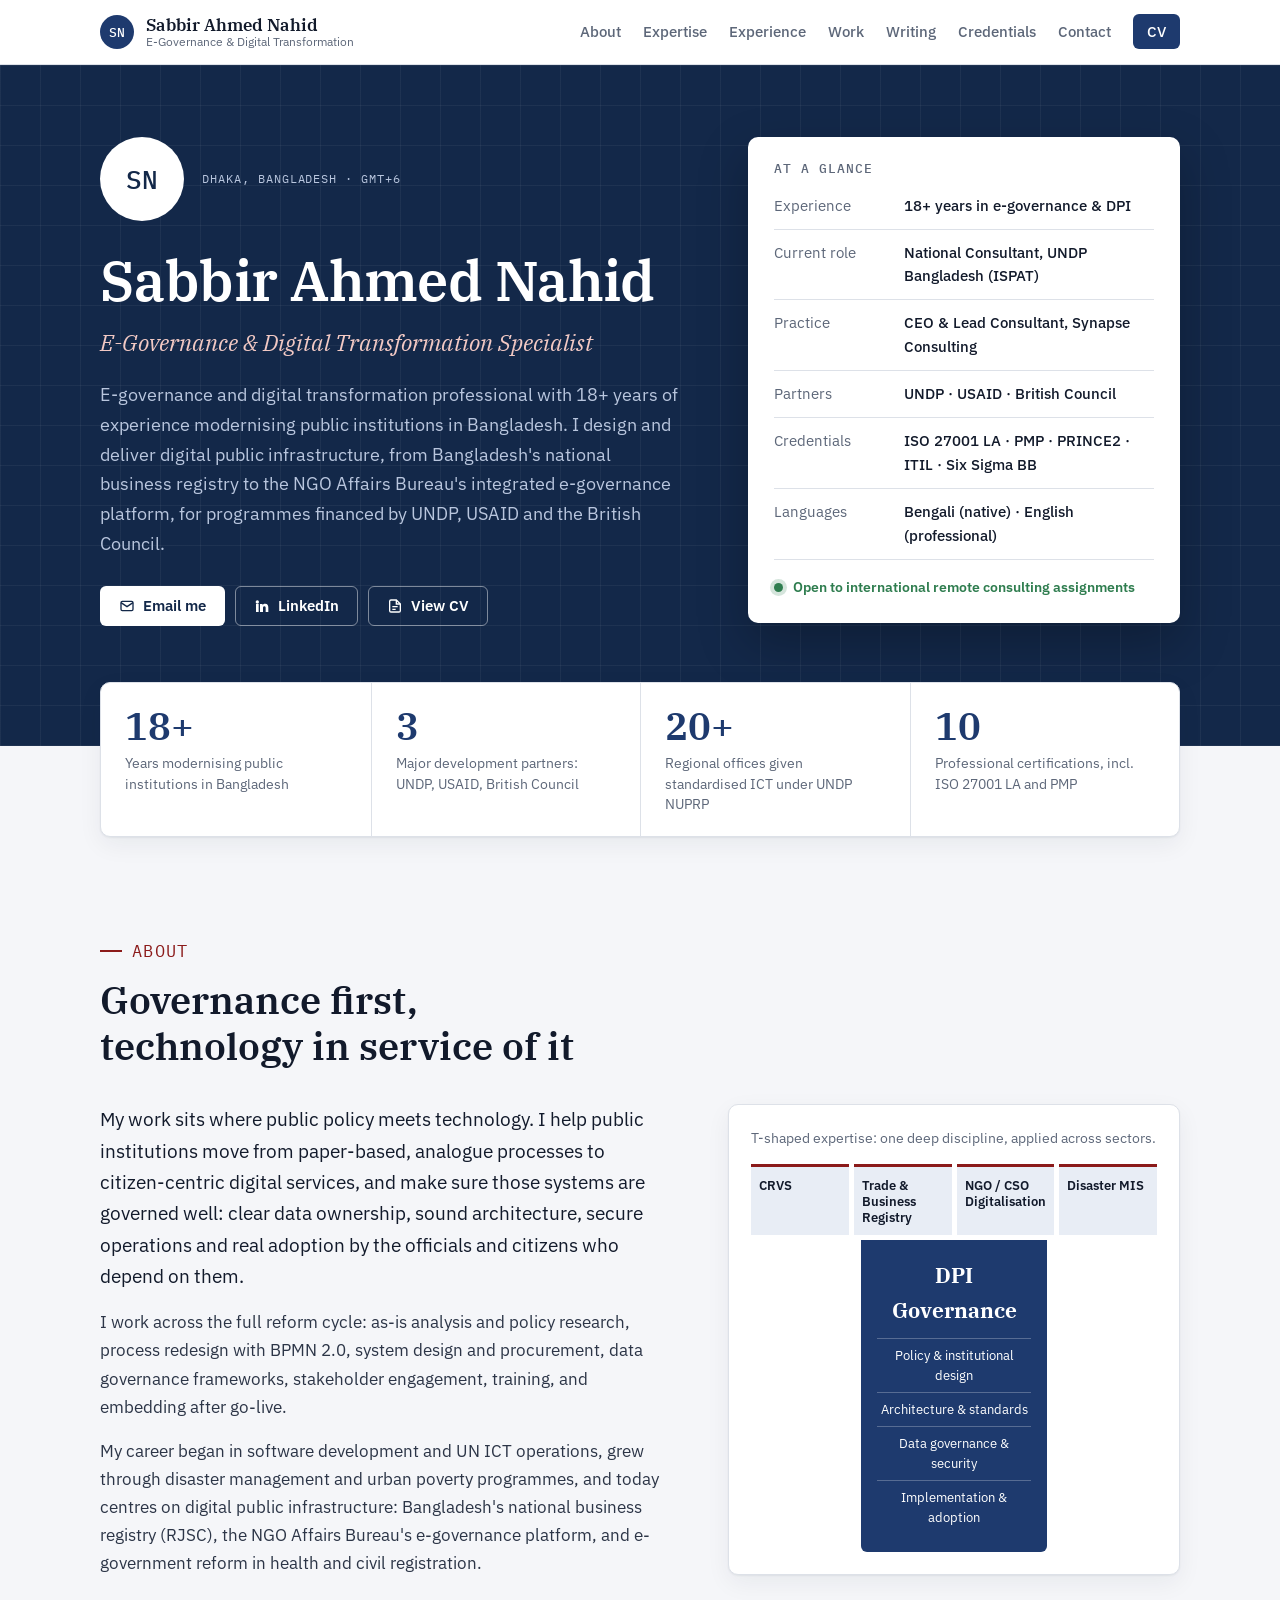
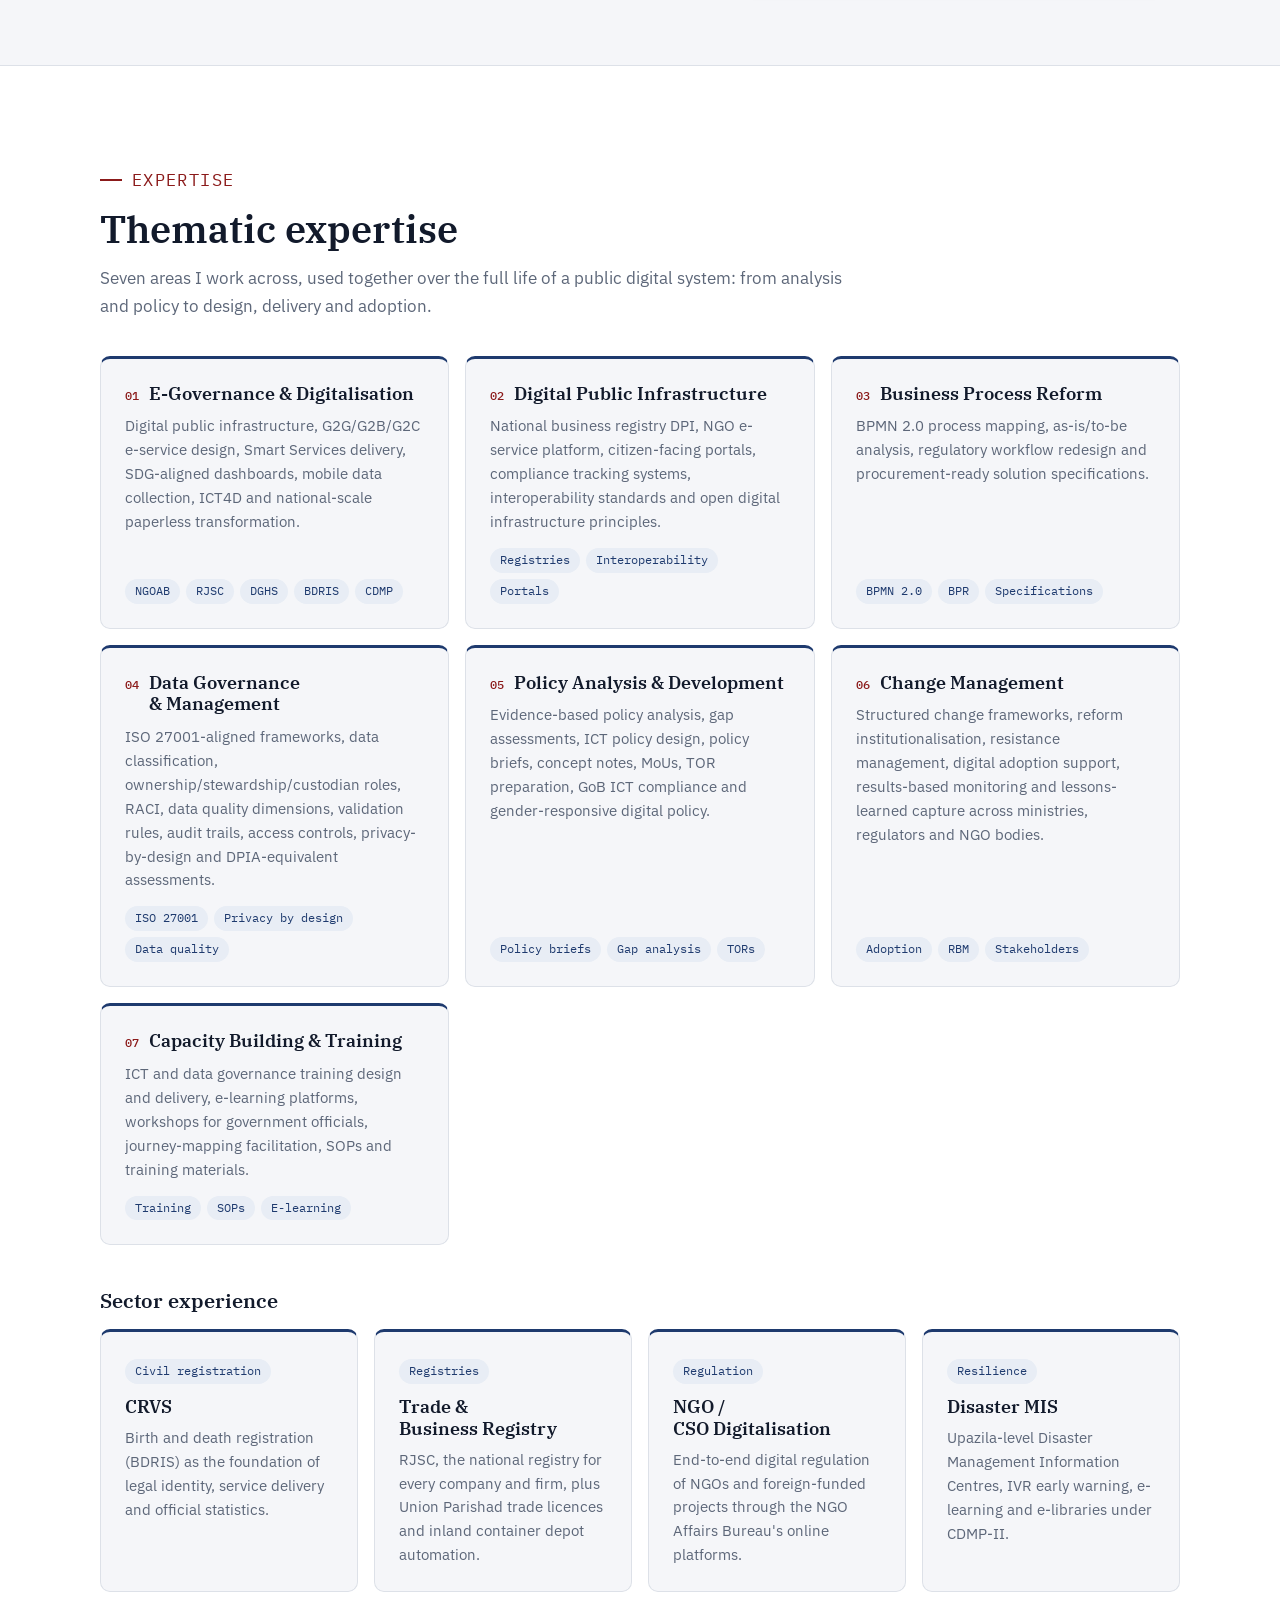
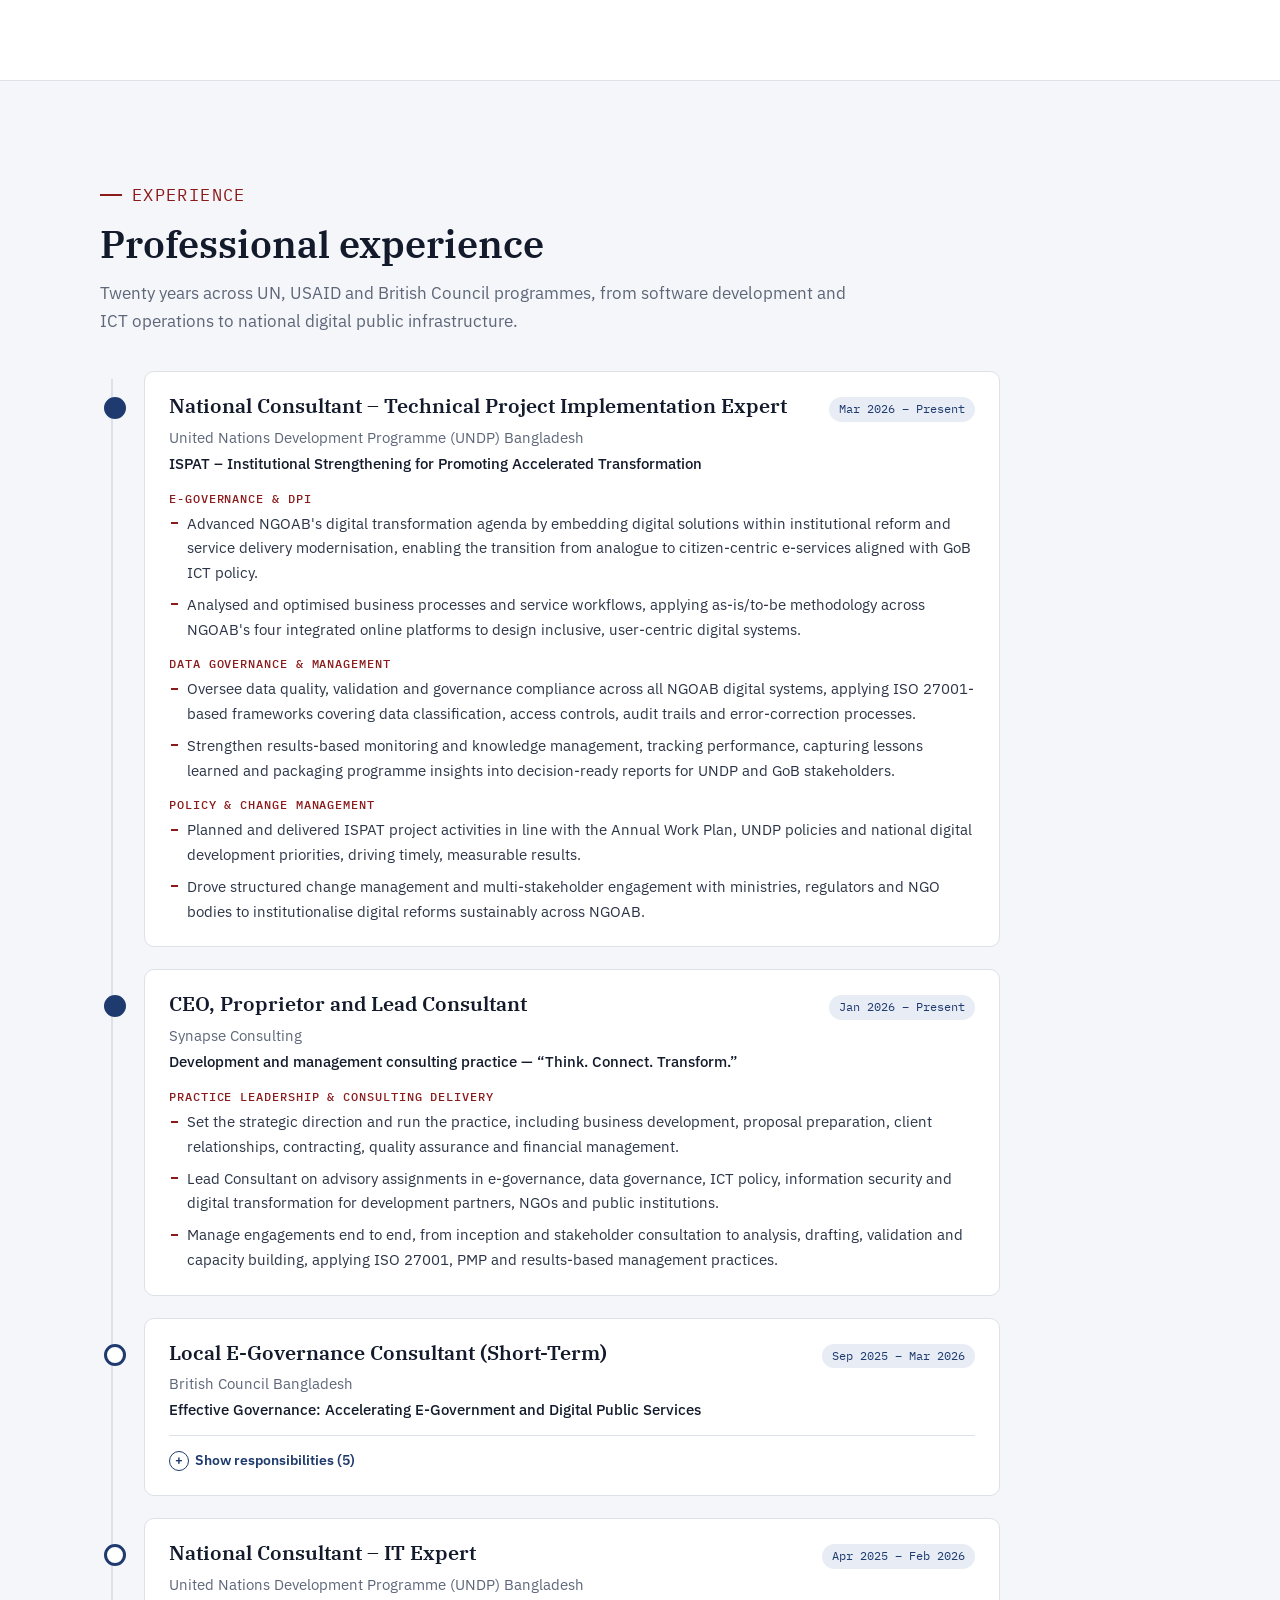
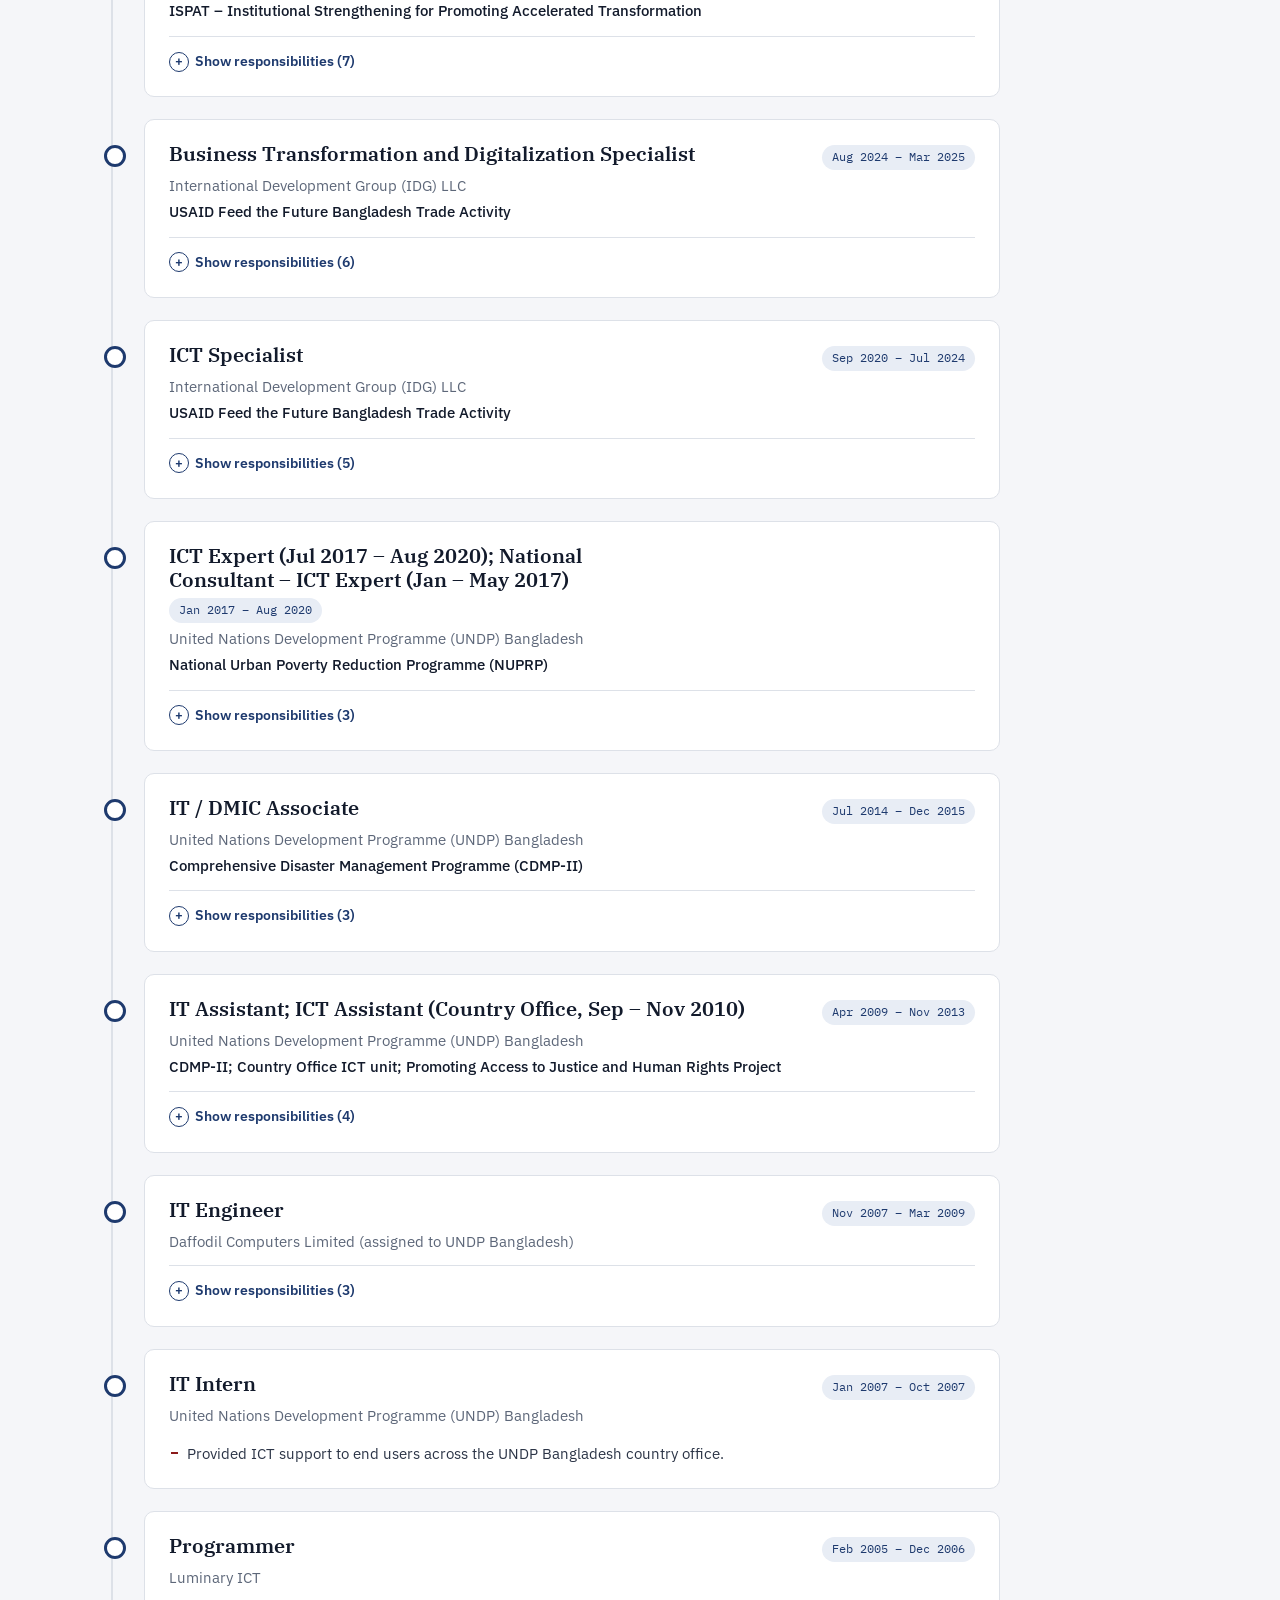
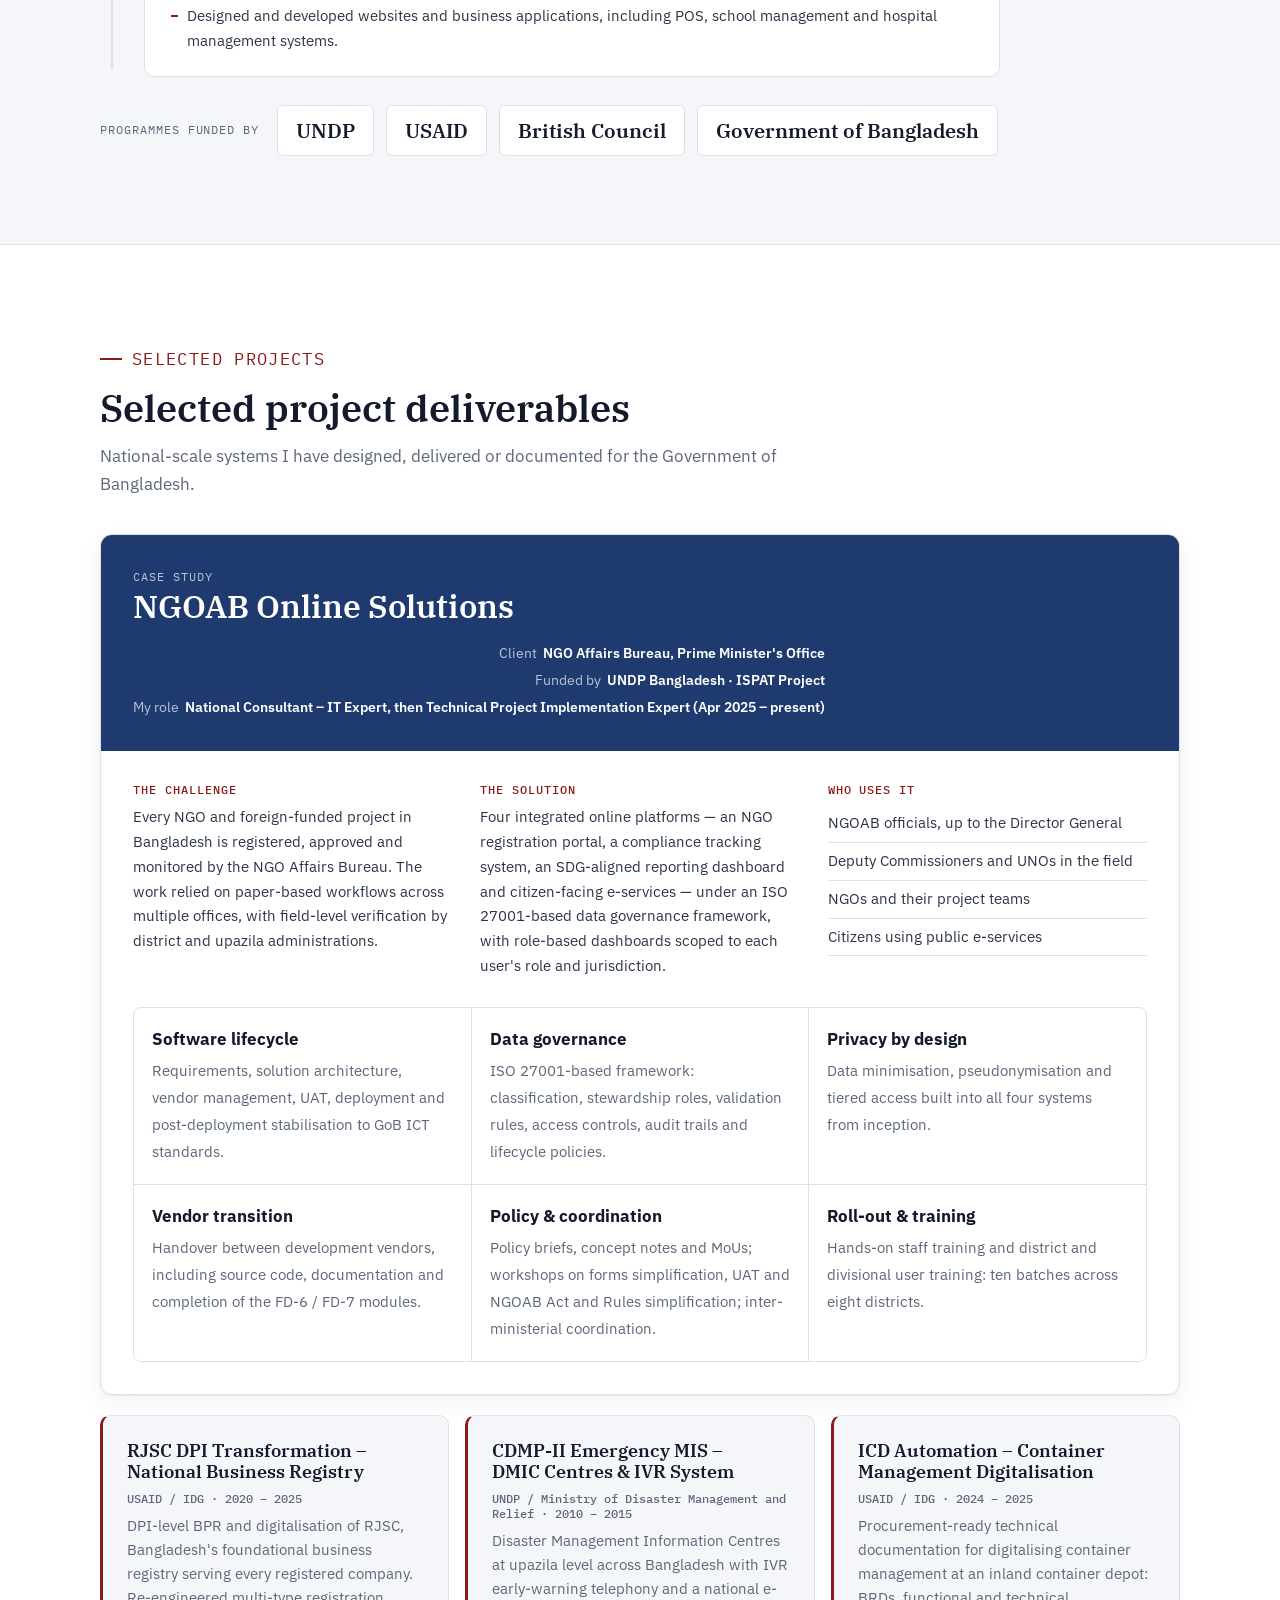
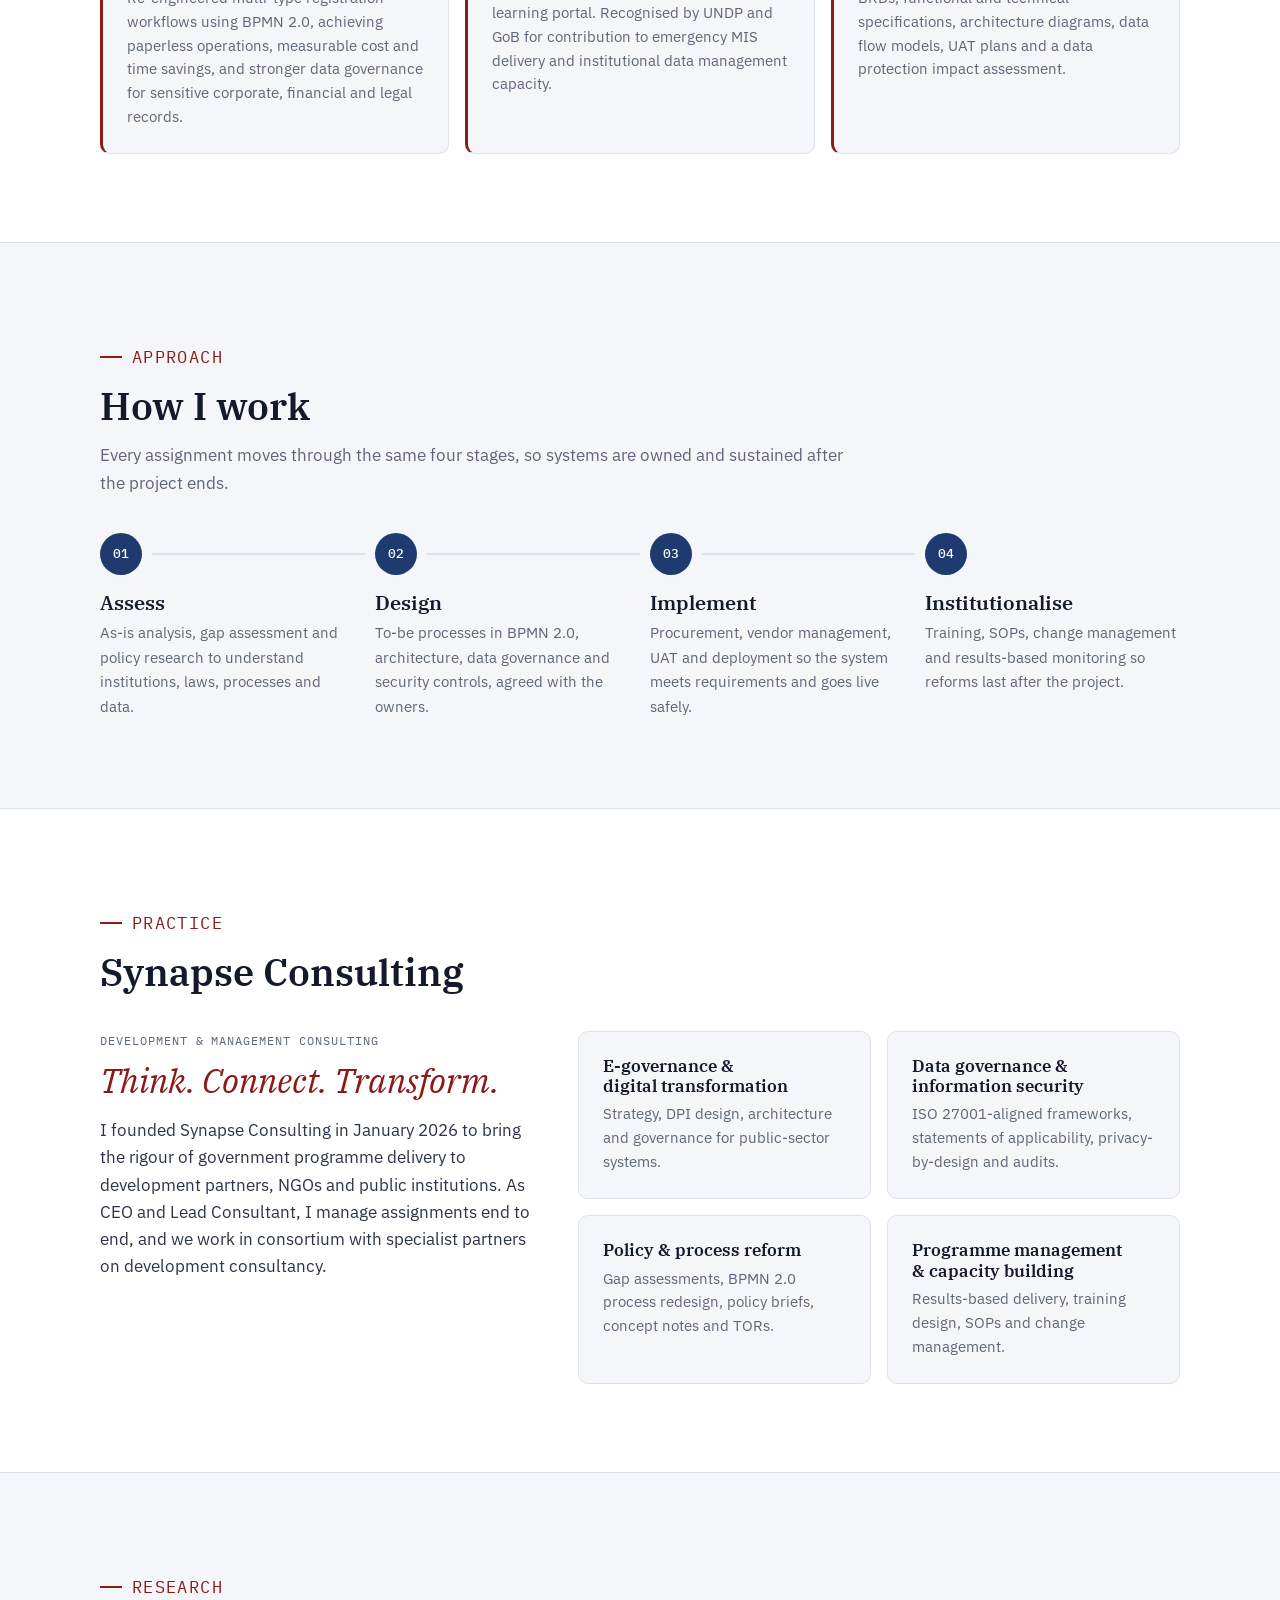
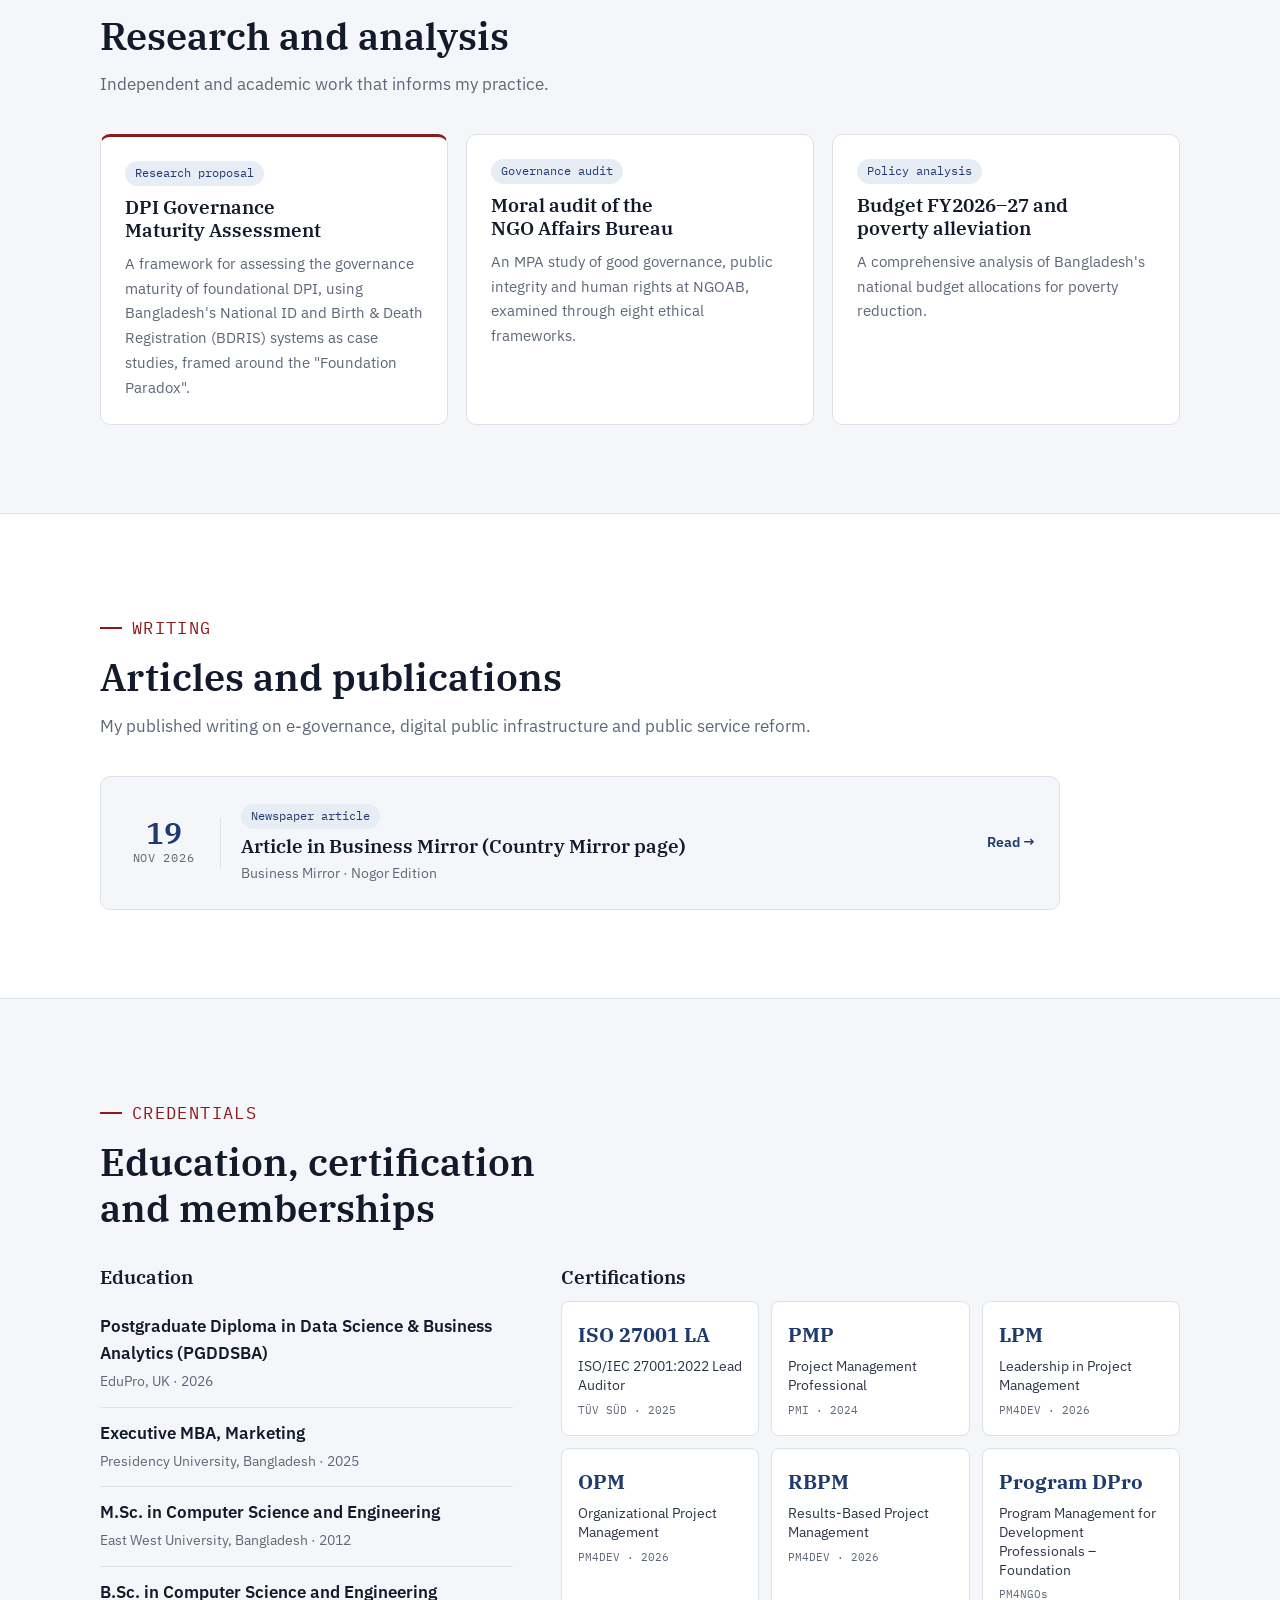
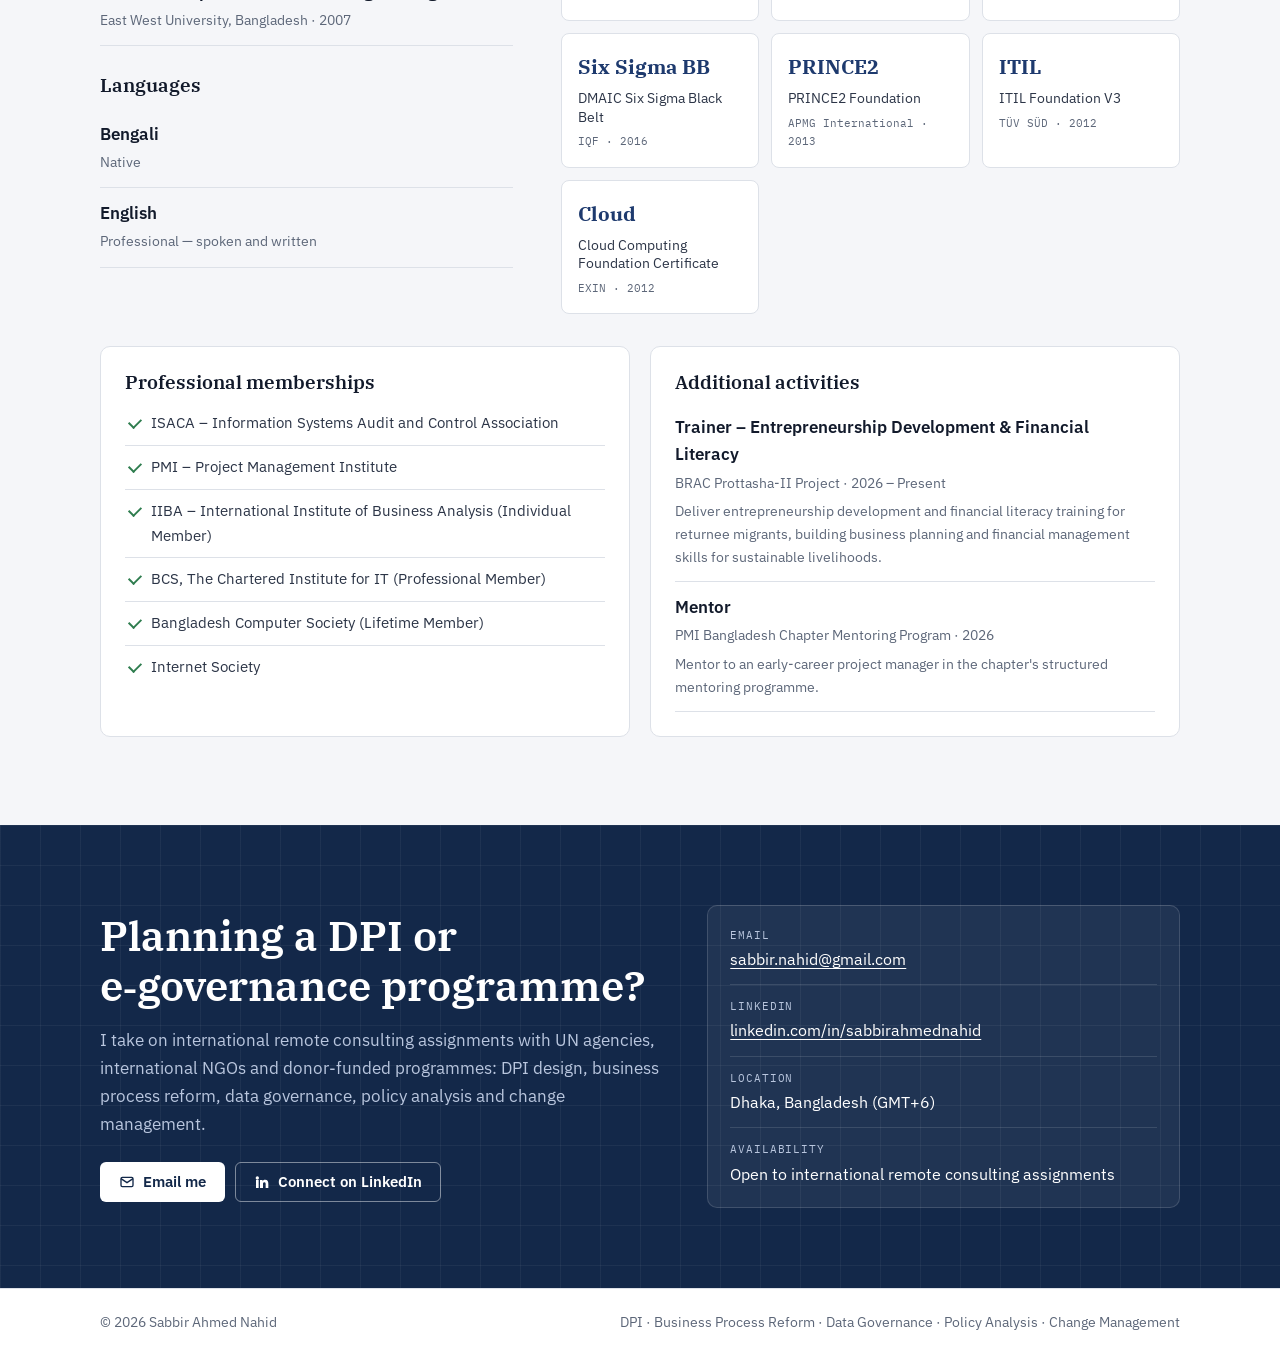
==== commit 7d92abe1: "Add Writing section with first Business Mirror article Co-Authored-By: Claude Opus 5.5 <noreply@anth" ====
--- a/index.html
+++ b/index.html
@@ -83,7 +83,14 @@
     </div>
   </section>
 
-  <section class="block alt" id="credentials">
+  <section class="block alt" id="writing">
+    <div class="wrap">
+      <div class="sh"><p class="mono">Writing</p><h2>Articles and publications</h2><p>My published writing on e-governance, digital public infrastructure and public service reform.</p></div>
+      <div class="writing" id="writing-list"></div>
+    </div>
+  </section>
+
+  <section class="block" id="credentials">
     <div class="wrap">
       <div class="sh"><p class="mono">Credentials</p><h2>Education, certification and memberships</h2></div>
       <div class="creds">
--- a/assets/css/style.css
+++ b/assets/css/style.css
@@ -245,6 +245,18 @@
 .paper h3{font-size:19px}
 .paper p{font-size:15px;color:var(--muted)}
 
+/* Writing */
+.writing{display:grid;gap:12px;max-width:960px}
+.wpost{display:grid;grid-template-columns:96px 1fr auto;gap:20px;align-items:center;text-decoration:none;color:inherit;transition:border-color .15s,transform .15s}
+.wpost:hover{border-color:var(--navy);transform:translateY(-2px)}
+.wpost time{display:grid;text-align:center;border-right:1px solid var(--rule);padding-right:18px;font-family:var(--mono);color:var(--muted);font-size:12px;letter-spacing:.06em;text-transform:uppercase}
+.wpost time b{font:600 30px/1 var(--display);color:var(--navy);letter-spacing:0}
+.wpost h3{font-size:19px;margin:6px 0 4px}
+.wpost .src{font-size:14px;color:var(--muted)}
+.wpost p.sum{font-size:14.5px;color:var(--text);margin-top:6px}
+.wpost .go{font-size:14px;font-weight:600;color:var(--navy);white-space:nowrap}
+@media (max-width:640px){.wpost{grid-template-columns:1fr}.wpost time{display:flex;gap:8px;align-items:baseline;border-right:0;padding:0;text-align:left}.wpost time b{font-size:20px}}
+
 /* Credentials */
 .creds{display:grid;grid-template-columns:1fr 1.5fr;gap:clamp(24px,4vw,48px)}
 @media (max-width:900px){.creds{grid-template-columns:1fr}}
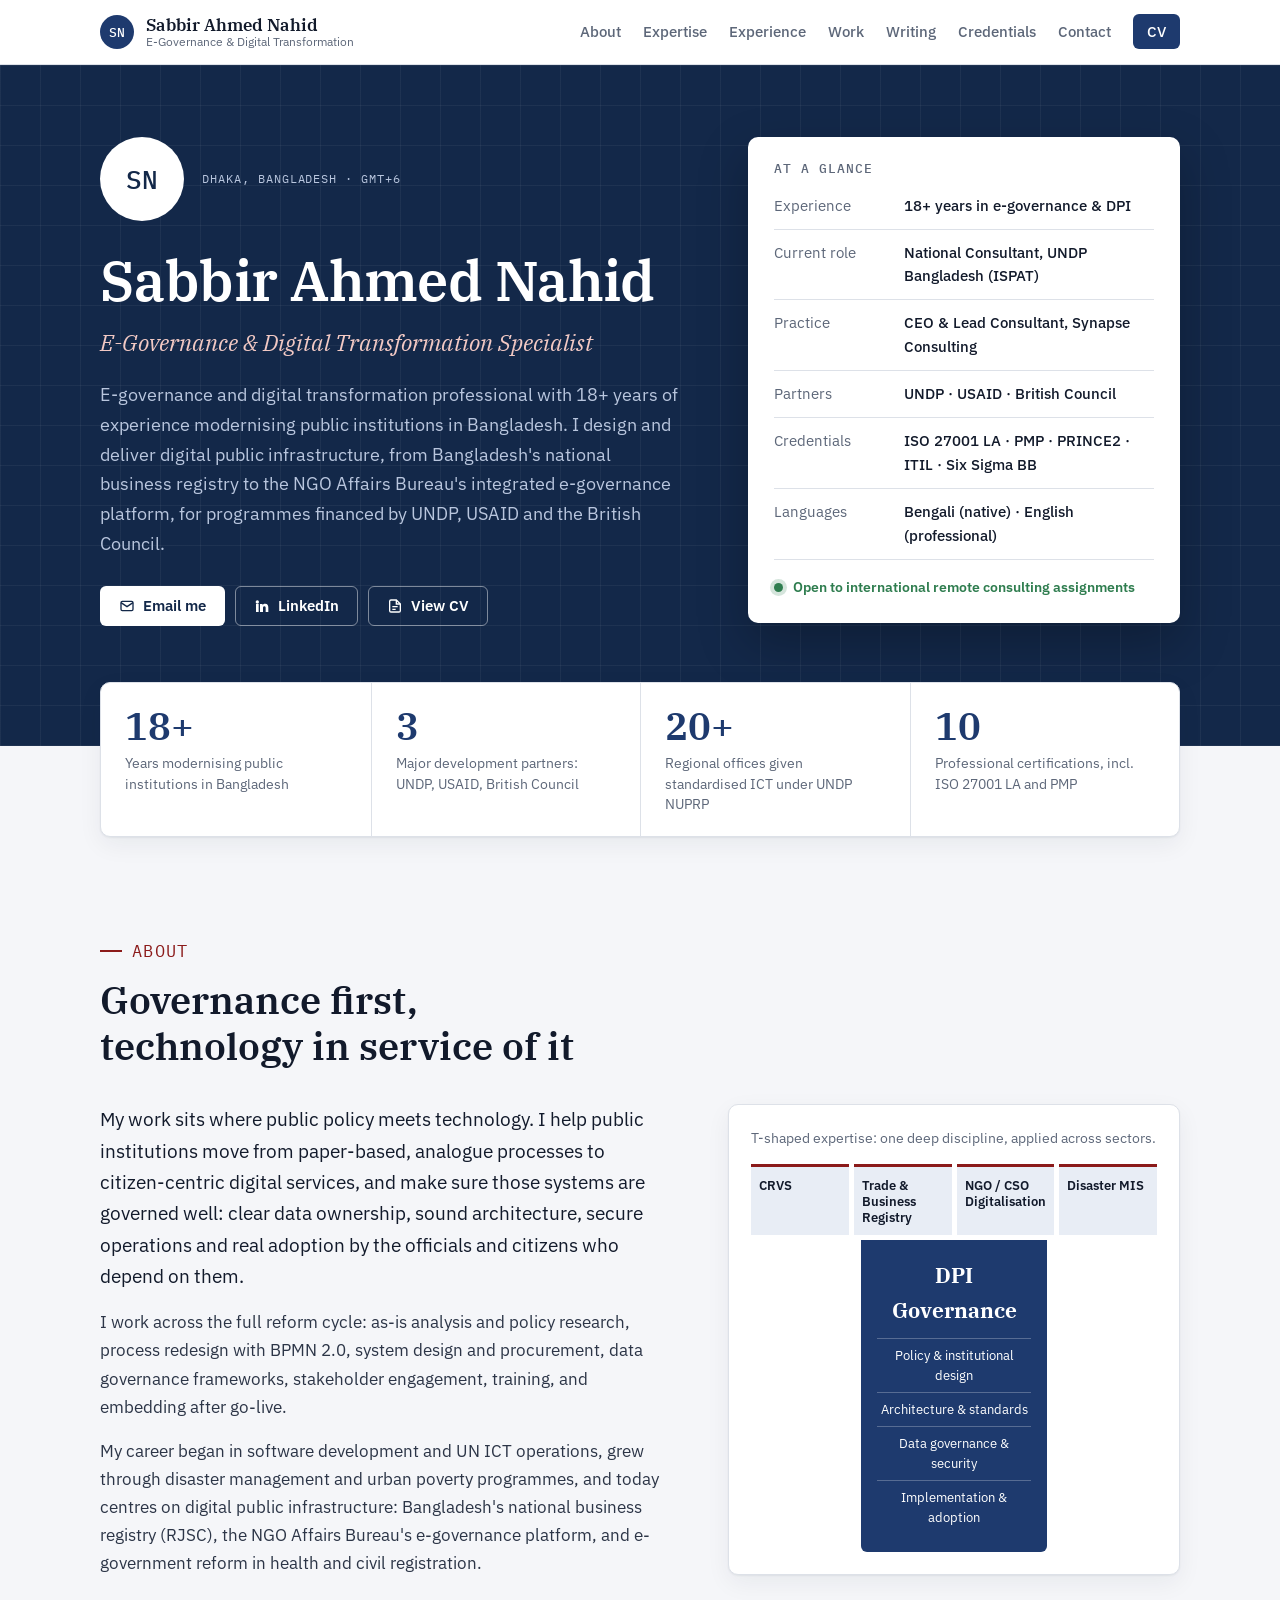
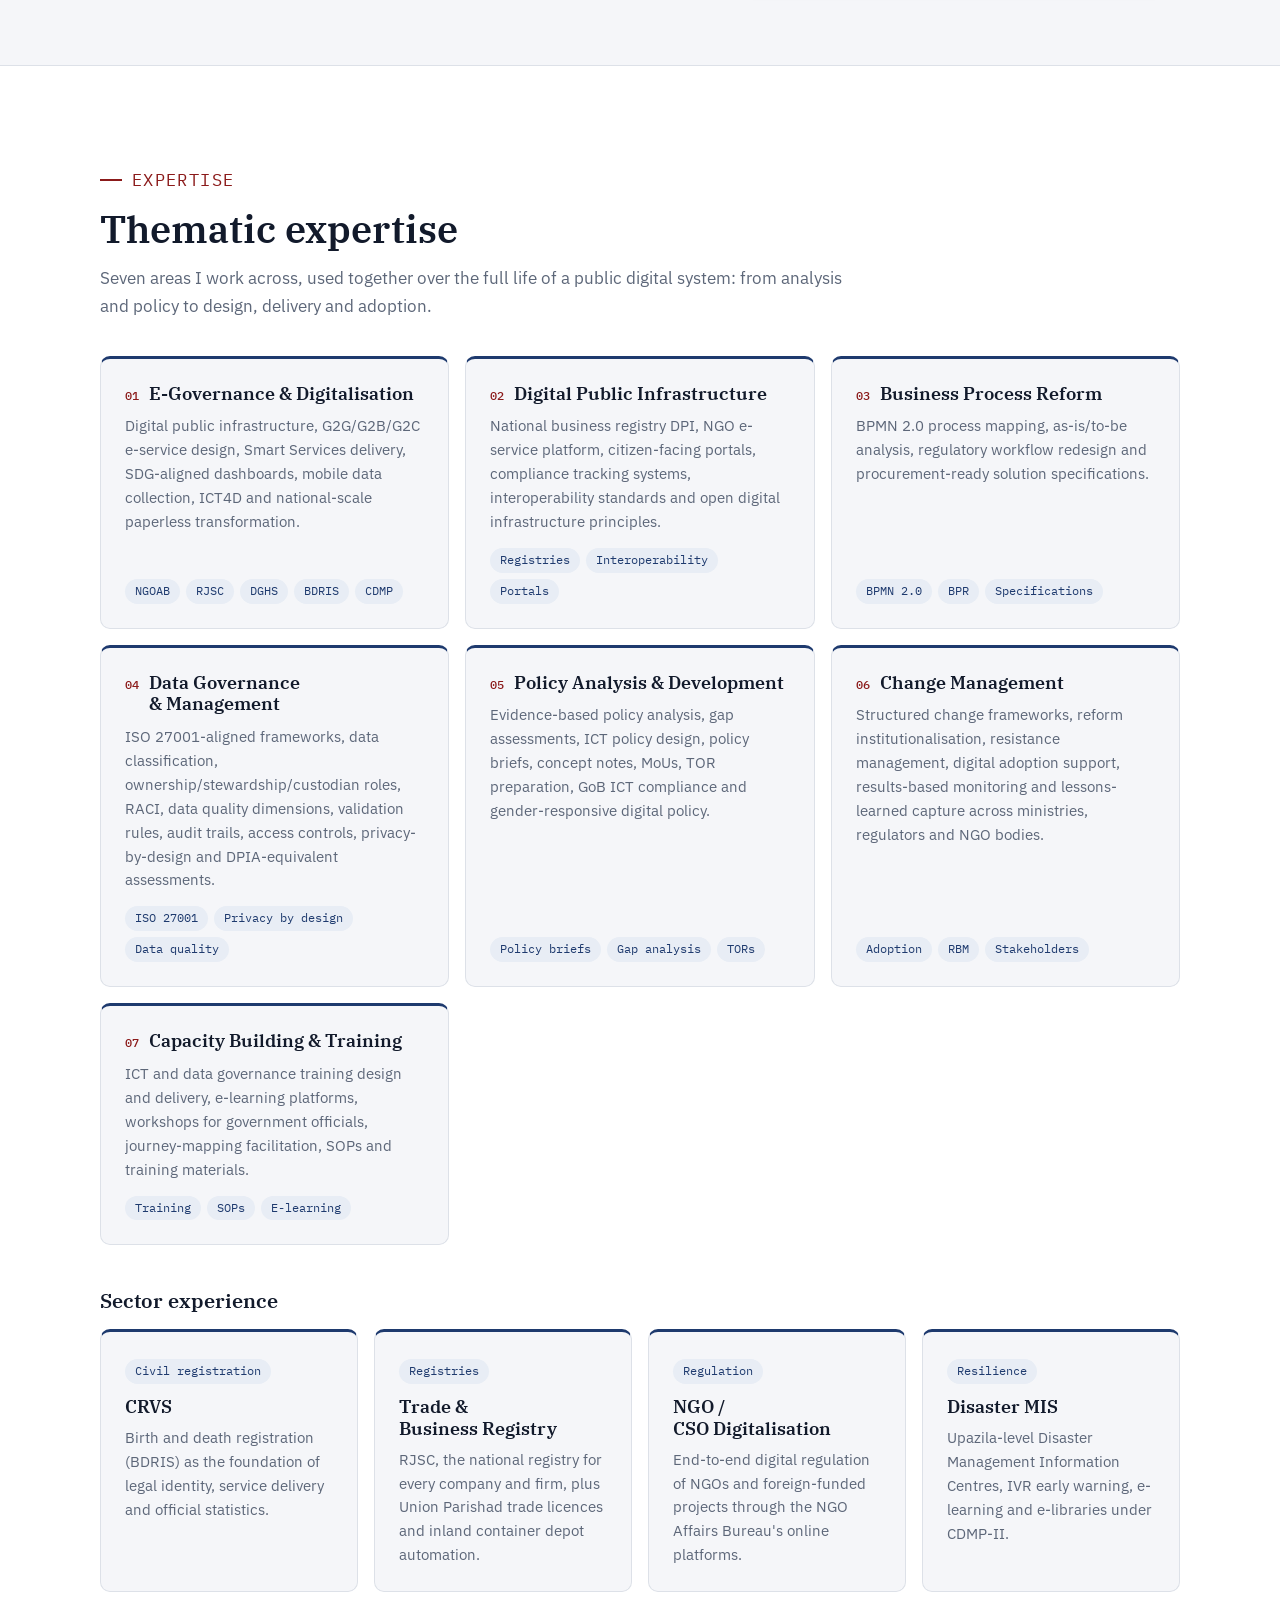
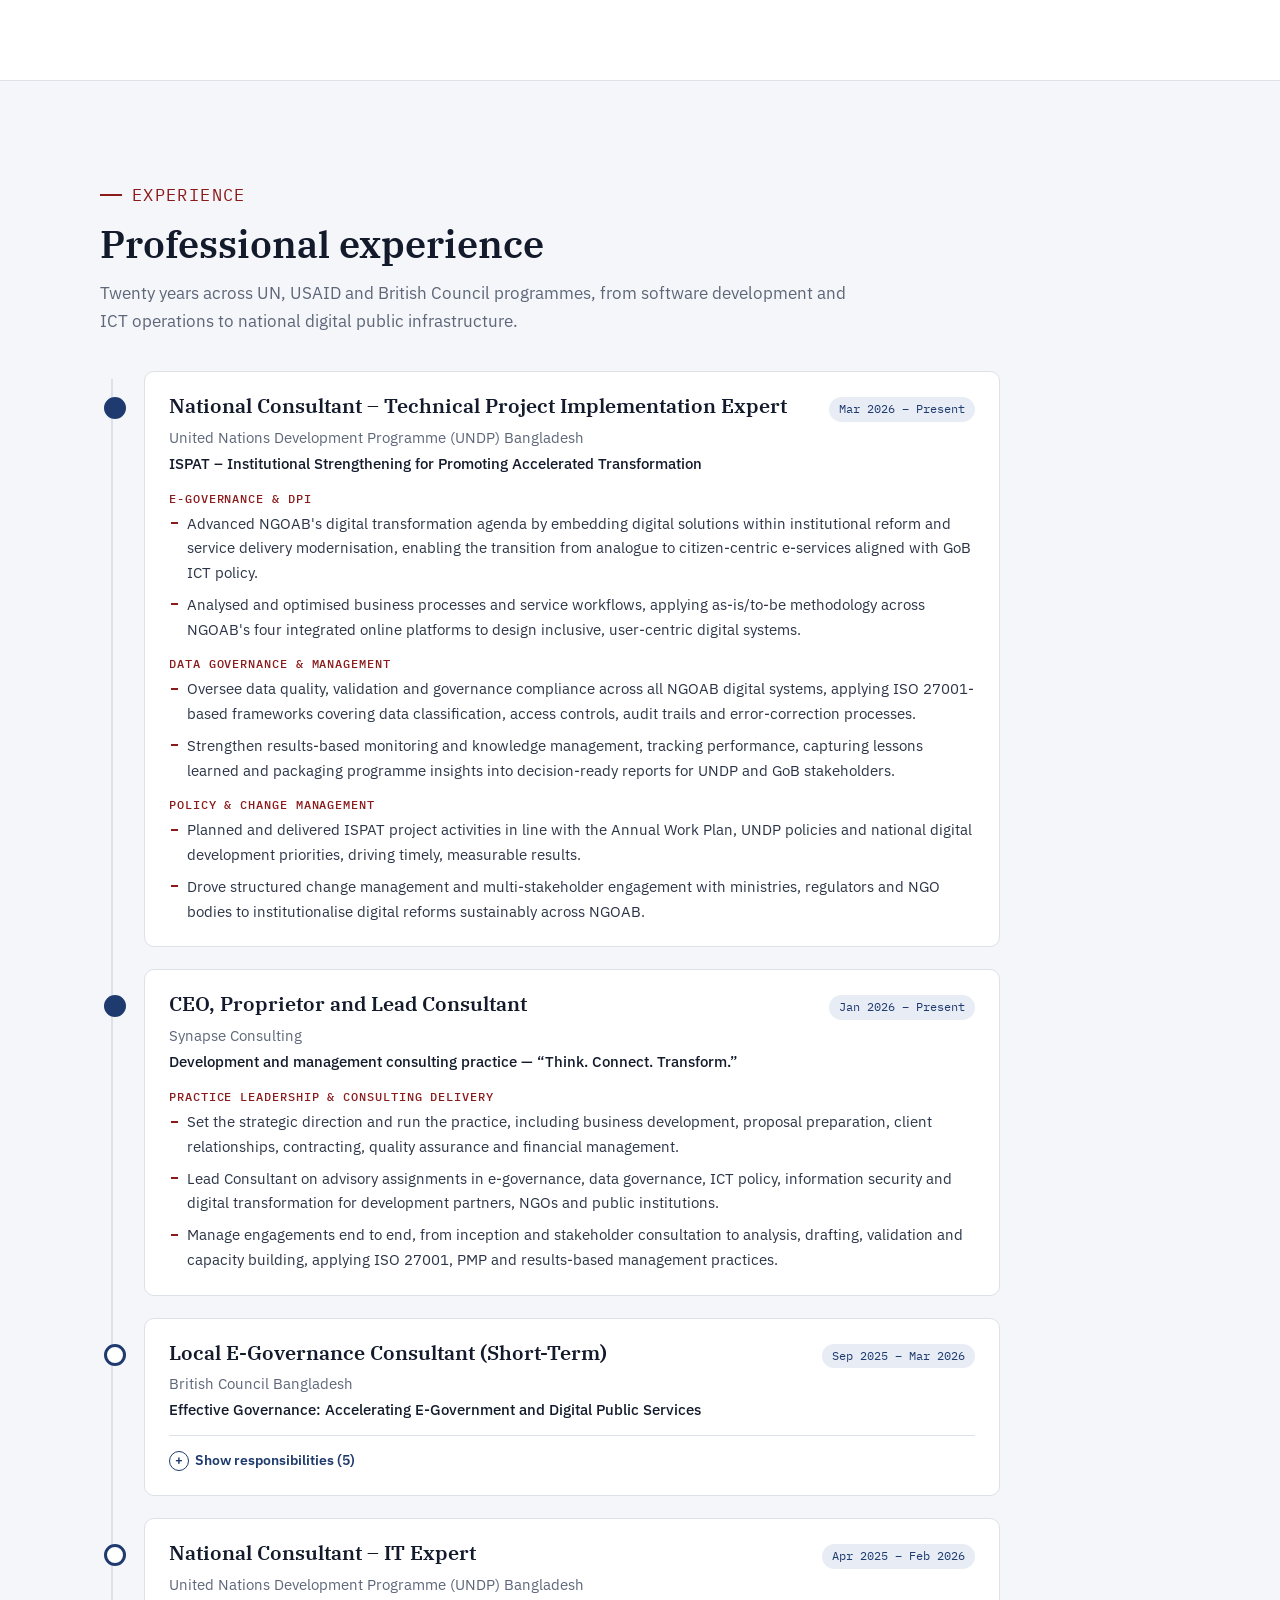
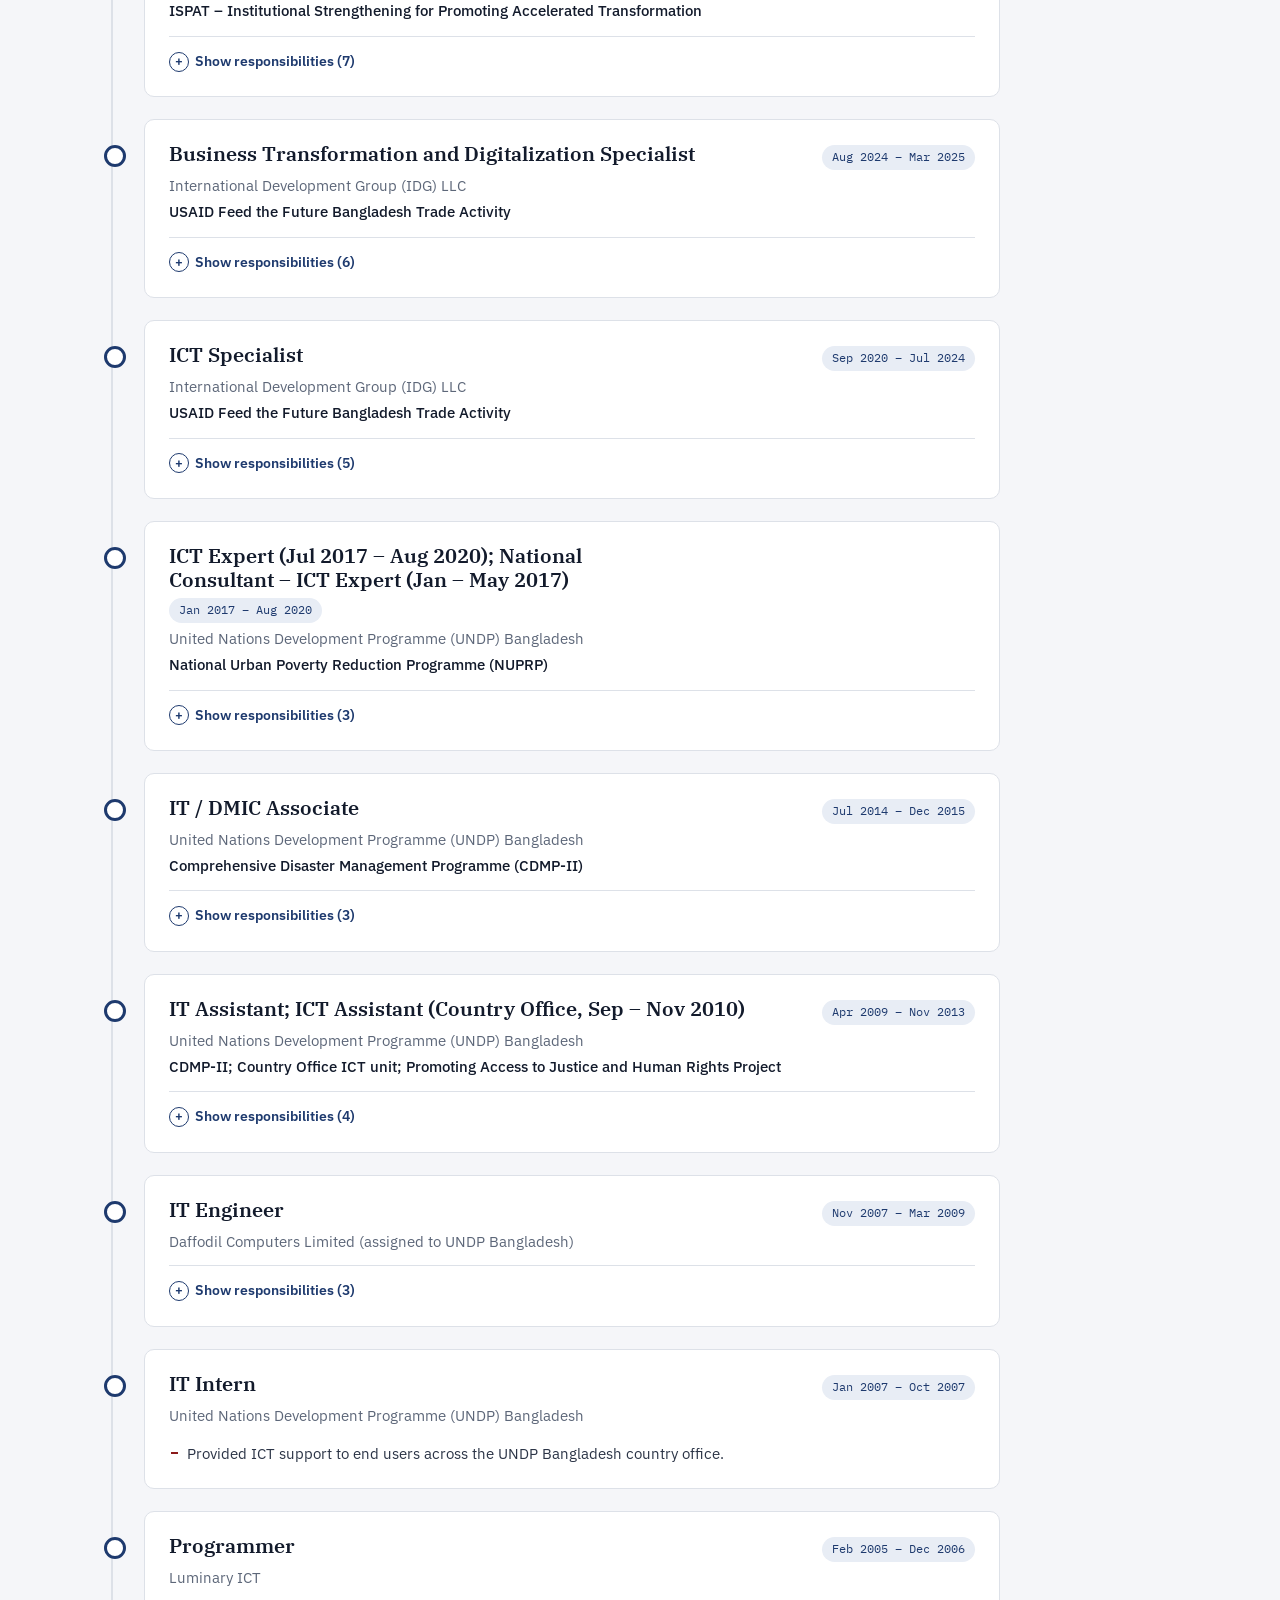
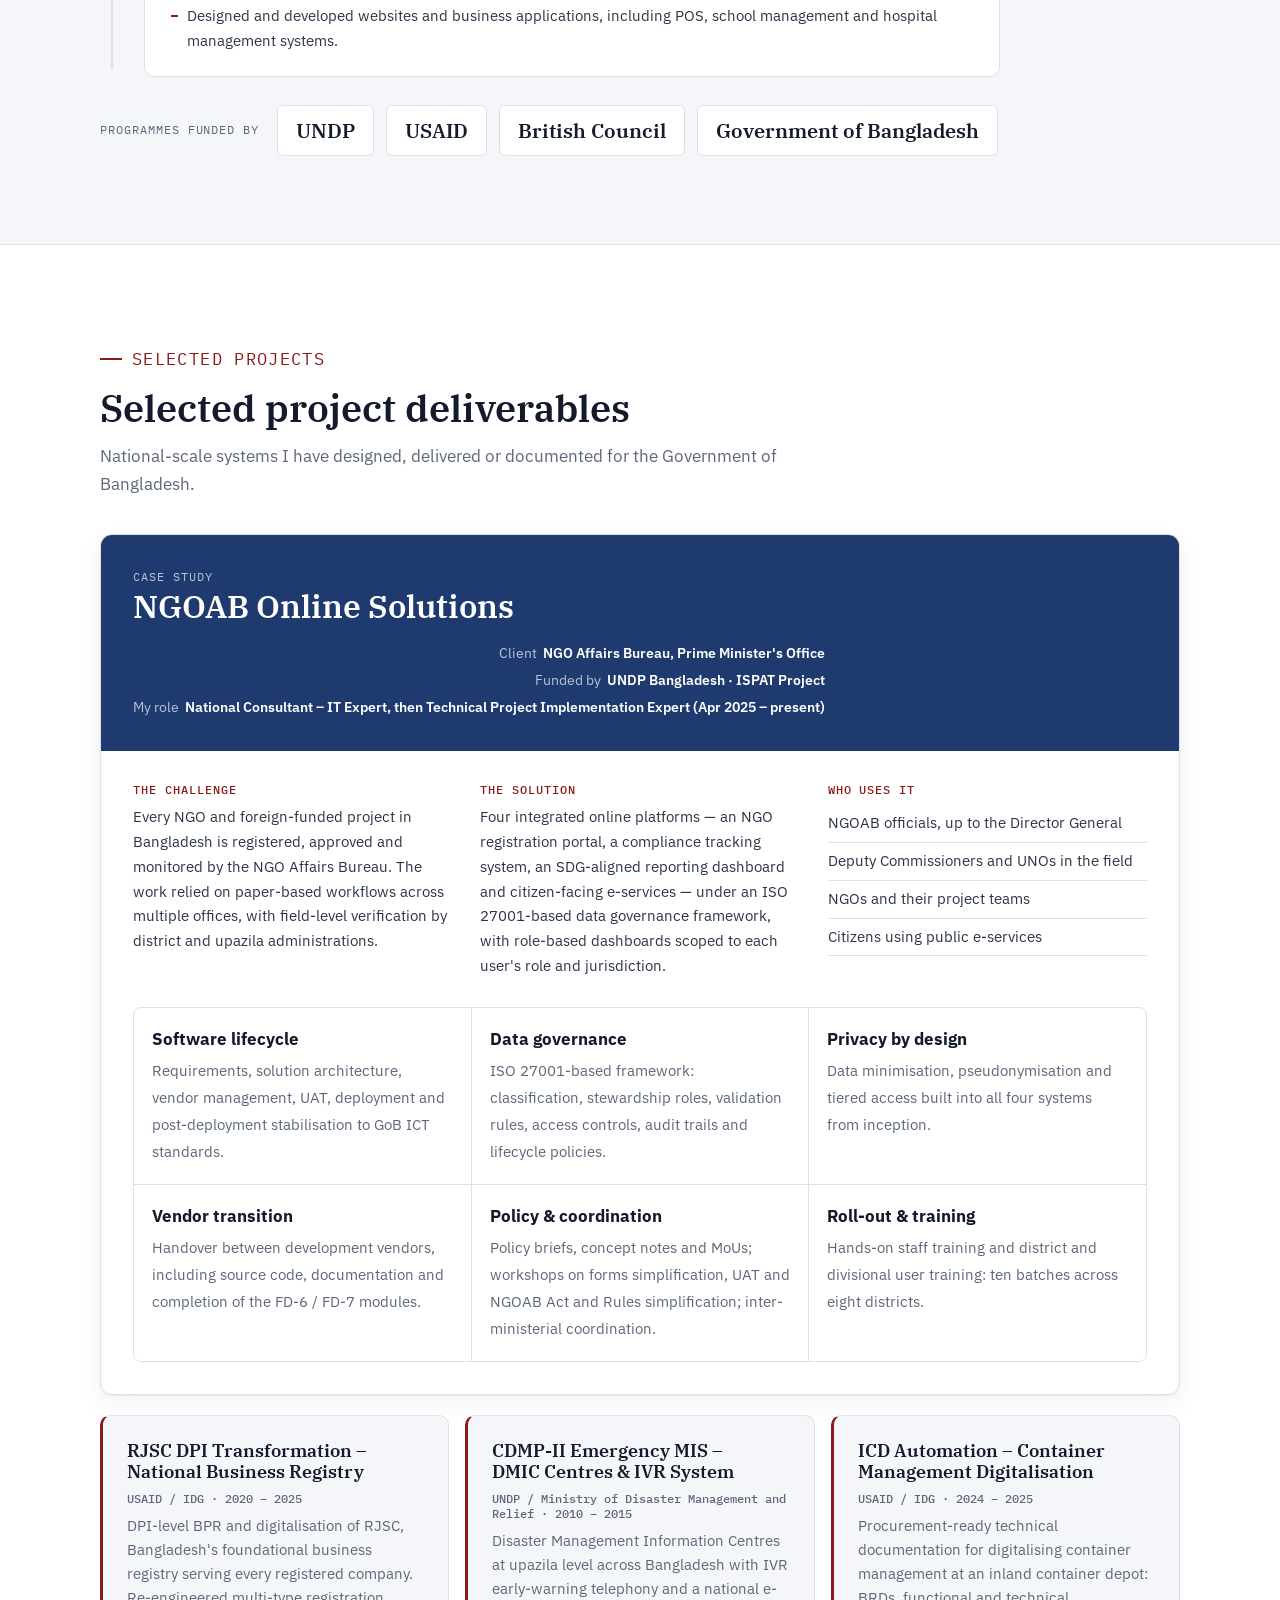
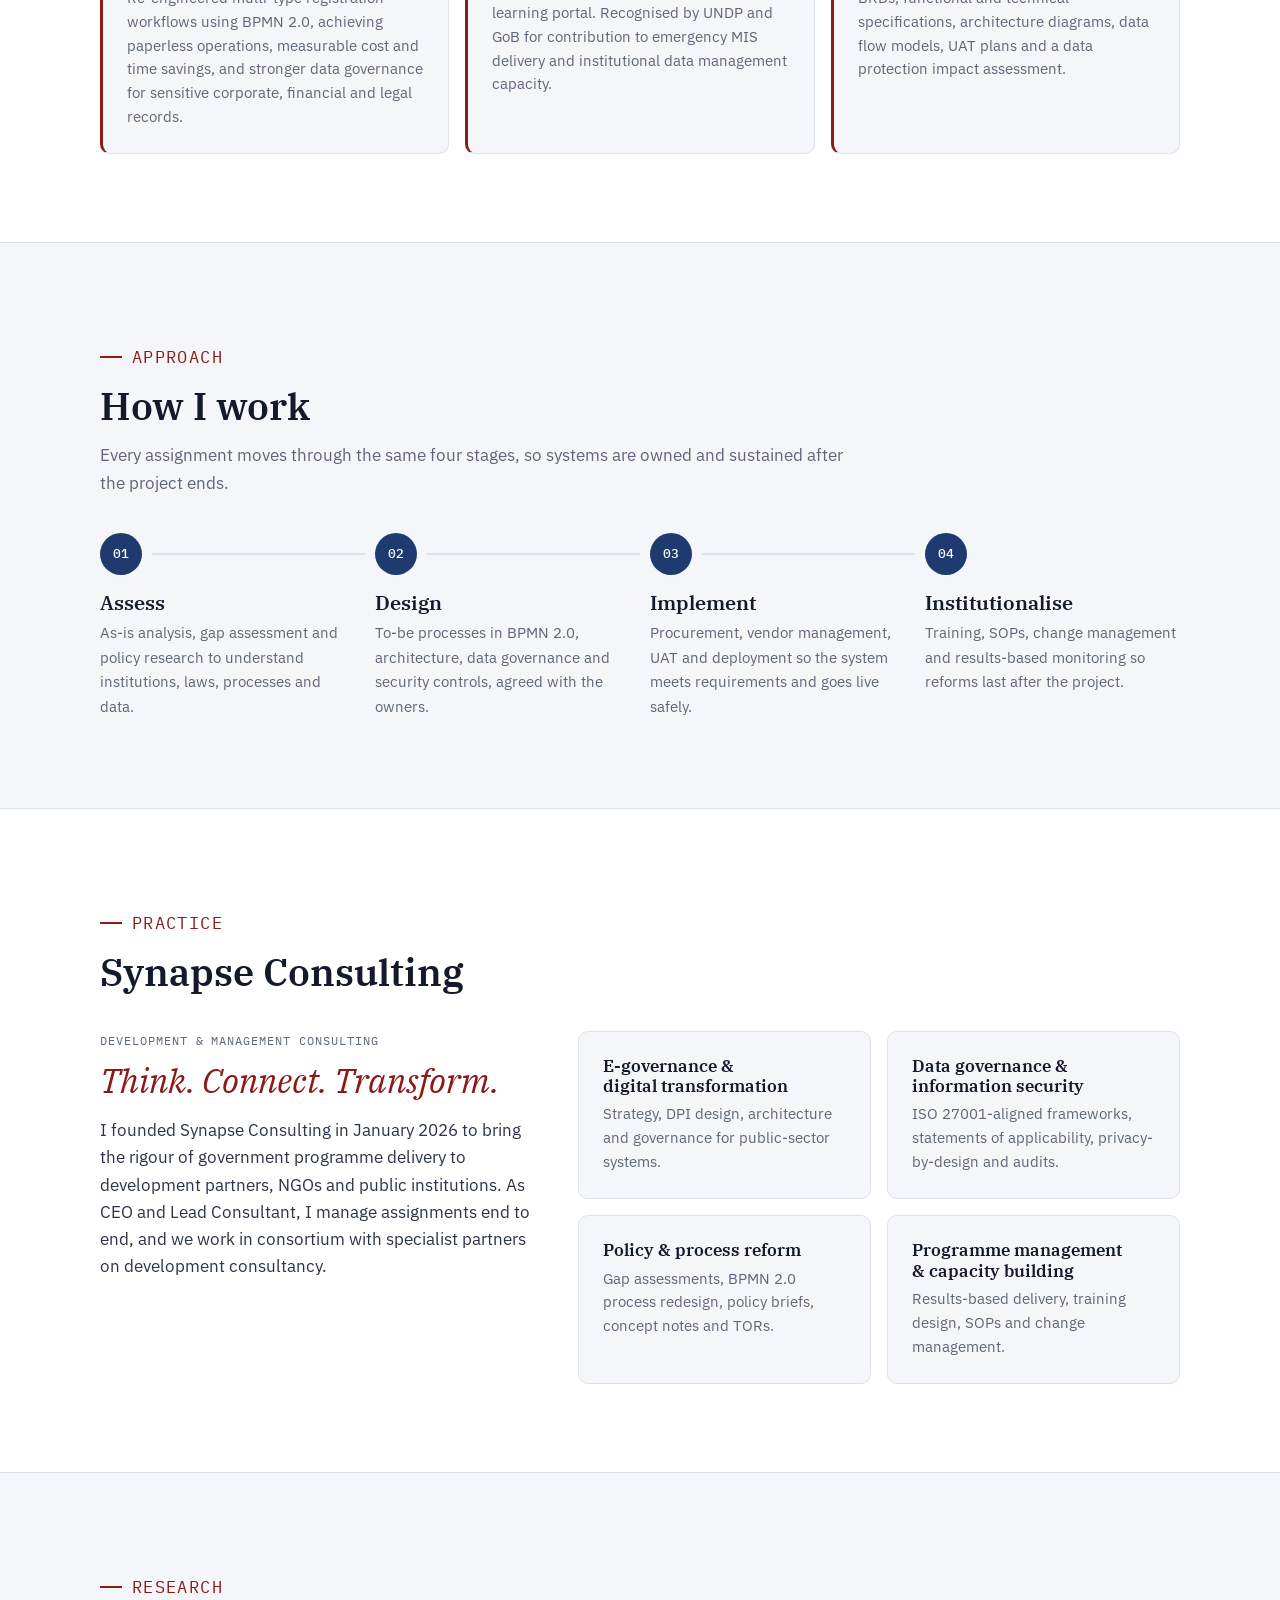
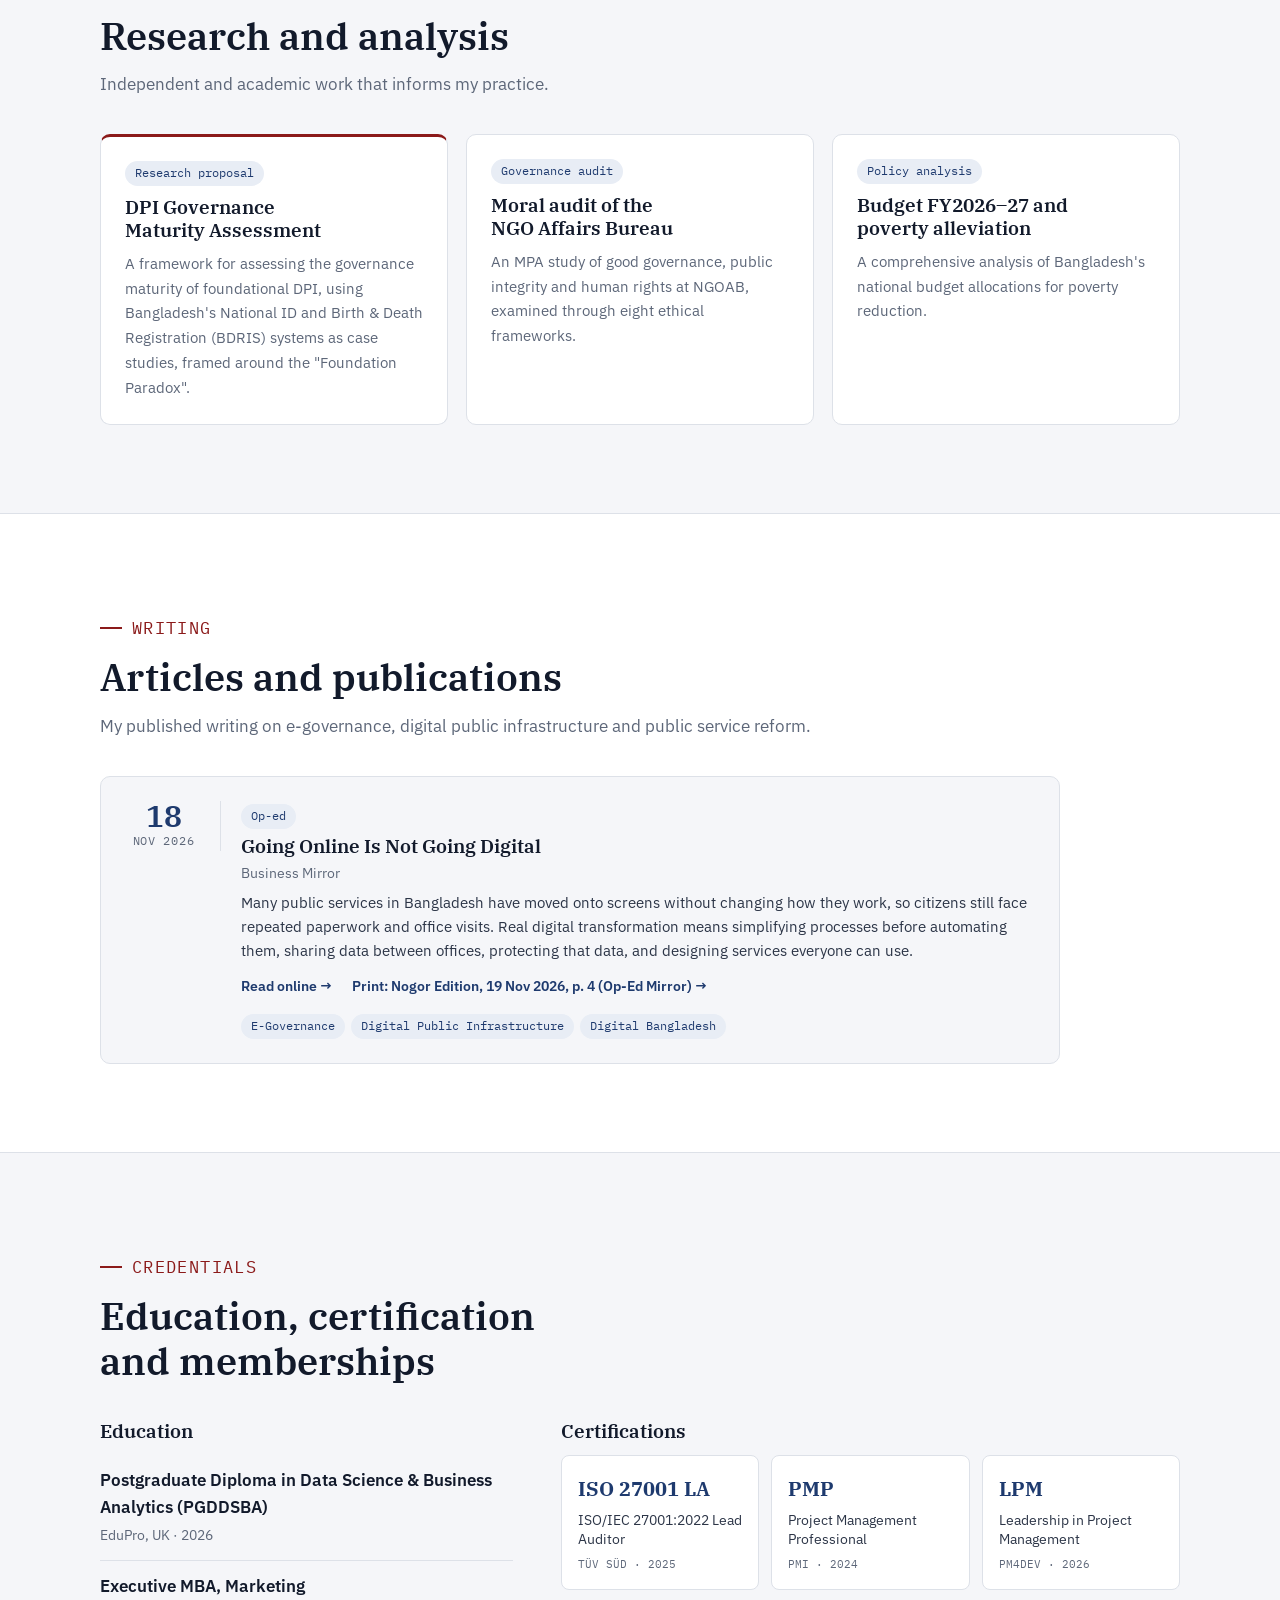
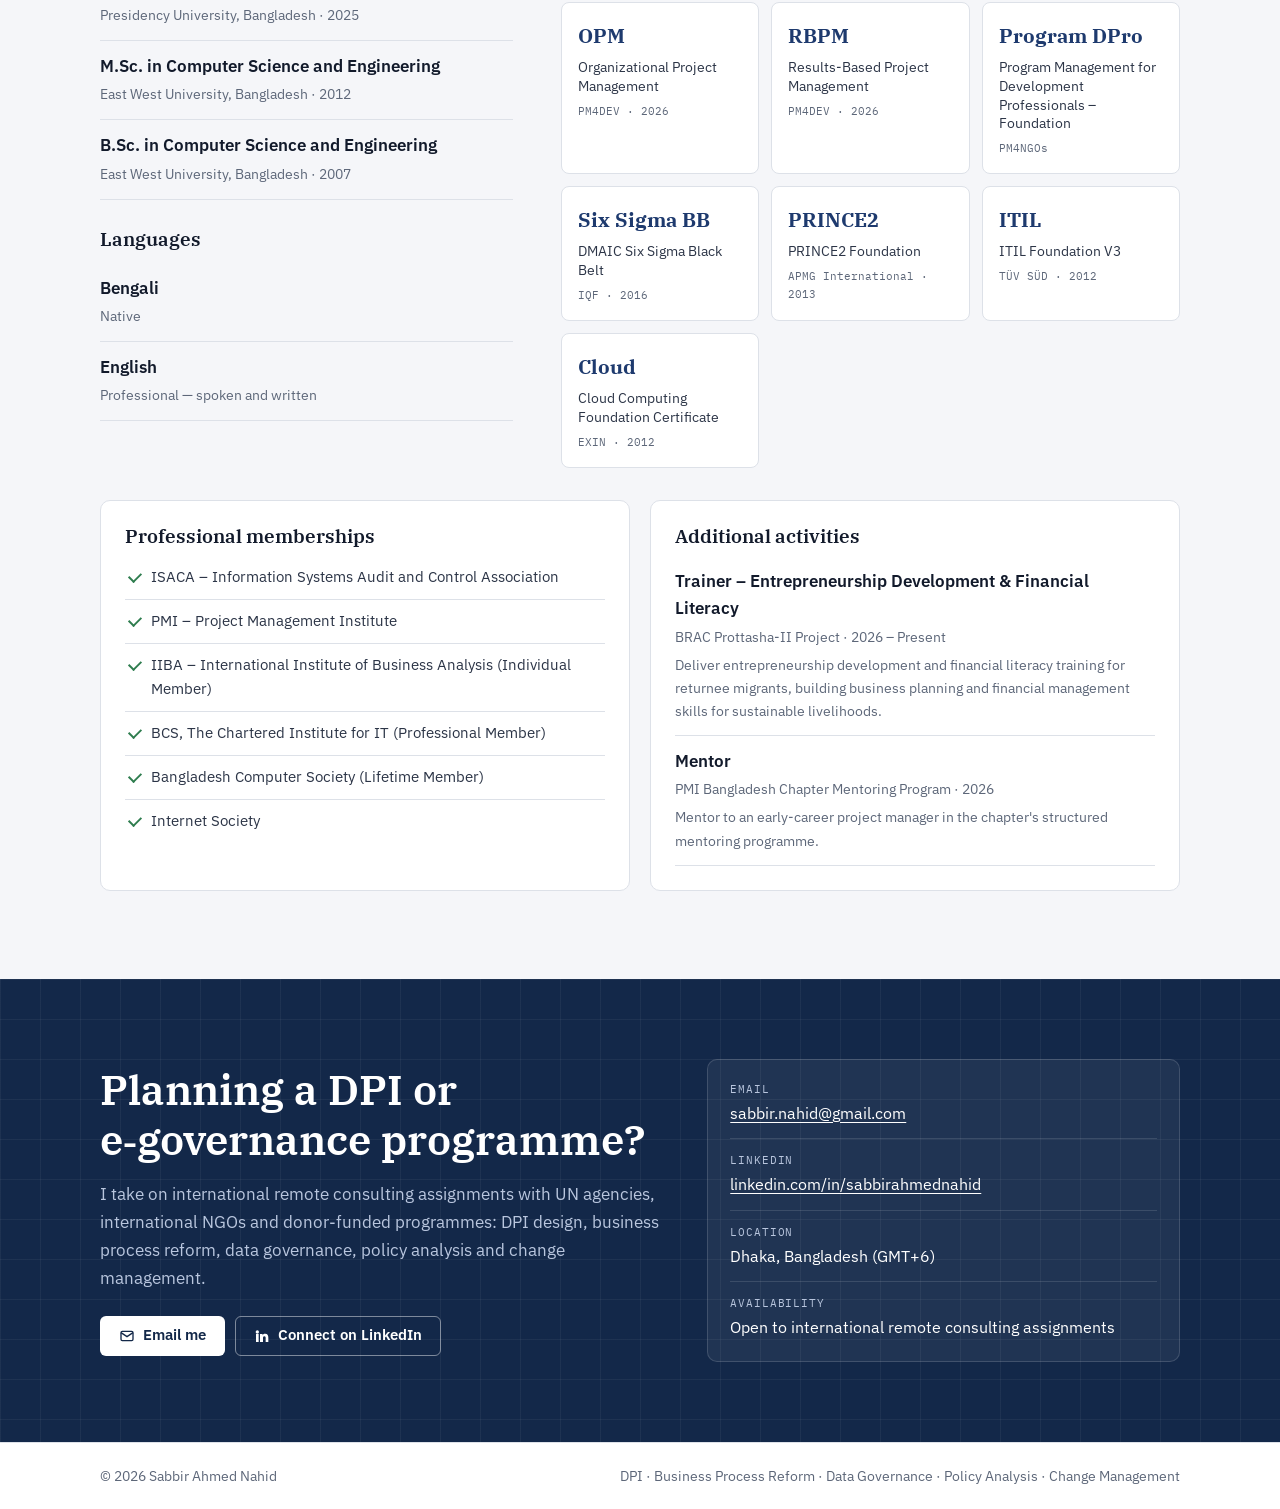
==== commit e4038a27: "SEO: server-side rendering via Pages Function, metadata, structured data, sitemap, robots, social im" ====
--- a/index.html
+++ b/index.html
@@ -1,23 +1,19 @@
 <!DOCTYPE html>
-<html lang="en">
+<html lang="en-GB">
 <head>
 <meta charset="utf-8">
 <meta name="viewport" content="width=device-width, initial-scale=1">
-<title>Sabbir Ahmed Nahid — DPI &amp; E-Governance Specialist</title>
-<meta name="description" content="Sabbir Ahmed Nahid: digital public infrastructure and e-governance specialist in Dhaka with 18+ years delivering programmes for UNDP, USAID and the British Council.">
-<meta property="og:title" content="Sabbir Ahmed Nahid — DPI &amp; E-Governance Specialist">
-<meta property="og:description" content="18+ years delivering e-governance and digital public infrastructure programmes for UNDP, USAID and the British Council.">
-<meta property="og:type" content="profile">
-<meta property="og:url" content="https://sabbirnahid.pages.dev/">
-<link rel="canonical" href="https://sabbirnahid.pages.dev/">
-<link rel="icon" href="data:image/svg+xml,%3Csvg xmlns='http://www.w3.org/2000/svg' viewBox='0 0 32 32'%3E%3Ccircle cx='16' cy='16' r='16' fill='%231e3a6e'/%3E%3Ctext x='16' y='20.5' font-family='monospace' font-size='12' fill='white' text-anchor='middle'%3ESN%3C/text%3E%3C/svg%3E">
+<title>Sabbir Ahmed Nahid — E-Governance &amp; DPI Specialist, Bangladesh</title>
+<meta name="description" content="Dhaka-based e-governance and digital public infrastructure (DPI) specialist with 18+ years on UNDP, USAID and British Council programmes in Bangladesh.">
+<link rel="icon" href="/favicon.ico" sizes="48x48">
+<link rel="icon" href="/assets/img/favicon.svg" type="image/svg+xml">
+<link rel="apple-touch-icon" href="/assets/img/apple-touch-icon.png">
+<link rel="manifest" href="/site.webmanifest">
+<meta name="theme-color" content="#1e3a6e">
 <link rel="preconnect" href="https://fonts.googleapis.com">
 <link rel="preconnect" href="https://fonts.gstatic.com" crossorigin>
 <link href="https://fonts.googleapis.com/css2?family=IBM+Plex+Mono:wght@400;500&family=IBM+Plex+Sans:wght@400;500;600&family=IBM+Plex+Serif:ital,wght@0,500;0,600;1,400&display=swap" rel="stylesheet">
 <link rel="stylesheet" href="/assets/css/style.css">
-<script type="application/ld+json">
-{"@context":"https://schema.org","@type":"Person","name":"Sabbir Ahmed Nahid","jobTitle":"Digital Public Infrastructure & E-Governance Specialist","address":{"@type":"PostalAddress","addressLocality":"Dhaka","addressCountry":"BD"},"email":"mailto:sabbir.nahid@gmail.com","url":"https://sabbirnahid.pages.dev/","sameAs":["https://www.linkedin.com/in/sabbirahmednahid/"],"alumniOf":"East West University"}
-</script>
 </head>
 <body data-page="home">
 
@@ -118,6 +114,6 @@
 </main>
 
 <footer id="site-footer"></footer>
-<script src="/assets/js/site.js"></script>
+<script type="module" src="/assets/js/site.js"></script>
 </body>
 </html>
--- a/assets/css/style.css
+++ b/assets/css/style.css
@@ -247,14 +247,18 @@
 
 /* Writing */
 .writing{display:grid;gap:12px;max-width:960px}
-.wpost{display:grid;grid-template-columns:96px 1fr auto;gap:20px;align-items:center;text-decoration:none;color:inherit;transition:border-color .15s,transform .15s}
-.wpost:hover{border-color:var(--navy);transform:translateY(-2px)}
+.wpost{display:grid;grid-template-columns:96px 1fr;gap:20px;align-items:start}
+.wpost h3 a{color:var(--ink);text-decoration:none}
+.wpost h3 a:hover{color:var(--navy);text-decoration:underline}
+.wlinks{display:flex;flex-wrap:wrap;gap:8px 20px;margin-top:12px;font-size:14px;font-weight:600}
+.wlinks a{text-decoration:none}
+.wlinks a:hover{text-decoration:underline}
+.wpost .tags{margin-top:12px}
 .wpost time{display:grid;text-align:center;border-right:1px solid var(--rule);padding-right:18px;font-family:var(--mono);color:var(--muted);font-size:12px;letter-spacing:.06em;text-transform:uppercase}
 .wpost time b{font:600 30px/1 var(--display);color:var(--navy);letter-spacing:0}
 .wpost h3{font-size:19px;margin:6px 0 4px}
 .wpost .src{font-size:14px;color:var(--muted)}
 .wpost p.sum{font-size:14.5px;color:var(--text);margin-top:6px}
-.wpost .go{font-size:14px;font-weight:600;color:var(--navy);white-space:nowrap}
 @media (max-width:640px){.wpost{grid-template-columns:1fr}.wpost time{display:flex;gap:8px;align-items:baseline;border-right:0;padding:0;text-align:left}.wpost time b{font-size:20px}}
 
 /* Credentials */
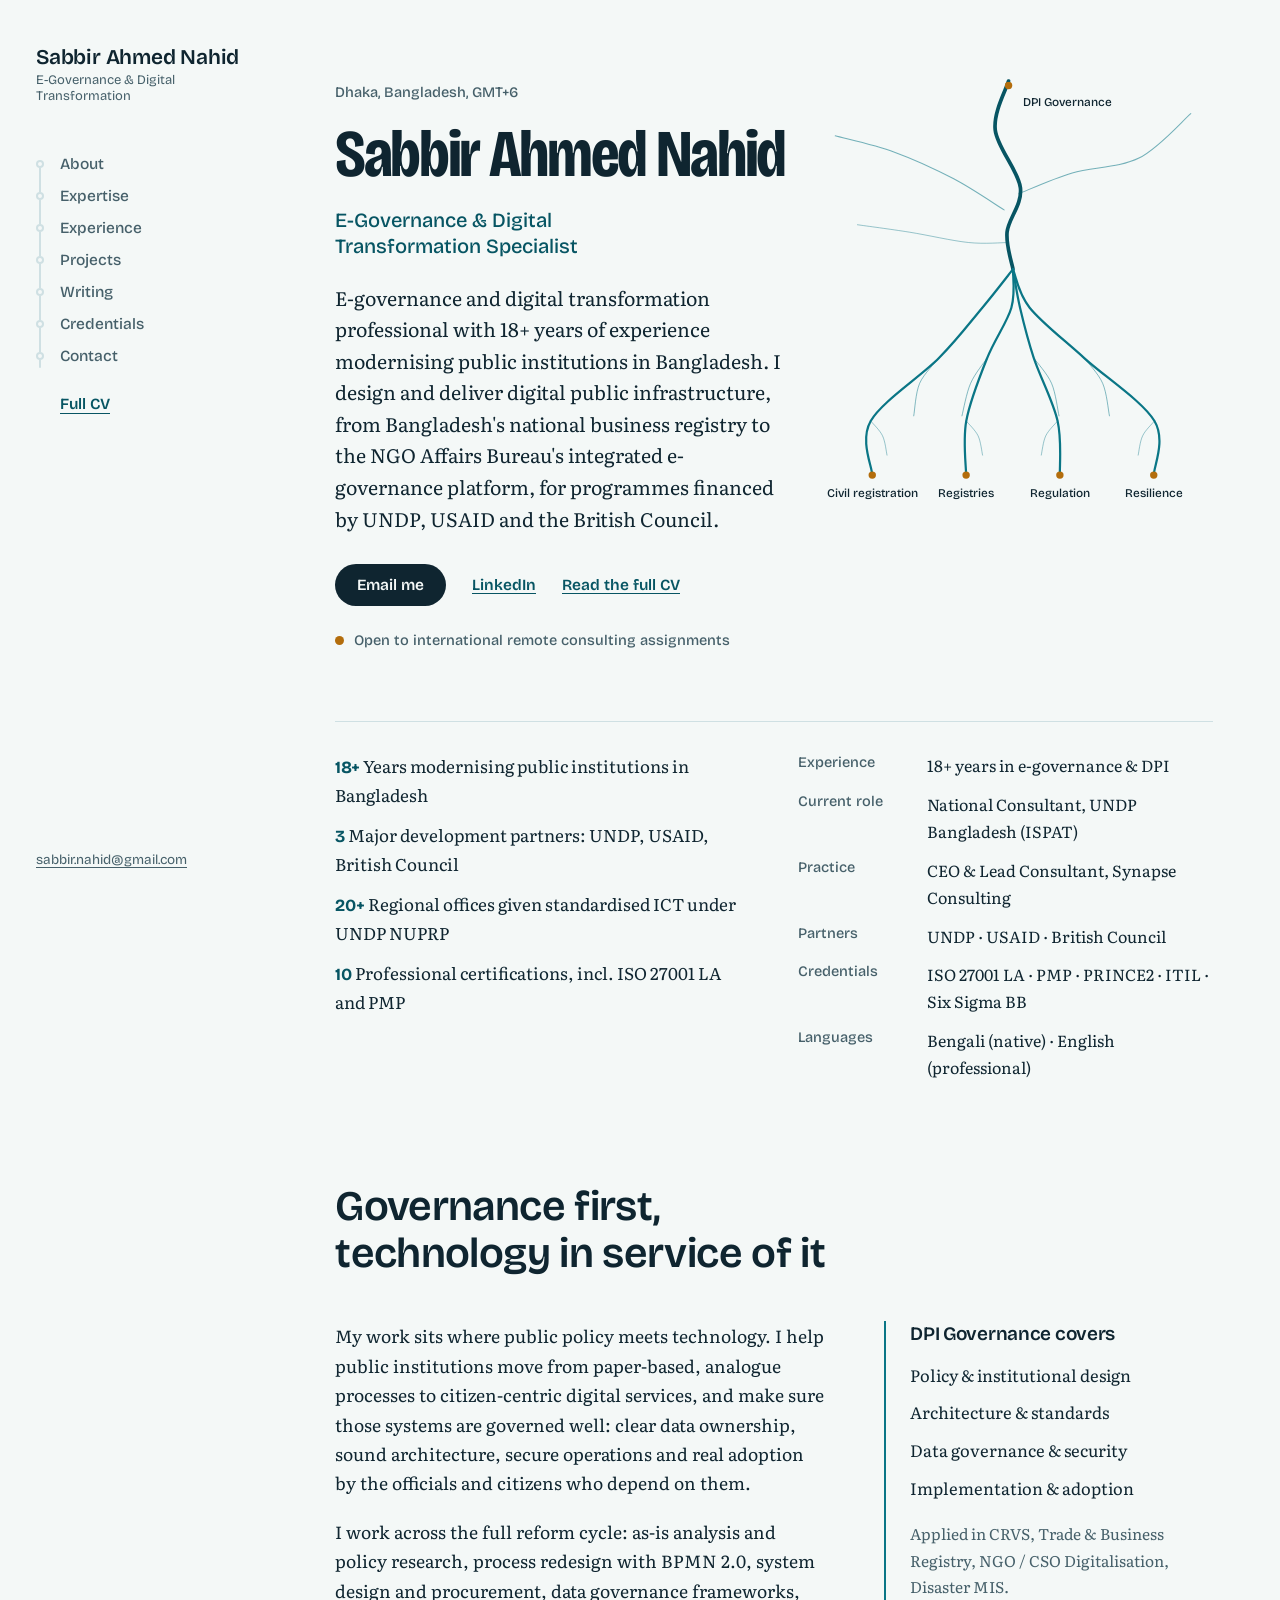
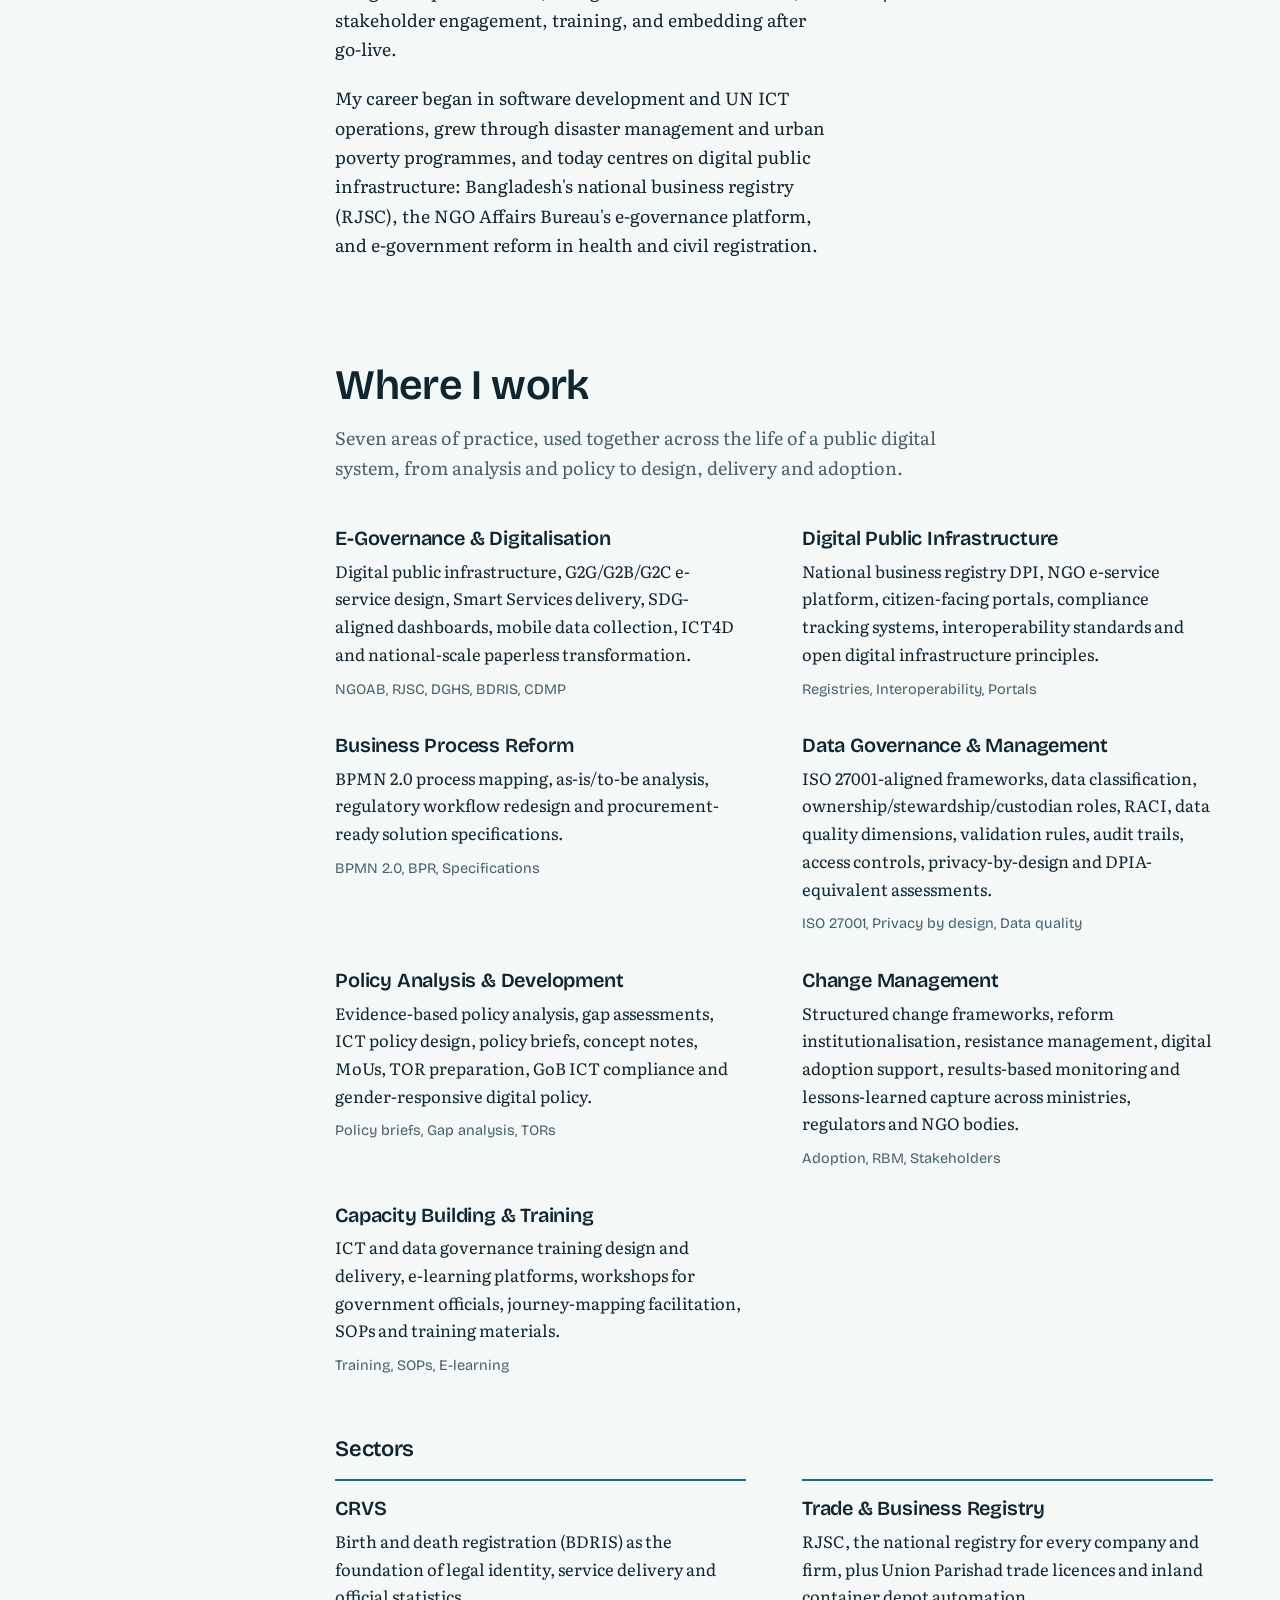
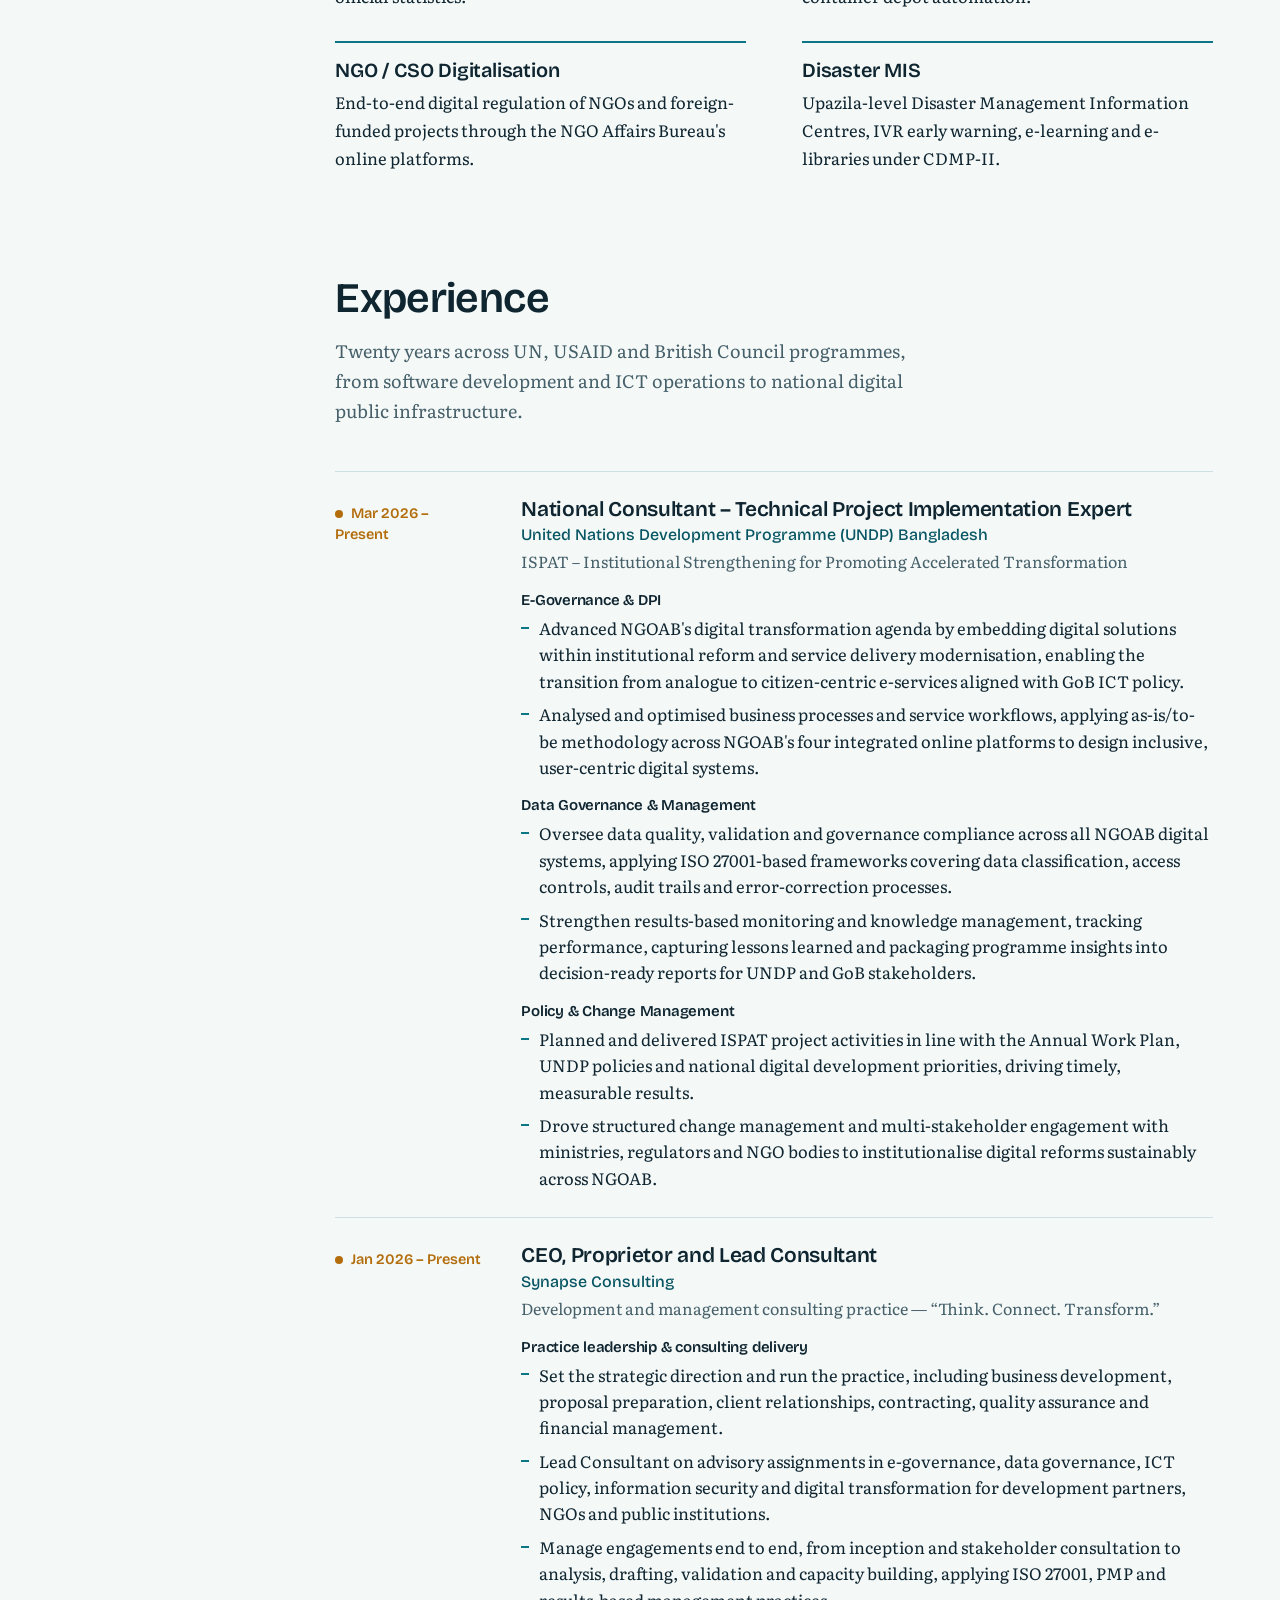
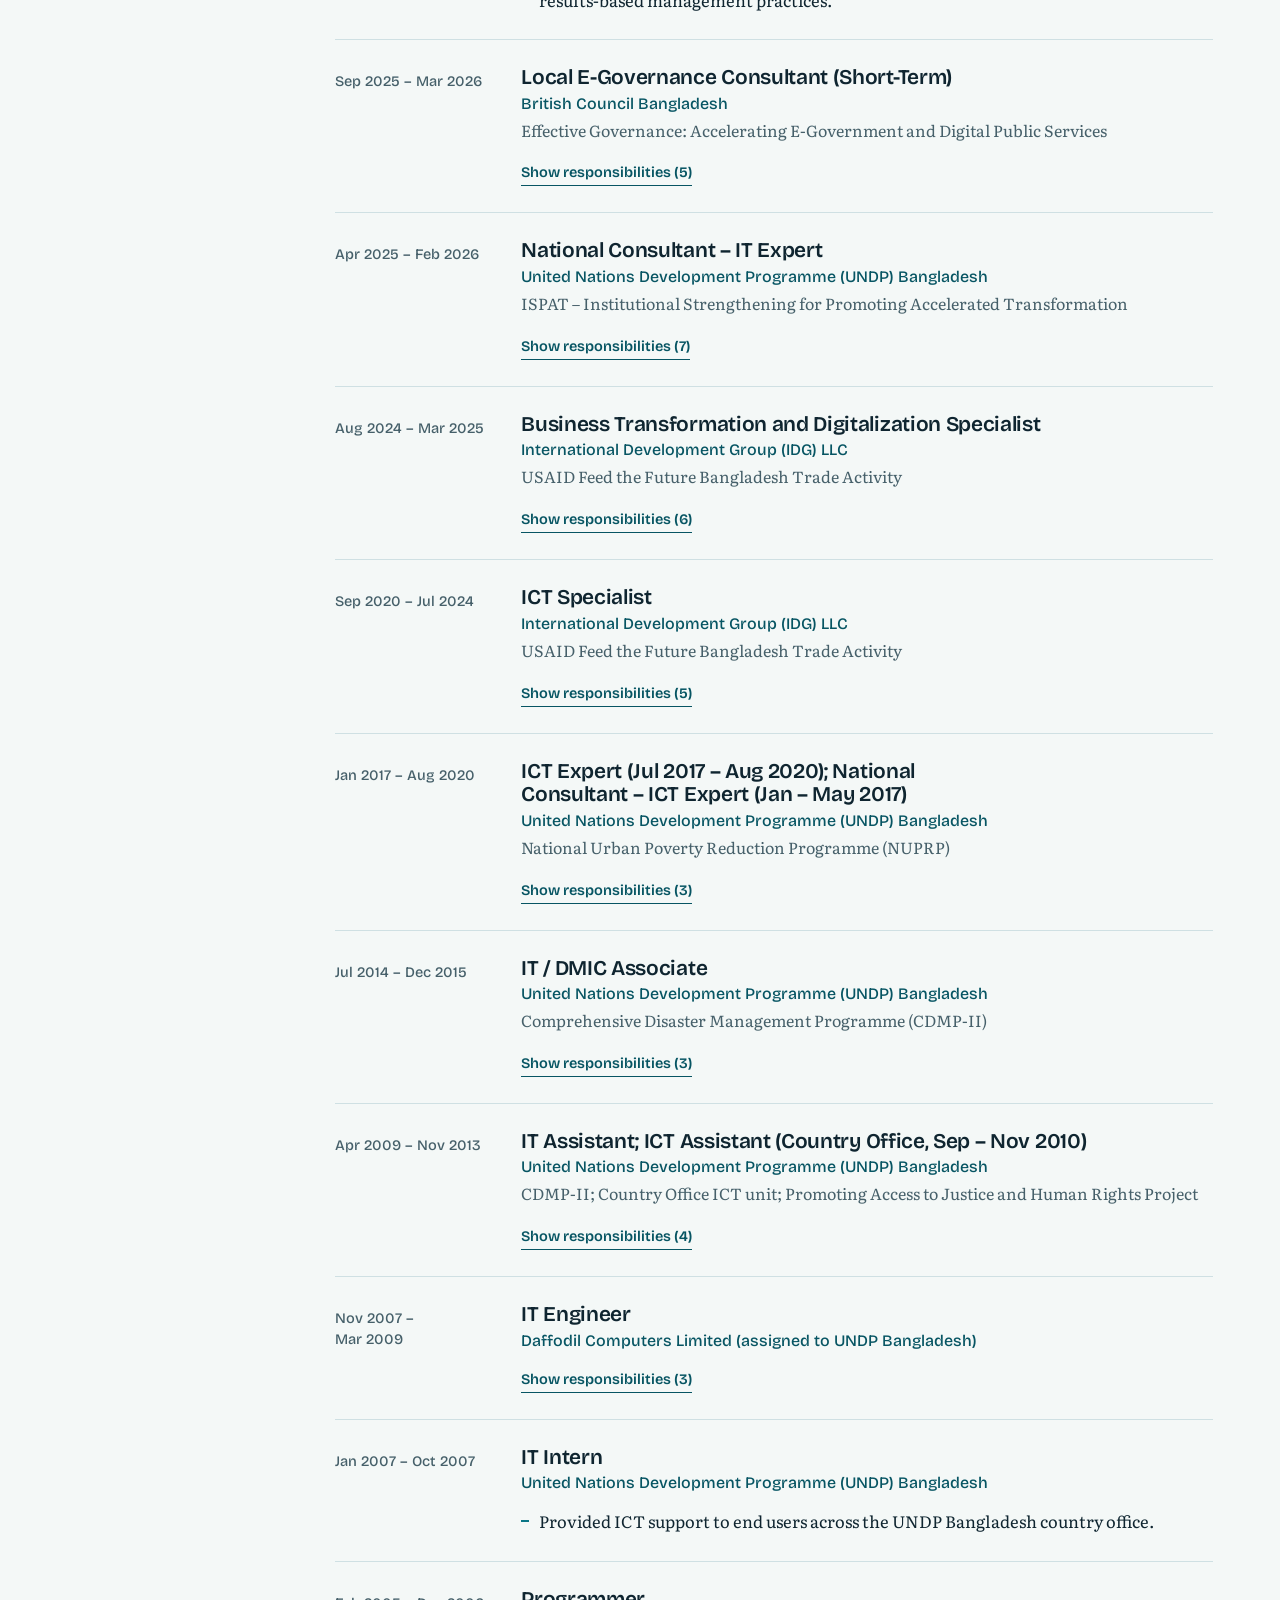
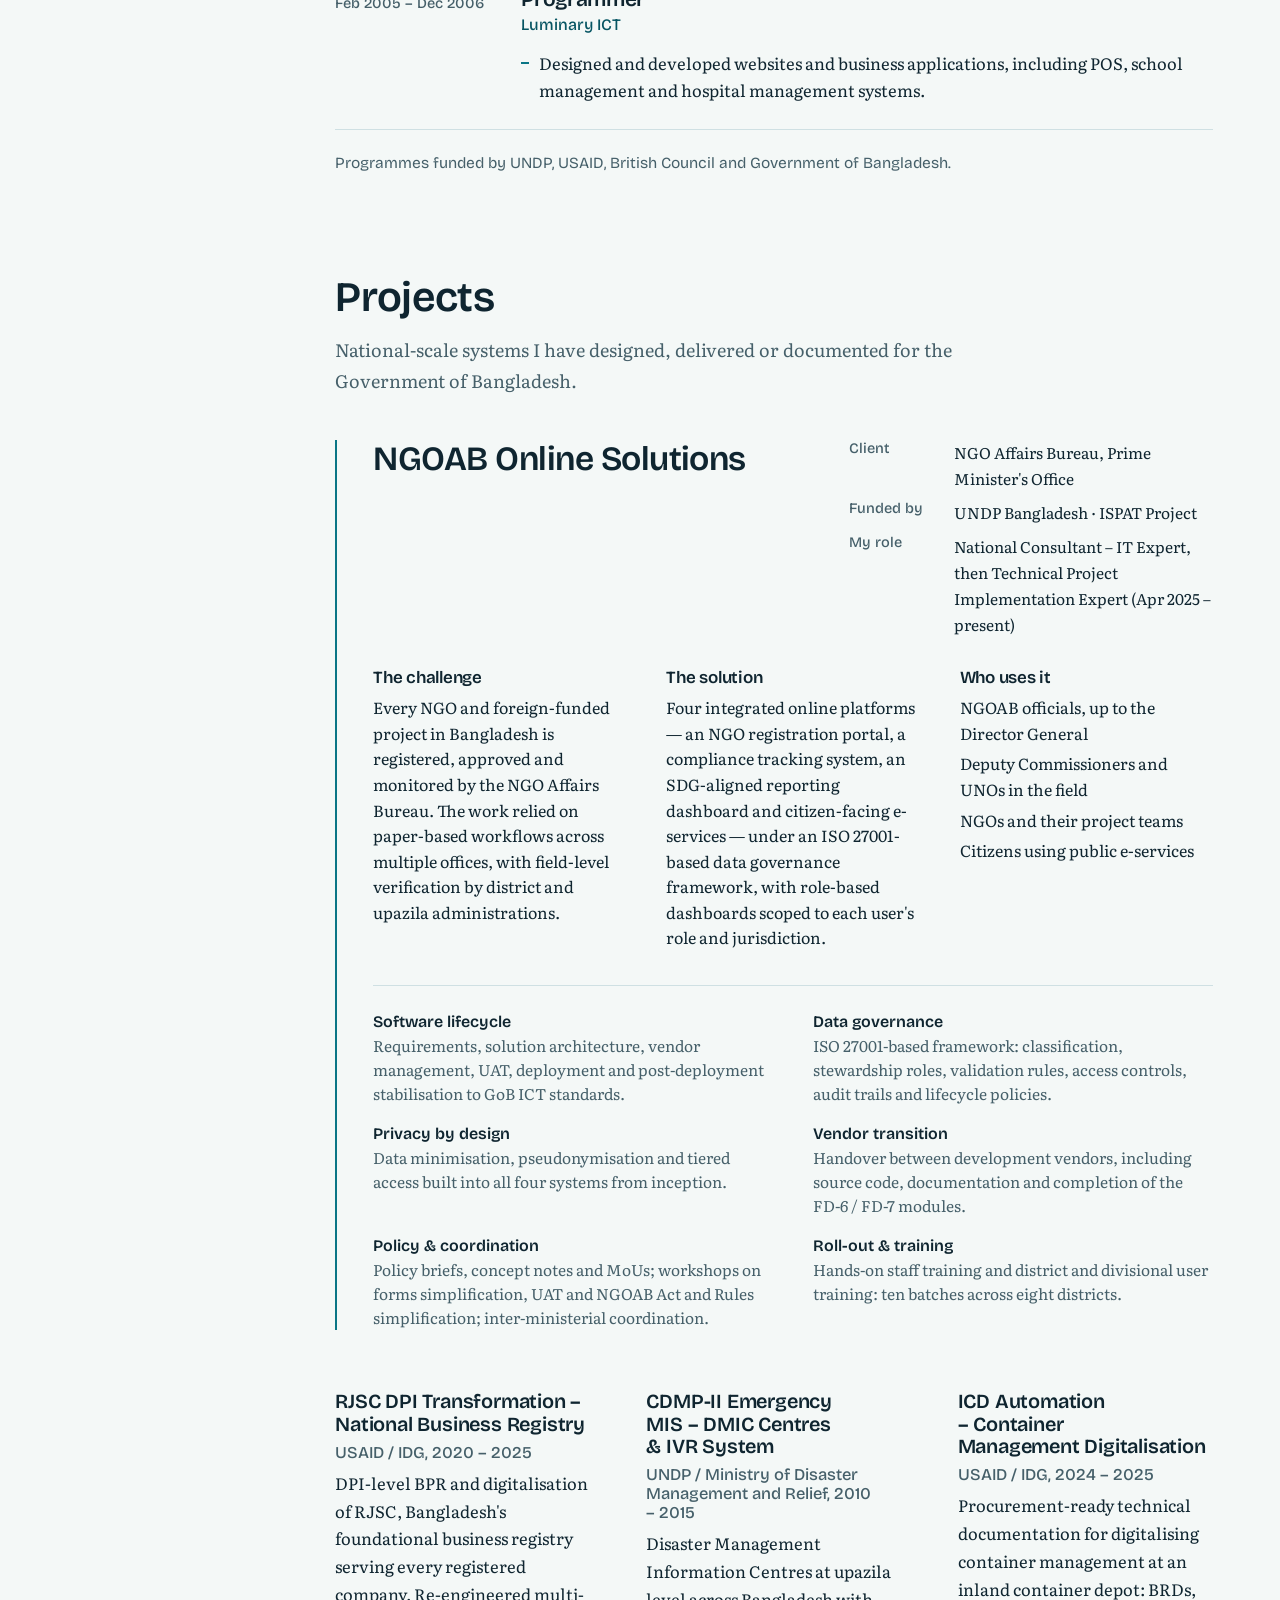
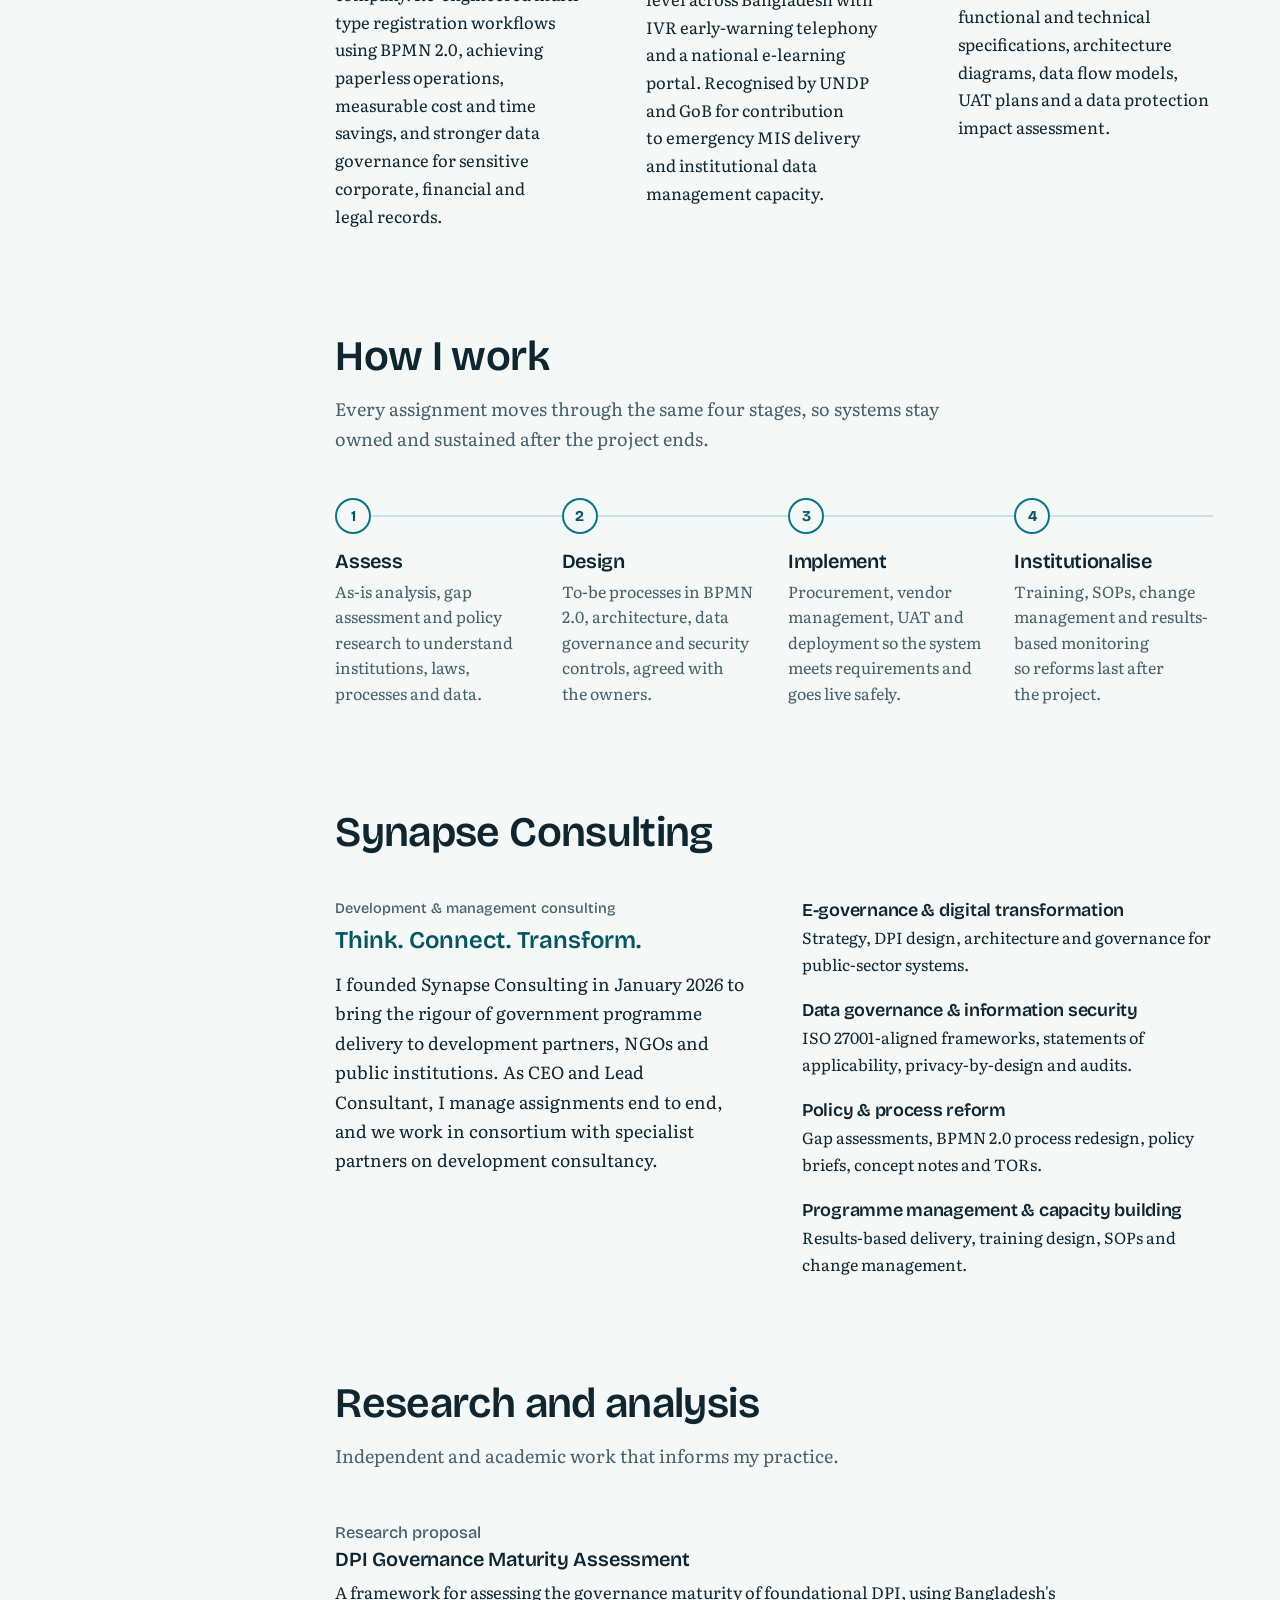
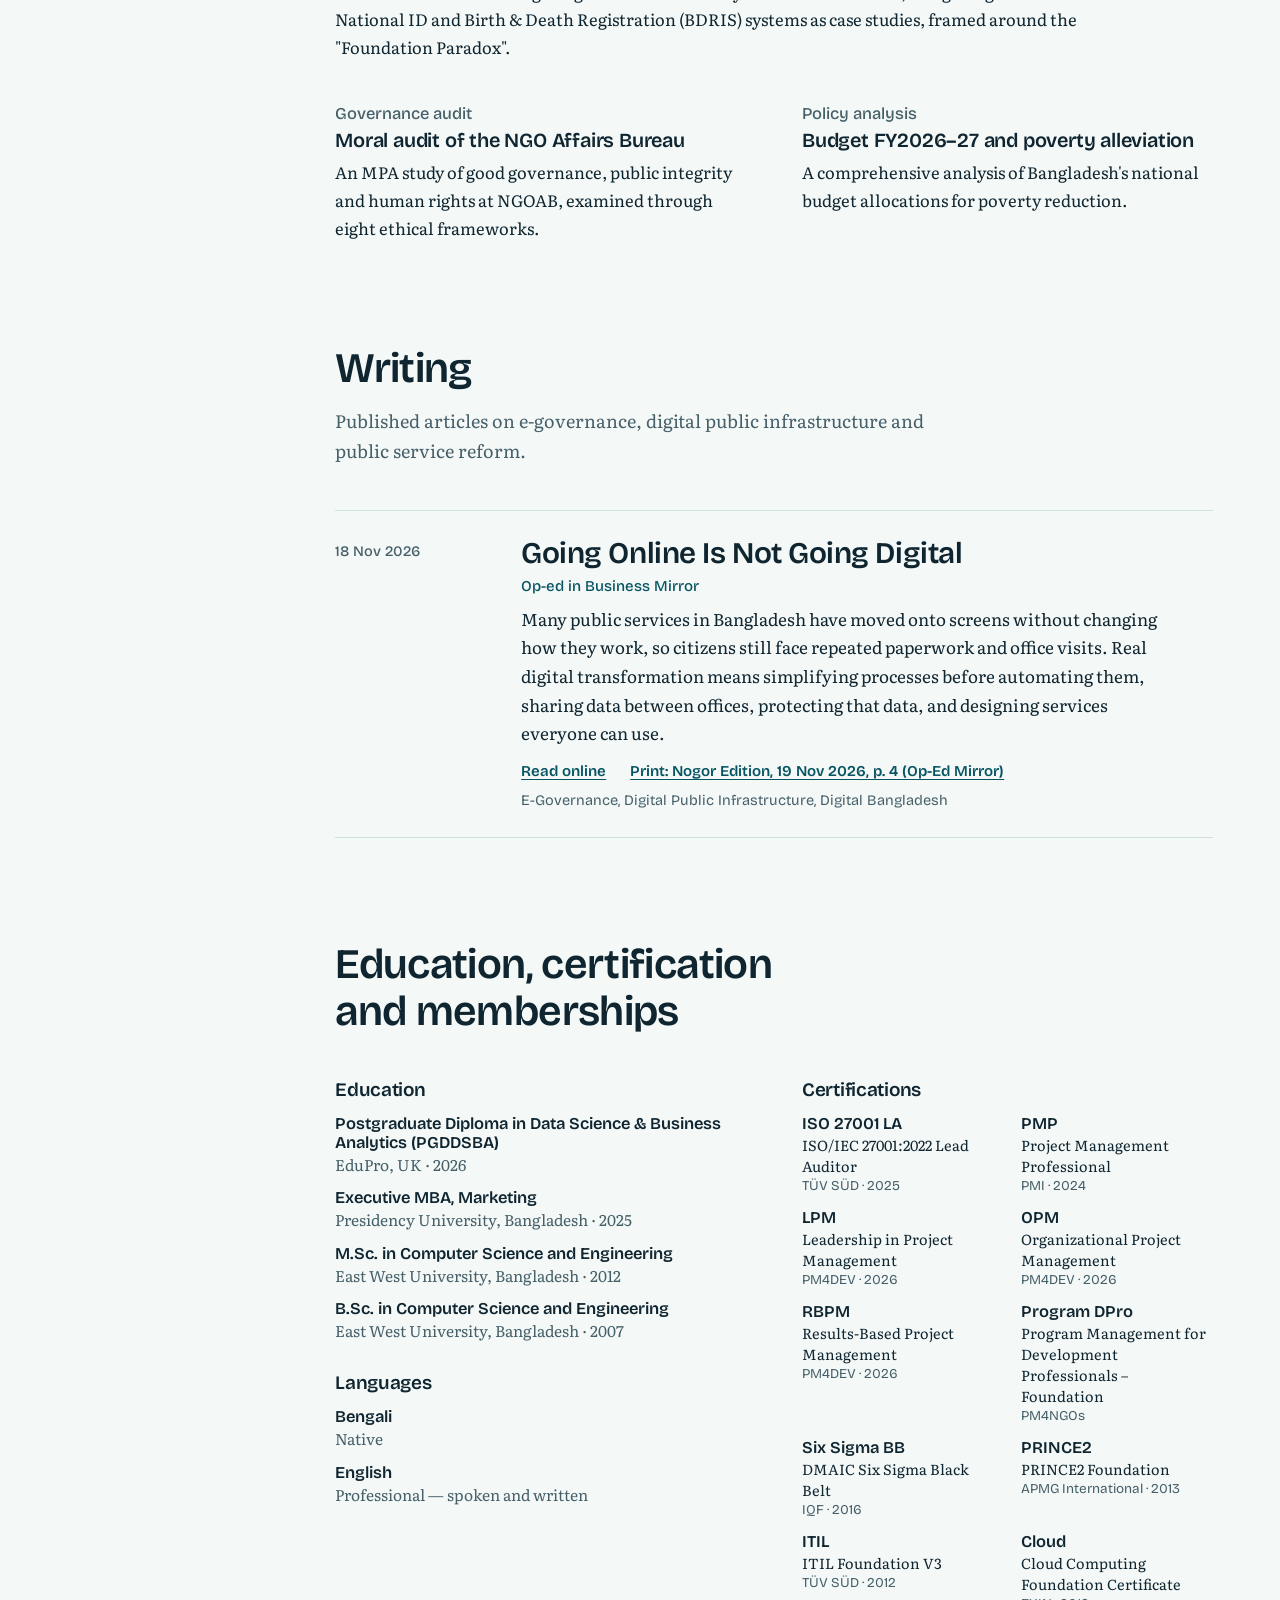
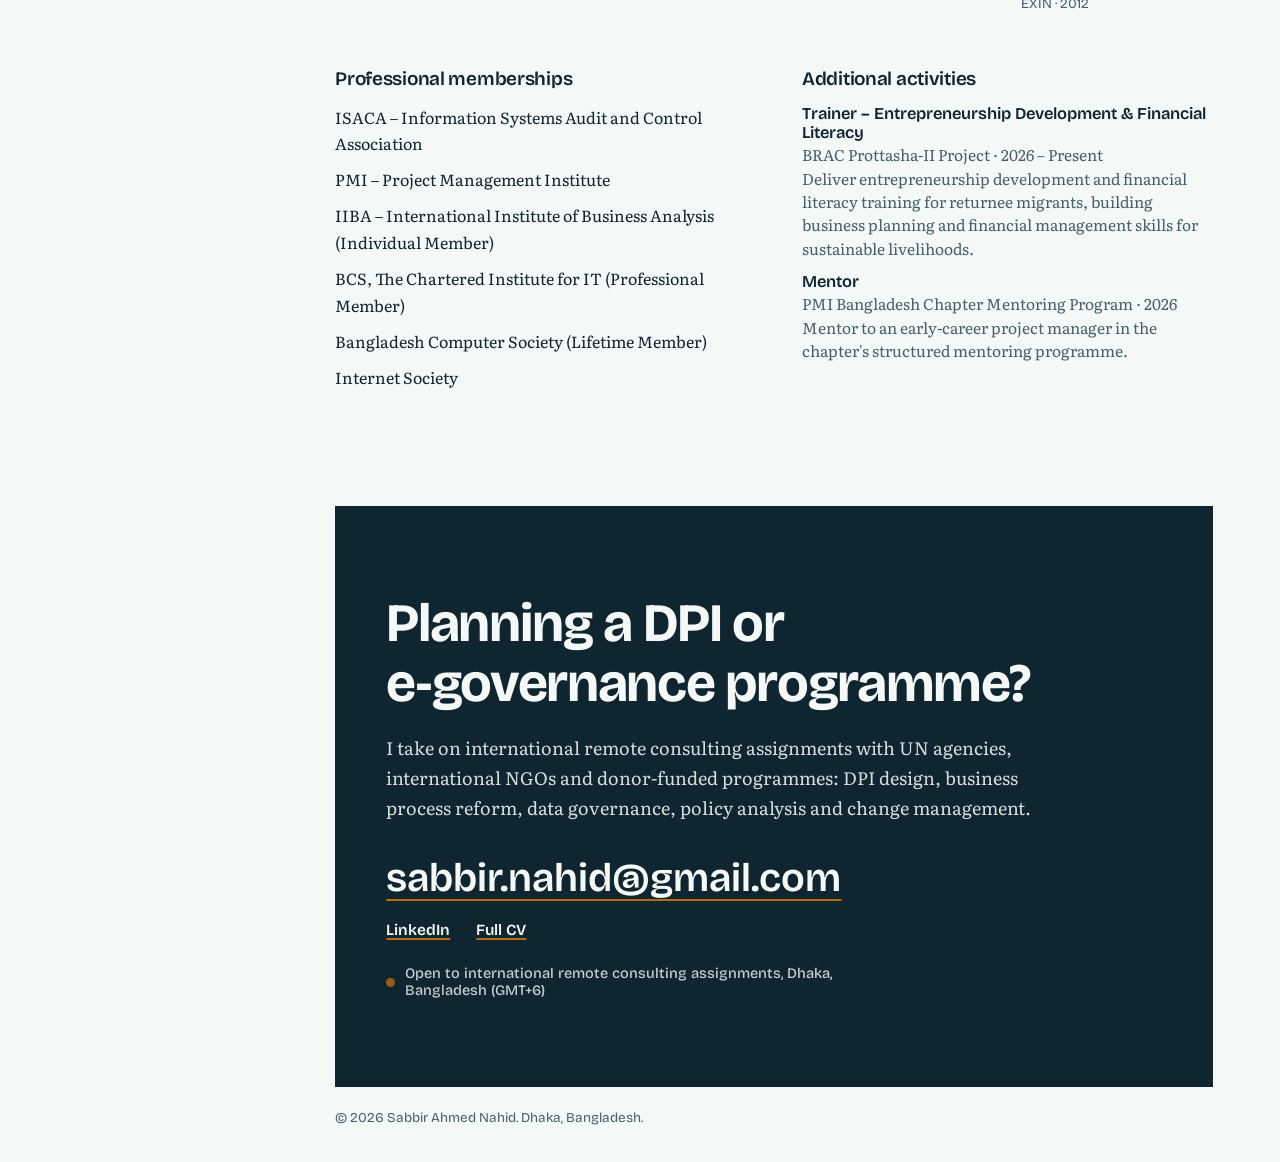
==== commit 40a0ab9a: "Redesign: delta hero, river-gauge rail, card-free layout, new type One river of DPI governance split" ====
--- a/index.html
+++ b/index.html
@@ -9,111 +9,95 @@
 <link rel="icon" href="/assets/img/favicon.svg" type="image/svg+xml">
 <link rel="apple-touch-icon" href="/assets/img/apple-touch-icon.png">
 <link rel="manifest" href="/site.webmanifest">
-<meta name="theme-color" content="#1e3a6e">
+<meta name="theme-color" content="#F4F8F7">
 <link rel="preconnect" href="https://fonts.googleapis.com">
 <link rel="preconnect" href="https://fonts.gstatic.com" crossorigin>
-<link href="https://fonts.googleapis.com/css2?family=IBM+Plex+Mono:wght@400;500&family=IBM+Plex+Sans:wght@400;500;600&family=IBM+Plex+Serif:ital,wght@0,500;0,600;1,400&display=swap" rel="stylesheet">
+<link href="https://fonts.googleapis.com/css2?family=Bricolage+Grotesque:opsz,wdth,wght@12..96,75..100,300..800&family=Literata:ital,opsz,wght@0,7..72,400..600;1,7..72,400&display=swap" rel="stylesheet">
 <link rel="stylesheet" href="/assets/css/style.css">
 </head>
 <body data-page="home">
 
 <header class="top" id="site-header"></header>
 
+<div class="col">
 <main id="top">
-  <section class="profile" id="profile" aria-label="Profile"></section>
-  <div class="stats"><div class="wrap"><ul id="stats"></ul></div></div>
+  <section class="hero" id="profile" aria-label="Profile"></section>
+  <div class="hero-facts">
+    <ul class="stats" id="stats"></ul>
+    <dl class="glance" id="glance"></dl>
+  </div>
 
-  <section class="block" id="about">
-    <div class="wrap">
-      <div class="sh"><p class="mono">About</p><h2>Governance first, technology in service of it</h2></div>
-      <div class="about">
-        <div class="prose" id="about-text"></div>
-        <figure class="tee" id="tee" style="margin:0"></figure>
-      </div>
+  <section class="blk" id="about">
+    <div class="sh"><h2>Governance first, technology in service of it</h2></div>
+    <div class="about">
+      <div class="prose" id="about-text"></div>
+      <aside class="tee" id="tee"></aside>
     </div>
   </section>
 
-  <section class="block alt" id="expertise">
-    <div class="wrap">
-      <div class="sh"><p class="mono">Expertise</p><h2>Thematic expertise</h2><p>Seven areas I work across, used together over the full life of a public digital system: from analysis and policy to design, delivery and adoption.</p></div>
-      <div class="xgrid" id="expertise-grid"></div>
-      <h3 class="subhead">Sector experience</h3>
-      <div class="sectors" id="sectors"></div>
-    </div>
+  <section class="blk" id="expertise">
+    <div class="sh"><h2>Where I work</h2><p>Seven areas of practice, used together across the life of a public digital system, from analysis and policy to design, delivery and adoption.</p></div>
+    <div class="xgrid" id="expertise-grid"></div>
+    <h3 class="sub">Sectors</h3>
+    <div class="sectors" id="sectors"></div>
   </section>
 
-  <section class="block" id="experience">
-    <div class="wrap">
-      <div class="sh"><p class="mono">Experience</p><h2>Professional experience</h2><p>Twenty years across UN, USAID and British Council programmes, from software development and ICT operations to national digital public infrastructure.</p></div>
-      <div class="timeline" id="timeline"></div>
-      <div class="partners" id="partners"></div>
-    </div>
+  <section class="blk" id="experience">
+    <div class="sh"><h2>Experience</h2><p>Twenty years across UN, USAID and British Council programmes, from software development and ICT operations to national digital public infrastructure.</p></div>
+    <div class="timeline" id="timeline"></div>
+    <div class="partners" id="partners"></div>
   </section>
 
-  <section class="block alt" id="case">
-    <div class="wrap">
-      <div class="sh"><p class="mono">Selected projects</p><h2>Selected project deliverables</h2><p>National-scale systems I have designed, delivered or documented for the Government of Bangladesh.</p></div>
-      <article class="case" id="case-study"></article>
-      <div class="projects" id="projects"></div>
-    </div>
+  <section class="blk" id="case">
+    <div class="sh"><h2>Projects</h2><p>National-scale systems I have designed, delivered or documented for the Government of Bangladesh.</p></div>
+    <article class="case" id="case-study"></article>
+    <div class="projects" id="projects"></div>
   </section>
 
-  <section class="block" id="approach">
-    <div class="wrap">
-      <div class="sh"><p class="mono">Approach</p><h2>How I work</h2><p>Every assignment moves through the same four stages, so systems are owned and sustained after the project ends.</p></div>
-      <div class="steps" id="steps"></div>
-    </div>
+  <section class="blk" id="approach">
+    <div class="sh"><h2>How I work</h2><p>Every assignment moves through the same four stages, so systems stay owned and sustained after the project ends.</p></div>
+    <ol class="steps" id="steps"></ol>
   </section>
 
-  <section class="block alt" id="practice">
-    <div class="wrap">
-      <div class="sh"><p class="mono">Practice</p><h2 id="firm-name">Synapse Consulting</h2></div>
-      <div class="firm" id="firm"></div>
-    </div>
+  <section class="blk" id="practice">
+    <div class="sh"><h2 id="firm-name">Synapse Consulting</h2></div>
+    <div class="firm" id="firm"></div>
   </section>
 
-  <section class="block" id="research">
-    <div class="wrap">
-      <div class="sh"><p class="mono">Research</p><h2>Research and analysis</h2><p>Independent and academic work that informs my practice.</p></div>
-      <div class="research" id="papers"></div>
-    </div>
+  <section class="blk" id="research">
+    <div class="sh"><h2>Research and analysis</h2><p>Independent and academic work that informs my practice.</p></div>
+    <div class="research" id="papers"></div>
   </section>
 
-  <section class="block alt" id="writing">
-    <div class="wrap">
-      <div class="sh"><p class="mono">Writing</p><h2>Articles and publications</h2><p>My published writing on e-governance, digital public infrastructure and public service reform.</p></div>
-      <div class="writing" id="writing-list"></div>
-    </div>
+  <section class="blk" id="writing">
+    <div class="sh"><h2>Writing</h2><p>Published articles on e-governance, digital public infrastructure and public service reform.</p></div>
+    <div class="writing" id="writing-list"></div>
   </section>
 
-  <section class="block" id="credentials">
-    <div class="wrap">
-      <div class="sh"><p class="mono">Credentials</p><h2>Education, certification and memberships</h2></div>
-      <div class="creds">
-        <div>
-          <h3>Education</h3>
-          <ul class="edu" id="education"></ul>
-          <div class="community">
-            <h3>Languages</h3>
-            <ul class="edu" id="languages"></ul>
-          </div>
-        </div>
-        <div>
-          <h3>Certifications</h3>
-          <div class="badges" id="badges"></div>
-        </div>
+  <section class="blk" id="credentials">
+    <div class="sh"><h2>Education, certification and memberships</h2></div>
+    <div class="creds">
+      <div>
+        <h3>Education</h3>
+        <ul class="edu" id="education"></ul>
+        <h3 class="gap">Languages</h3>
+        <ul class="edu" id="languages"></ul>
       </div>
-      <div class="creds2">
-        <div class="card"><h3>Professional memberships</h3><ul class="ticks" id="memberships"></ul></div>
-        <div class="card"><h3>Additional activities</h3><ul class="edu" id="additional"></ul></div>
+      <div>
+        <h3>Certifications</h3>
+        <ul class="badges" id="badges"></ul>
       </div>
+    </div>
+    <div class="creds2">
+      <div><h3>Professional memberships</h3><ul class="plain" id="memberships"></ul></div>
+      <div><h3>Additional activities</h3><ul class="edu" id="additional"></ul></div>
     </div>
   </section>
 
   <section class="contact" id="contact" aria-label="Contact"></section>
 </main>
-
 <footer id="site-footer"></footer>
+</div>
 <script type="module" src="/assets/js/site.js"></script>
 </body>
 </html>
--- a/assets/css/style.css
+++ b/assets/css/style.css
@@ -1,343 +1,281 @@
-/* Layout idea: a consultant's profile. A navy "blueprint" band introduces the person with an at-a-glance panel,
-   then white, ruled sections read like a well-set capability statement. */
+/* Design: "the delta". One river of DPI governance splits into the sectors worked in.
+   The left rail is a river gauge: the line fills as you read. No cards, no eyebrow labels, no monospace.
+   Colours and sizes live in :root so the whole look can be changed in one place. */
+
 :root{
-  --ink:#121a2b;
-  --text:#2c3547;
-  --muted:#5d6779;
-  --paper:#f5f6f9;
-  --surface:#ffffff;
-  --rule:#dde1e8;
-  --navy:#1e3a6e;
-  --navy-deep:#132849;
-  --navy-soft:#e8edf5;
-  --red:#8b1a1a;
-  --ok:#2f7d4f;
-  --on-navy:#ffffff;
-  --on-navy-muted:#b9c6de;
-  --display:"IBM Plex Serif", Cambria, Georgia, serif;
-  --body:"IBM Plex Sans", "Segoe UI", system-ui, sans-serif;
-  --mono:"IBM Plex Mono", ui-monospace, Menlo, monospace;
-  --radius:6px;
-  --shadow:0 1px 2px rgba(18,26,43,.06), 0 8px 24px rgba(18,26,43,.06);
-  color-scheme: light;
-}
-@media (prefers-color-scheme: dark){
-  :root:not([data-theme="light"]){
-    --ink:#eef1f7; --text:#cdd4e1; --muted:#98a3b8; --paper:#0d1320; --surface:#151d2e; --rule:#283247;
-    --navy:#8fb0ec; --navy-deep:#0f1d38; --navy-soft:#1a2640; --red:#e58a82; --ok:#6cc495;
-    --on-navy:#ffffff; --on-navy-muted:#a9b8d4; --shadow:none; color-scheme: dark;
-  }
-}
-:root[data-theme="dark"]{
-  --ink:#eef1f7; --text:#cdd4e1; --muted:#98a3b8; --paper:#0d1320; --surface:#151d2e; --rule:#283247;
-  --navy:#8fb0ec; --navy-deep:#0f1d38; --navy-soft:#1a2640; --red:#e58a82; --ok:#6cc495;
-  --on-navy:#ffffff; --on-navy-muted:#a9b8d4; --shadow:none; color-scheme: dark;
-}
-
-*{box-sizing:border-box}
-html{scroll-behavior:smooth;scroll-padding-top:72px}
-@media (prefers-reduced-motion: reduce){html{scroll-behavior:auto}*{transition:none!important;animation:none!important}}
-body{margin:0;background:var(--paper);color:var(--text);font-family:var(--body);font-size:16.5px;line-height:1.65}
-img{max-width:100%}
-a{color:var(--navy);text-underline-offset:3px}
-a:focus-visible,button:focus-visible,summary:focus-visible{outline:2px solid var(--red);outline-offset:3px;border-radius:3px}
-h1,h2,h3,h4{font-family:var(--display);color:var(--ink);line-height:1.2;text-wrap:balance;margin:0;font-weight:600}
-p{margin:0}
-ul{margin:0;padding:0;list-style:none}
-.wrap{max-width:1160px;margin:0 auto;padding:0 clamp(16px,4vw,40px)}
-.mono{font-family:var(--mono);font-size:12px;letter-spacing:.08em;text-transform:uppercase}
-
-/* ---------- Header ---------- */
-header.top{position:sticky;top:0;z-index:20;background:color-mix(in srgb,var(--surface) 92%,transparent);backdrop-filter:blur(10px);border-bottom:1px solid var(--rule)}
-header.top .wrap{display:flex;align-items:center;justify-content:space-between;gap:20px;height:64px}
-.mark{display:flex;align-items:center;gap:12px;text-decoration:none;color:var(--ink)}
-.mark b{display:inline-grid;place-items:center;width:34px;height:34px;border-radius:50%;background:var(--navy);color:var(--surface);font-family:var(--mono);font-size:12.5px;font-weight:500}
-.mark span{display:grid;line-height:1.2}
-.mark strong{font-family:var(--display);font-size:17px;font-weight:600}
-.mark small{font-size:12px;color:var(--muted)}
-nav ul{display:flex;align-items:center;gap:22px}
-nav a{color:var(--muted);text-decoration:none;font-size:14.5px;font-weight:500}
-nav a:hover,nav a[aria-current="page"]{color:var(--ink)}
-nav .nav-cv{background:var(--navy);color:var(--surface);padding:8px 14px;border-radius:var(--radius)}
-nav .nav-cv:hover,nav .nav-cv[aria-current="page"]{background:var(--red);color:#fff}
-@media (max-width:980px){nav li.opt{display:none}}
-@media (max-width:520px){.mark small{display:none}nav ul{gap:14px}}
-
-/* ---------- Buttons & chips ---------- */
-.btn{display:inline-flex;align-items:center;gap:8px;padding:11px 18px;border-radius:var(--radius);font:600 14.5px/1 var(--body);text-decoration:none;border:1px solid transparent;cursor:pointer;transition:background .15s,color .15s,border-color .15s}
-.btn svg{width:16px;height:16px;flex:none}
-.btn.solid{background:var(--on-navy);color:var(--navy-deep)}
-.btn.solid:hover{background:var(--red);color:#fff}
-.btn.line{border-color:color-mix(in srgb,var(--on-navy) 45%,transparent);color:var(--on-navy)}
-.btn.line:hover{background:color-mix(in srgb,var(--on-navy) 12%,transparent)}
-.btn.navy{background:var(--navy);color:var(--surface)}
-.btn.navy:hover{background:var(--red);color:#fff}
-.btn.ghost{border-color:var(--rule);color:var(--ink);background:var(--surface)}
-.btn.ghost:hover{border-color:var(--navy)}
-.chip{display:inline-block;font-family:var(--mono);font-size:11.5px;padding:3px 10px;border-radius:20px;background:var(--navy-soft);color:var(--navy);white-space:nowrap}
-
-/* ---------- Profile band ---------- */
-.profile{background-color:var(--navy-deep);color:var(--on-navy);
-  background-image:linear-gradient(color-mix(in srgb,#fff 5%,transparent) 1px,transparent 1px),linear-gradient(90deg,color-mix(in srgb,#fff 5%,transparent) 1px,transparent 1px);
-  background-size:40px 40px;padding:clamp(44px,6vw,72px) 0 clamp(96px,10vw,120px)}
-.profile .wrap{display:grid;grid-template-columns:1.35fr 1fr;gap:clamp(28px,5vw,64px);align-items:start}
-@media (max-width:900px){.profile .wrap{grid-template-columns:1fr}}
-.id{display:flex;align-items:center;gap:18px;margin-bottom:26px}
-.avatar{width:84px;height:84px;border-radius:50%;flex:none;display:grid;place-items:center;background:var(--on-navy);color:var(--navy-deep);font:500 26px var(--mono);border:3px solid color-mix(in srgb,#fff 25%,transparent);overflow:hidden}
-.avatar img{width:100%;height:100%;object-fit:cover}
-.id .mono{color:var(--on-navy-muted)}
-.profile h1{color:var(--on-navy);font-size:clamp(36px,5vw,56px);letter-spacing:-.01em;font-weight:600}
-.profile .title{font-family:var(--display);font-size:clamp(19px,2vw,23px);color:#f2c9c4;margin:10px 0 18px;font-style:italic;font-weight:400}
-.profile .summary{font-size:18px;color:var(--on-navy-muted);max-width:60ch}
-.profile .actions{display:flex;flex-wrap:wrap;gap:10px;margin-top:28px}
-.glance{background:var(--surface);color:var(--text);border-radius:10px;padding:24px 26px;box-shadow:0 20px 50px rgba(0,0,0,.25)}
-.glance h2{font-size:13px;font-family:var(--mono);font-weight:500;letter-spacing:.08em;text-transform:uppercase;color:var(--muted);margin-bottom:6px}
-.glance dl{margin:0}
-.glance dl div{display:grid;grid-template-columns:118px 1fr;gap:12px;padding:11px 0;border-bottom:1px solid var(--rule);font-size:14.5px}
-.glance dt{color:var(--muted)}
-.glance dd{margin:0;color:var(--ink);font-weight:500}
-.avail{display:flex;gap:10px;align-items:center;margin-top:16px;font-size:14px;font-weight:600;color:var(--ok)}
-.avail i{width:9px;height:9px;border-radius:50%;background:var(--ok);box-shadow:0 0 0 4px color-mix(in srgb,var(--ok) 20%,transparent);flex:none}
-
-/* ---------- Stats ---------- */
-.stats{margin-top:-64px;position:relative;z-index:2}
-.stats ul{display:grid;grid-template-columns:repeat(4,1fr);background:var(--surface);border:1px solid var(--rule);border-radius:10px;box-shadow:var(--shadow)}
-.stats li{padding:24px 24px 22px;border-left:1px solid var(--rule)}
-.stats li:first-child{border-left:0}
-.stats b{display:block;font-family:var(--display);font-size:38px;line-height:1;color:var(--navy);font-variant-numeric:tabular-nums;font-weight:600}
-.stats span{display:block;margin-top:8px;font-size:14px;color:var(--muted);line-height:1.45}
-@media (max-width:800px){.stats ul{grid-template-columns:1fr 1fr}.stats li:nth-child(3){border-left:0}.stats li:nth-child(n+3){border-top:1px solid var(--rule)}}
-
-/* ---------- Sections ---------- */
-section.block{padding:clamp(56px,7vw,88px) 0}
-section.block + section.block{border-top:1px solid var(--rule)}
-section.alt{background:var(--surface)}
-.sh{margin-bottom:36px;max-width:760px}
-.sh .mono{display:flex;align-items:center;gap:10px;color:var(--red)}
-.sh .mono::before{content:"";width:22px;height:2px;background:var(--red)}
-.sh h2{font-size:clamp(28px,3.4vw,38px);margin-top:12px}
-.sh p{margin-top:12px;color:var(--muted);font-size:17px}
-
-/* About */
-.about{display:grid;grid-template-columns:1.25fr 1fr;gap:clamp(28px,5vw,64px);align-items:start}
-@media (max-width:900px){.about{grid-template-columns:1fr}}
-.about .prose{display:grid;gap:16px;font-size:17px;max-width:64ch}
-.about .prose p:first-child{font-size:19px;color:var(--ink)}
-.tee{background:var(--surface);border:1px solid var(--rule);border-radius:10px;padding:22px;box-shadow:var(--shadow)}
-.tee .cap{font-size:13.5px;color:var(--muted);margin-bottom:14px}
-.tee .bar{display:grid;grid-template-columns:repeat(4,1fr);gap:5px}
-.tee .cell{background:var(--navy-soft);border-top:3px solid var(--red);padding:10px 8px;font-size:12.5px;font-weight:600;color:var(--ink);line-height:1.3;min-height:64px}
-.tee .stem{margin:5px auto 0;width:46%;min-width:160px;background:var(--navy);color:var(--surface);padding:18px 16px;text-align:center;border-radius:0 0 6px 6px}
-.tee .stem strong{display:block;font-family:var(--display);font-size:21px;margin-bottom:10px}
-.tee .stem li{font-size:12.5px;padding:6px 0;border-top:1px solid color-mix(in srgb,var(--surface) 25%,transparent)}
-@media (max-width:440px){.tee .bar{grid-template-columns:1fr 1fr}}
-
-/* Expertise */
-.skills{display:grid;grid-template-columns:repeat(3,1fr);gap:20px}
-@media (max-width:900px){.skills{grid-template-columns:1fr}}
-.card{background:var(--surface);border:1px solid var(--rule);border-radius:10px;padding:24px}
-section.alt .card{background:var(--paper)}
-.skill h3{font-size:19px;display:flex;align-items:center;gap:10px;margin-bottom:14px}
-.skill h3 span{display:inline-grid;place-items:center;width:30px;height:30px;border-radius:6px;background:var(--navy);color:var(--surface);font:500 12px var(--mono)}
-.skill li{position:relative;padding:8px 0 8px 26px;border-top:1px solid var(--rule);font-size:15px}
-.skill li::before{content:"";position:absolute;left:4px;top:15px;width:10px;height:6px;border-left:2px solid var(--ok);border-bottom:2px solid var(--ok);transform:rotate(-45deg)}
-.subhead{font-size:20px;margin:44px 0 16px}
-.sectors{display:grid;grid-template-columns:repeat(4,1fr);gap:16px}
-@media (max-width:980px){.sectors{grid-template-columns:1fr 1fr}}
-@media (max-width:520px){.sectors{grid-template-columns:1fr}}
-.sector{border-top:3px solid var(--navy)}
-.sector .chip{margin-bottom:12px}
-.sector h4{font-size:18px;margin-bottom:8px}
-.sector p{font-size:14.5px;color:var(--muted)}
-
-/* Thematic expertise */
-.xgrid{display:grid;grid-template-columns:repeat(auto-fill,minmax(310px,1fr));gap:16px}
-.xcard{display:flex;flex-direction:column;gap:10px;border-top:3px solid var(--navy)}
-.xcard h3{font-size:18px;display:flex;gap:10px;align-items:baseline}
-.xcard h3 span{font:500 12px var(--mono);color:var(--red)}
-.xcard p{font-size:14.5px;color:var(--muted)}
-.tags{display:flex;flex-wrap:wrap;gap:6px;margin-top:auto;padding-top:4px}
-
-/* Experience timeline */
-.timeline{position:relative;display:grid;gap:22px;max-width:900px}
-.timeline::before{content:"";position:absolute;left:11px;top:8px;bottom:8px;width:2px;background:var(--rule)}
-.job{position:relative;padding-left:44px}
-.job::before{content:"";position:absolute;left:4px;top:26px;width:16px;height:16px;border-radius:50%;background:var(--surface);border:3px solid var(--navy)}
-.job.now::before{background:var(--navy)}
-.job .card{padding:22px 24px}
-.job header{display:flex;flex-wrap:wrap;justify-content:space-between;gap:6px 16px;align-items:baseline}
-.job h3{font-size:20px}
-.job .org{color:var(--muted);font-size:14.5px;margin-top:4px}
-.job .proj{color:var(--ink);font-size:15px;font-weight:500;margin-top:2px}
-.job .grp{margin-top:14px}
-.job .grp h4{font:500 11.5px var(--mono);letter-spacing:.08em;text-transform:uppercase;color:var(--red);margin-bottom:6px}
-.job details{margin-top:12px;border-top:1px solid var(--rule);padding-top:10px}
-.job summary{cursor:pointer;font-size:14px;font-weight:600;color:var(--navy);list-style:none;display:inline-flex;align-items:center;gap:6px}
-.job summary::-webkit-details-marker{display:none}
-.job summary::before{content:"+";display:inline-grid;place-items:center;width:18px;height:18px;border:1px solid currentColor;border-radius:50%;font-size:13px;line-height:1}
-.job details[open] summary::before{content:"–"}
-.job details[open] summary .more{display:none}
-.job details:not([open]) summary .less{display:none}
-.job ul{display:grid;gap:7px}
-.job li{position:relative;padding-left:18px;font-size:15px}
-.job li::before{content:"";position:absolute;left:2px;top:.7em;width:7px;height:2px;background:var(--red)}
-.partners{display:flex;flex-wrap:wrap;gap:12px;margin-top:28px;align-items:center}
-.partners .mono{color:var(--muted);margin-right:6px}
-.partners span.p{font-family:var(--display);font-size:20px;font-weight:600;color:var(--ink);padding:8px 18px;border:1px solid var(--rule);border-radius:var(--radius);background:var(--surface)}
-
-/* Case study */
-.case{background:var(--surface);border:1px solid var(--rule);border-radius:12px;overflow:hidden;box-shadow:var(--shadow)}
-.case-head{background:var(--navy);color:var(--surface);padding:clamp(22px,3vw,32px);display:flex;flex-wrap:wrap;justify-content:space-between;gap:16px;align-items:end}
-.case-head h3{color:var(--surface);font-size:clamp(24px,3vw,32px)}
-.case-head .mono{color:color-mix(in srgb,var(--surface) 70%,transparent)}
-.case-head dl{margin:0;display:grid;gap:4px;font-size:14px;text-align:right}
-.case-head dt{display:inline;color:color-mix(in srgb,var(--surface) 70%,transparent)}
-.case-head dd{display:inline;margin:0 0 0 6px;font-weight:600}
-@media (max-width:700px){.case-head dl{text-align:left}}
-.case-body{padding:clamp(22px,3vw,32px)}
-.case-cols{display:grid;grid-template-columns:repeat(3,1fr);gap:28px}
-@media (max-width:860px){.case-cols{grid-template-columns:1fr}}
-.case-cols h4{font-family:var(--mono);font-size:12px;letter-spacing:.08em;text-transform:uppercase;color:var(--red);font-weight:500;margin-bottom:8px}
-.case-cols p,.case-cols li{font-size:15px}
-.case-cols li{padding:6px 0;border-bottom:1px solid var(--rule)}
-.contrib{margin-top:28px;display:grid;grid-template-columns:repeat(3,1fr);gap:1px;background:var(--rule);border:1px solid var(--rule);border-radius:8px;overflow:hidden}
-@media (max-width:860px){.contrib{grid-template-columns:1fr 1fr}}
-@media (max-width:520px){.contrib{grid-template-columns:1fr}}
-.contrib div{background:var(--surface);padding:18px}
-.contrib b{display:block;color:var(--ink);margin-bottom:4px}
-.contrib span{font-size:14.5px;color:var(--muted)}
-
-/* Other projects */
-.projects{display:grid;grid-template-columns:repeat(3,1fr);gap:16px;margin-top:20px}
-@media (max-width:900px){.projects{grid-template-columns:1fr}}
-.pcard{display:flex;flex-direction:column;gap:8px;border-left:3px solid var(--red)}
-.pcard h3{font-size:18px}
-.pcard .meta{font:500 12px var(--mono);color:var(--muted)}
-.pcard p{font-size:14.5px;color:var(--muted)}
-
-/* Approach */
-.steps{display:grid;grid-template-columns:repeat(4,1fr);gap:20px;counter-reset:step}
-@media (max-width:900px){.steps{grid-template-columns:1fr 1fr}}
-@media (max-width:520px){.steps{grid-template-columns:1fr}}
-.step{counter-increment:step;position:relative;padding-top:58px}
-.step::before{content:counter(step,decimal-leading-zero);position:absolute;top:0;left:0;width:42px;height:42px;border-radius:50%;display:grid;place-items:center;background:var(--navy);color:var(--surface);font:500 13px var(--mono)}
-.step::after{content:"";position:absolute;top:20px;left:52px;right:-10px;height:2px;background:var(--rule)}
-.step:last-child::after{display:none}
-@media (max-width:900px){.step::after{display:none}}
-.step h3{font-size:20px;margin-bottom:6px}
-.step p{font-size:15px;color:var(--muted)}
-
-/* Firm */
-.firm{display:grid;grid-template-columns:1fr 1.4fr;gap:clamp(24px,4vw,48px);align-items:start}
-@media (max-width:900px){.firm{grid-template-columns:1fr}}
-.firm .tag{font-family:var(--display);font-style:italic;font-size:clamp(26px,3vw,34px);color:var(--red);line-height:1.2;margin:10px 0 16px}
-.firm .mono{color:var(--muted)}
-.services{display:grid;grid-template-columns:1fr 1fr;gap:16px}
-@media (max-width:560px){.services{grid-template-columns:1fr}}
-.services .card h4{font-size:17px;margin-bottom:6px}
-.services .card p{font-size:14.5px;color:var(--muted)}
-
-/* Research */
-.research{display:grid;grid-template-columns:repeat(3,1fr);gap:18px}
-@media (max-width:900px){.research{grid-template-columns:1fr}}
-.paper{display:flex;flex-direction:column;gap:10px}
-.paper.feature{border-top:3px solid var(--red)}
-.paper h3{font-size:19px}
-.paper p{font-size:15px;color:var(--muted)}
-
-/* Writing */
-.writing{display:grid;gap:12px;max-width:960px}
-.wpost{display:grid;grid-template-columns:96px 1fr;gap:20px;align-items:start}
-.wpost h3 a{color:var(--ink);text-decoration:none}
-.wpost h3 a:hover{color:var(--navy);text-decoration:underline}
-.wlinks{display:flex;flex-wrap:wrap;gap:8px 20px;margin-top:12px;font-size:14px;font-weight:600}
-.wlinks a{text-decoration:none}
-.wlinks a:hover{text-decoration:underline}
-.wpost .tags{margin-top:12px}
-.wpost time{display:grid;text-align:center;border-right:1px solid var(--rule);padding-right:18px;font-family:var(--mono);color:var(--muted);font-size:12px;letter-spacing:.06em;text-transform:uppercase}
-.wpost time b{font:600 30px/1 var(--display);color:var(--navy);letter-spacing:0}
-.wpost h3{font-size:19px;margin:6px 0 4px}
-.wpost .src{font-size:14px;color:var(--muted)}
-.wpost p.sum{font-size:14.5px;color:var(--text);margin-top:6px}
-@media (max-width:640px){.wpost{grid-template-columns:1fr}.wpost time{display:flex;gap:8px;align-items:baseline;border-right:0;padding:0;text-align:left}.wpost time b{font-size:20px}}
-
-/* Credentials */
-.creds{display:grid;grid-template-columns:1fr 1.5fr;gap:clamp(24px,4vw,48px)}
-@media (max-width:900px){.creds{grid-template-columns:1fr}}
-.creds h3{font-size:19px;margin-bottom:12px}
-.edu li{padding:12px 0;border-bottom:1px solid var(--rule)}
-.edu li b{display:block;color:var(--ink);font-weight:600}
-.edu li span{font-size:14px;color:var(--muted)}
-.badges{display:grid;grid-template-columns:repeat(auto-fill,minmax(160px,1fr));gap:12px}
-.badge{background:var(--surface);border:1px solid var(--rule);border-radius:8px;padding:16px;display:flex;flex-direction:column;gap:6px}
-section.alt .badge{background:var(--paper)}
-.badge b{font-family:var(--display);font-size:20px;color:var(--navy)}
-.badge span{font-size:13.5px;color:var(--text);line-height:1.4}
-.badge small{font-family:var(--mono);font-size:11px;color:var(--muted)}
-.community{margin-top:28px}
-.creds2{display:grid;grid-template-columns:1fr 1fr;gap:20px;margin-top:32px}
-@media (max-width:860px){.creds2{grid-template-columns:1fr}}
-.creds2 h3{font-size:19px;margin-bottom:8px}
-.ticks li{position:relative;padding:9px 0 9px 26px;border-bottom:1px solid var(--rule);font-size:15px}
-.ticks li:last-child{border-bottom:0}
-.ticks li::before{content:"";position:absolute;left:4px;top:16px;width:10px;height:6px;border-left:2px solid var(--ok);border-bottom:2px solid var(--ok);transform:rotate(-45deg)}
-.edu li p{font-size:14px;color:var(--muted);margin-top:4px}
-
-/* Contact */
-.contact{background:var(--navy-deep);color:var(--on-navy);padding:clamp(56px,7vw,80px) 0;
-  background-image:linear-gradient(color-mix(in srgb,#fff 5%,transparent) 1px,transparent 1px),linear-gradient(90deg,color-mix(in srgb,#fff 5%,transparent) 1px,transparent 1px);background-size:40px 40px}
-.contact .wrap{display:grid;grid-template-columns:1.2fr 1fr;gap:40px;align-items:center}
-@media (max-width:860px){.contact .wrap{grid-template-columns:1fr}}
-.contact h2{color:var(--on-navy);font-size:clamp(28px,3.6vw,42px)}
-.contact p{color:var(--on-navy-muted);margin-top:14px;max-width:56ch;font-size:17px}
-.contact .actions{display:flex;flex-wrap:wrap;gap:10px;margin-top:24px}
-.contact dl{margin:0;background:color-mix(in srgb,#fff 6%,transparent);border:1px solid color-mix(in srgb,#fff 14%,transparent);border-radius:10px;padding:8px 22px}
-.contact dl div{padding:12px 0;border-bottom:1px solid color-mix(in srgb,#fff 12%,transparent)}
-.contact dl div:last-child{border-bottom:0}
-.contact dt{font-family:var(--mono);font-size:11px;letter-spacing:.08em;text-transform:uppercase;color:var(--on-navy-muted)}
-.contact dd{margin:2px 0 0;font-size:16px}
-.contact dd a{color:var(--on-navy)}
-
-footer{padding:22px 0;font-size:13.5px;color:var(--muted);background:var(--surface);border-top:1px solid var(--rule)}
-footer .wrap{display:flex;justify-content:space-between;flex-wrap:wrap;gap:10px}
+  --paper:#f4f8f7; --ink:#0f2530; --muted:#46606a; --river:#0a7686; --river-deep:#075563;
+  --water:#cfe0e3; --mist:#e7f0f1; --silt:#b36d0c;
+  --ui:"Bricolage Grotesque","Helvetica Neue",Arial,sans-serif;
+  --body:"Literata",Georgia,"Times New Roman",serif;
+  --rail:268px;
+  color-scheme:light;
+}
+@media (prefers-color-scheme:dark){
+  :root{--paper:#0b181e; --ink:#e3eef0; --muted:#9bb2b9; --river:#52c4d4; --river-deep:#7fd8e4; --water:#24424b; --mist:#11252c; --silt:#e3a24c; color-scheme:dark}
+}
+
+*,*::before,*::after{box-sizing:border-box}
+html{scroll-behavior:smooth;scroll-padding-top:24px;-webkit-text-size-adjust:100%}
+@media (prefers-reduced-motion:reduce){html{scroll-behavior:auto}}
+body{margin:0;background:var(--paper);color:var(--ink);font:400 17.5px/1.68 var(--body);font-optical-sizing:auto;text-rendering:optimizeLegibility}
+h1,h2,h3,h4{font-family:var(--ui);font-weight:600;line-height:1.12;margin:0;letter-spacing:-.015em;text-wrap:balance}
+p{margin:0;text-wrap:pretty}
+ul,ol,dl,dd{margin:0;padding:0}
+ul,ol{list-style:none}
+a{color:var(--river-deep);text-decoration-thickness:1px;text-underline-offset:.2em}
+a:hover{color:var(--ink)}
+:focus-visible{outline:2px solid var(--river);outline-offset:3px;border-radius:2px}
+img{max-width:100%;display:block}
+::selection{background:var(--river);color:var(--paper)}
+
+/* ---------- rail (sidebar on desktop, top bar elsewhere) ---------- */
+header.top{position:sticky;top:0;z-index:20;background:color-mix(in srgb,var(--paper) 94%,transparent);backdrop-filter:blur(10px);border-bottom:1px solid var(--water)}
+.rail{display:flex;align-items:center;gap:8px 28px;padding:12px clamp(16px,4vw,32px);flex-wrap:wrap}
+.mark{display:flex;flex-direction:column;text-decoration:none;color:var(--ink);line-height:1.15}
+.mark b{font:600 18px var(--ui);letter-spacing:-.01em}
+.mark small{font:400 13px var(--ui);color:var(--muted);margin-top:2px}
+.rail nav{margin-left:auto;min-width:0;max-width:100%}
+.rail nav ul{display:flex;gap:2px 18px;overflow-x:auto;scrollbar-width:none;padding:2px 0}
+.rail nav ul::-webkit-scrollbar{display:none}
+.rail nav a{font:500 14.5px var(--ui);color:var(--muted);text-decoration:none;white-space:nowrap;padding:6px 0;display:block}
+.rail nav a:hover,.rail nav a[aria-current]{color:var(--ink)}
+.rail nav .cvlink a{color:var(--river-deep);font-weight:600;text-decoration:underline;text-underline-offset:.25em}
+.rail-foot{display:none}
+
+@media (min-width:1040px){
+  body[data-page="home"]{display:grid;grid-template-columns:var(--rail) minmax(0,1fr)}
+  body[data-page="home"] header.top{height:100vh;border:0;background:none;backdrop-filter:none}
+  body[data-page="home"] .rail{height:100%;flex-direction:column;align-items:flex-start;flex-wrap:nowrap;gap:0;padding:44px 28px 32px 36px}
+  body[data-page="home"] .mark b{font-size:21px}
+  body[data-page="home"] nav{margin:44px 0 0;width:100%}
+  body[data-page="home"] nav ul{position:relative;flex-direction:column;gap:0;overflow:visible;padding:0 0 0 24px}
+  body[data-page="home"] nav ul::before,body[data-page="home"] nav ul::after{content:"";position:absolute;left:3px;top:14px;width:2px;border-radius:2px}
+  body[data-page="home"] nav ul::before{bottom:calc(2.2em + 14px);background:var(--water)}
+  body[data-page="home"] nav ul::after{height:calc((100% - 2.2em - 28px) * var(--p, 0));background:var(--river);transition:height .15s linear}
+  body[data-page="home"] .rail nav li{position:relative}
+  body[data-page="home"] .rail nav li a{padding:7px 0;font-size:15.5px}
+  body[data-page="home"] .rail nav li:not(.cvlink) a::before{content:"";position:absolute;left:-24px;top:50%;width:8px;height:8px;margin-top:-4px;border-radius:50%;background:var(--paper);box-shadow:inset 0 0 0 2px var(--water);transition:box-shadow .2s,transform .2s}
+  body[data-page="home"] .rail nav li a[aria-current]::before{box-shadow:inset 0 0 0 4px var(--river);transform:scale(1.35)}
+  body[data-page="home"] .rail nav .cvlink{margin-top:16px}
+  body[data-page="home"] .rail nav .cvlink a::before{display:none}
+  body[data-page="home"] .rail-foot{display:block;margin-top:auto;font:400 13.5px var(--ui);color:var(--muted)}
+  body[data-page="home"] .rail-foot a{color:inherit}
+}
+
+/* ---------- layout ---------- */
+.col{min-width:0}
+main{max-width:980px;margin:0 auto;padding:0 clamp(18px,4vw,56px)}
+.blk{padding:clamp(56px,8vw,104px) 0 0}
+.sh{max-width:640px;margin-bottom:clamp(28px,4vw,44px)}
+.sh h2{font-size:clamp(28px,3.6vw,42px);font-weight:600}
+.sh p{margin-top:14px;color:var(--muted);font-size:18px}
+h3.sub{font-size:22px;margin:clamp(40px,5vw,60px) 0 18px}
+
+/* ---------- hero ---------- */
+.hero{container-type:inline-size;display:grid;gap:36px 24px;padding:clamp(36px,7vw,84px) 0 0;align-items:start}
+.where{font:500 14.5px var(--ui);color:var(--muted);margin-bottom:22px}
+.portrait{width:112px;height:112px;border-radius:50%;object-fit:cover;margin-bottom:20px}
+h1{font-size:clamp(42px,7.6cqi,96px);font-weight:700;font-stretch:80%;letter-spacing:-.035em;line-height:.93}
+.title{font:500 clamp(19px,2.3cqi,24px)/1.3 var(--ui);color:var(--river-deep);margin-top:22px}
+.summary{margin-top:22px;font-size:19.5px;line-height:1.62;max-width:34em}
+.actions{display:flex;flex-wrap:wrap;align-items:center;gap:14px 26px;margin-top:30px}
+.btn{display:inline-flex;align-items:center;font:600 15.5px var(--ui);text-decoration:none;padding:12px 22px;border-radius:999px;border:0;cursor:pointer}
+.btn.solid{background:var(--ink);color:var(--paper)}
+.btn.solid:hover{background:var(--river-deep);color:#fff}
+.lnk{font:600 15.5px var(--ui)}
+.avail{display:flex;align-items:center;gap:10px;font:500 14.5px var(--ui);color:var(--muted);margin-top:26px}
+.avail i{width:9px;height:9px;border-radius:50%;background:var(--silt);flex:none}
+
+.delta{margin:0;max-width:470px;justify-self:end;width:100%}
+.delta svg{display:block;width:100%;height:auto;overflow:visible}
+.delta path{stroke:var(--river);stroke-dasharray:1;stroke-dashoffset:0}
+.delta .main{stroke:var(--river-deep)}
+.delta .trib,.delta .twig{stroke:var(--river);opacity:.55}
+.delta circle{fill:var(--silt)}
+.delta text{font:500 16px var(--ui);fill:var(--ink)}
+@media (prefers-reduced-motion:no-preference){
+  .delta path{stroke-dashoffset:1;animation:flow 2.6s cubic-bezier(.45,.1,.25,1) forwards;animation-delay:calc(var(--i) * .1s)}
+  .delta .end{opacity:0;animation:appear .6s ease-out forwards;animation-delay:calc(1.1s + var(--i) * .08s)}
+}
+@keyframes flow{to{stroke-dashoffset:0}}
+@keyframes appear{to{opacity:1}}
+@media (min-width:860px) and (max-width:1039px),(min-width:1240px){.hero{grid-template-columns:minmax(0,1fr) minmax(300px,400px)}}
+
+.hero-facts{display:grid;gap:34px 48px;margin-top:clamp(44px,6vw,72px);padding-top:30px;border-top:1px solid var(--water)}
+@media (min-width:860px){.hero-facts{grid-template-columns:1fr 1fr}}
+.stats{display:grid;gap:12px;align-content:start;font-size:17px}
+.stats b{font:700 17px var(--ui);color:var(--river-deep)}
+.glance{display:grid;gap:12px;font-size:16px;align-content:start}
+.glance div{display:grid;grid-template-columns:7.2em 1fr;gap:0 14px}
+.glance dt{font:500 14.5px var(--ui);color:var(--muted);padding-top:2px}
+
+/* ---------- about ---------- */
+.about{display:grid;gap:36px 56px}
+@media (min-width:860px){.about{grid-template-columns:minmax(0,1.5fr) minmax(0,1fr)}}
+.prose{display:grid;gap:1.1em;max-width:36em}
+.tee{border-left:2px solid var(--river);padding:2px 0 2px 24px;align-self:start}
+.tee h3{font-size:19px;margin-bottom:12px}
+.tee li{padding:5px 0;font-size:16.5px}
+.tee .note{margin-top:14px;font-size:15.5px;color:var(--muted)}
+
+/* ---------- expertise ---------- */
+.xgrid{display:grid;gap:34px 56px}
+@media (min-width:760px){.xgrid{grid-template-columns:1fr 1fr}}
+.xi h3,.sec h4,.pi h3,.ri h3{font-size:20px;letter-spacing:-.01em}
+.xi p,.sec p,.pi p,.ri p{margin-top:8px}
+.xi p:not(.xt),.sec p,.pi p,.ri p{font-size:16.5px}
+.xt{font:400 14.5px/1.5 var(--ui);color:var(--muted);margin-top:10px!important}
+.sectors{display:grid;gap:30px 56px}
+@media (min-width:760px){.sectors{grid-template-columns:1fr 1fr}}
+.sec{border-top:2px solid var(--river);padding-top:16px}
+
+/* ---------- experience ---------- */
+.timeline{display:grid;gap:0}
+.job{display:grid;gap:6px 36px;padding:26px 0;border-top:1px solid var(--water)}
+.job:last-child{border-bottom:1px solid var(--water)}
+@media (min-width:760px){.job{grid-template-columns:150px minmax(0,1fr)}}
+.when{font:500 14.5px/1.45 var(--ui);color:var(--muted);padding-top:5px}
+.job.now .when{color:var(--silt);font-weight:600}
+.job.now .when::before{content:"";display:inline-block;width:8px;height:8px;border-radius:50%;background:var(--silt);margin-right:8px}
+.job h3{font-size:21px}
+.org{font:500 16px var(--ui);color:var(--river-deep);margin-top:4px}
+.proj{font-size:16px;color:var(--muted);margin-top:4px}
+.grp{margin-top:16px}
+.grp h4{font:600 15px var(--ui);margin-bottom:6px}
+.grp ul{display:grid;gap:7px}
+.grp li{position:relative;padding-left:18px;font-size:16.5px;line-height:1.6}
+.grp li::before{content:"";position:absolute;left:0;top:.72em;width:8px;height:2px;background:var(--river)}
+details{margin-top:12px}
+summary{cursor:pointer;font:600 14.5px var(--ui);color:var(--river-deep);list-style:none;display:inline-block;padding:4px 0;border-bottom:1px solid currentColor}
+summary::-webkit-details-marker{display:none}
+details .less,details[open] .more{display:none}
+details[open] .less{display:inline}
+.partners{margin-top:24px;font:400 15.5px var(--ui);color:var(--muted)}
+
+/* ---------- projects ---------- */
+.case{border-left:2px solid var(--river);padding-left:clamp(20px,3vw,36px)}
+.case-head{display:grid;gap:18px 40px}
+@media (min-width:860px){.case-head{grid-template-columns:minmax(0,1.2fr) minmax(0,1fr)}}
+.case-head h3{font-size:clamp(26px,3vw,34px)}
+.case-head dl{display:grid;gap:8px;font-size:15.5px}
+.case-head dl div{display:grid;grid-template-columns:6em 1fr;gap:0 12px}
+.case-head dt{font:500 14.5px var(--ui);color:var(--muted)}
+.case-cols{display:grid;gap:26px 40px;margin-top:30px}
+@media (min-width:860px){.case-cols{grid-template-columns:repeat(3,minmax(0,1fr))}}
+.case-cols h4{font-size:17px;margin-bottom:8px}
+.case-cols p,.case-cols li{font-size:16px;line-height:1.6}
+.case-cols ul{display:grid;gap:5px}
+.contrib{display:grid;gap:18px 40px;margin-top:34px;padding-top:26px;border-top:1px solid var(--water)}
+@media (min-width:760px){.contrib{grid-template-columns:1fr 1fr}}
+.contrib b{display:block;font:600 16px var(--ui)}
+.contrib span{display:block;font-size:15.5px;color:var(--muted);margin-top:3px;line-height:1.55}
+.projects{display:grid;gap:34px 56px;margin-top:clamp(40px,5vw,60px)}
+@media (min-width:760px){.projects{grid-template-columns:repeat(3,minmax(0,1fr))}}
+.meta{font:500 14px var(--ui);color:var(--muted)}
+
+/* ---------- approach: a sequence, so it is numbered ---------- */
+.steps{display:grid;gap:30px 28px;counter-reset:s}
+@media (min-width:860px){.steps{grid-template-columns:repeat(4,minmax(0,1fr));position:relative}
+  .steps::before{content:"";position:absolute;left:0;right:0;top:17px;height:2px;background:var(--water)}}
+.steps li{position:relative}
+.steps span{display:grid;place-items:center;width:36px;height:36px;border-radius:50%;background:var(--paper);box-shadow:inset 0 0 0 2px var(--river);font:700 15px var(--ui);color:var(--river-deep);position:relative}
+.steps h3{font-size:20px;margin:16px 0 6px}
+.steps p{font-size:16px;color:var(--muted);line-height:1.6}
+
+/* ---------- practice, research ---------- */
+.firm{display:grid;gap:30px 56px}
+@media (min-width:860px){.firm{grid-template-columns:minmax(0,1fr) minmax(0,1fr)}}
+.kind{font:500 14.5px var(--ui);color:var(--muted)}
+.firm .tag{font:600 24px/1.25 var(--ui);color:var(--river-deep);margin:8px 0 14px}
+.services{display:grid;gap:22px}
+.services h4{font-size:18px}
+.services p{font-size:16px;margin-top:4px}
+.research{display:grid;gap:34px 56px}
+@media (min-width:760px){.research{grid-template-columns:1fr 1fr}}
+.ri.feature{grid-column:1/-1;max-width:44em}
+.ri .kind{margin-bottom:6px}
+
+/* ---------- writing ---------- */
+.wpost{display:grid;gap:8px 36px;padding:26px 0;border-top:1px solid var(--water)}
+.wpost:last-child{border-bottom:1px solid var(--water)}
+@media (min-width:760px){.wpost{grid-template-columns:150px minmax(0,1fr)}}
+.wpost time{font:500 14.5px var(--ui);color:var(--muted);padding-top:6px}
+.wpost h3{font-size:clamp(23px,2.6vw,30px)}
+.wpost h3 a{color:var(--ink);text-decoration:none;background:linear-gradient(var(--river),var(--river)) 0 100%/0 2px no-repeat;transition:background-size .25s}
+.wpost h3 a:hover{background-size:100% 2px}
+.src{font:500 15px var(--ui);color:var(--river-deep);margin-top:6px}
+.sum{margin-top:10px;font-size:17px;max-width:38em}
+.wlinks{display:flex;flex-wrap:wrap;gap:6px 24px;margin-top:14px;font:600 15px var(--ui)}
+
+/* ---------- credentials ---------- */
+.creds,.creds2{display:grid;gap:36px 56px}
+@media (min-width:860px){.creds,.creds2{grid-template-columns:1fr 1fr}}
+.creds2{margin-top:clamp(36px,5vw,56px)}
+.creds h3,.creds2 h3{font-size:19px;margin-bottom:14px}
+.creds .gap{margin-top:30px}
+.edu{display:grid;gap:12px}
+.edu li{display:grid;gap:1px}
+.edu b{font:600 16.5px var(--ui)}
+.edu span,.edu p{font-size:15.5px;color:var(--muted);line-height:1.5}
+.badges{display:grid;gap:14px 28px}
+@media (min-width:560px){.badges{grid-template-columns:1fr 1fr}}
+.badges li{display:grid;gap:1px;align-content:start}
+.badges b{font:600 16.5px var(--ui)}
+.badges span{font-size:14.5px;line-height:1.45}
+.badges small{font:400 13.5px var(--ui);color:var(--muted)}
+.plain{display:grid;gap:9px;font-size:16px}
+
+/* ---------- contact ---------- */
+.contact{margin-top:clamp(64px,9vw,120px);background:var(--ink);color:var(--paper)}
+.contact-in{max-width:980px;margin:0 auto;padding:clamp(48px,7vw,88px) clamp(18px,4vw,56px)}
+.contact h2{font-size:clamp(30px,4.4vw,54px);max-width:16em;font-weight:700;letter-spacing:-.025em}
+.contact p{max-width:36em}
+.contact h2+p{margin-top:18px;font-size:18px;opacity:.88}
+.contact .big{margin-top:32px;font:600 clamp(22px,3.4vw,40px)/1.15 var(--ui);max-width:none;overflow-wrap:anywhere}
+.contact a{color:var(--paper);text-decoration-color:var(--silt);text-decoration-thickness:2px}
+.contact a:hover{color:var(--silt)}
+.more-links{display:flex;flex-wrap:wrap;gap:6px 26px;margin-top:20px;font:600 15.5px var(--ui)}
+.contact .avail{color:var(--paper);opacity:.8}
+footer{max-width:980px;margin:0 auto;padding:22px clamp(18px,4vw,56px) 36px;font:400 13.5px var(--ui);color:var(--muted)}
+body[data-page="cv"] footer{max-width:820px}
 
 /* ---------- CV page ---------- */
-#cv{padding:clamp(32px,5vw,56px) 0 clamp(56px,8vw,96px)}
-.cv-actions{max-width:880px;margin:0 auto 18px;display:flex;justify-content:space-between;align-items:center;gap:12px;flex-wrap:wrap}
-.cv-back{font-size:14.5px;font-weight:600;text-decoration:none}
-.cv{max-width:880px;margin:0 auto;background:var(--surface);border:1px solid var(--rule);border-radius:10px;padding:clamp(24px,5vw,56px);box-shadow:var(--shadow)}
-.cv-top{display:flex;flex-wrap:wrap;justify-content:space-between;gap:16px 32px;border-bottom:3px solid var(--navy);padding-bottom:22px}
-.cv-top h1{font-size:clamp(30px,4.2vw,42px)}
-.cv-top .sub{color:var(--red);font-family:var(--display);font-style:italic;font-size:18px;margin-top:6px}
-.cv-top address{font-style:normal;font-size:14px;line-height:1.8;color:var(--muted);text-align:right}
-@media (max-width:600px){.cv-top address{text-align:left}}
-.cv h2{font-family:var(--mono);font-size:12px;letter-spacing:.1em;text-transform:uppercase;color:var(--navy);font-weight:500;margin:32px 0 12px;padding-bottom:6px;border-bottom:1px solid var(--rule)}
-.cv p,.cv li{font-size:15px}
+#cv{padding:clamp(28px,4vw,48px) clamp(16px,4vw,32px) clamp(48px,7vw,88px)}
+.cv-wrap{max-width:820px;margin:0 auto}
+.cv-actions{display:flex;justify-content:space-between;align-items:center;gap:12px;flex-wrap:wrap;margin-bottom:28px}
+.cv-back{font:600 15px var(--ui)}
+.cv{font-size:16px;line-height:1.6}
+.cv-top{display:flex;flex-wrap:wrap;justify-content:space-between;gap:16px 32px;padding-bottom:22px;border-bottom:2px solid var(--ink)}
+.cv-top h1{font-size:clamp(34px,5vw,52px);font-stretch:85%}
+.cv-top .sub{font:500 19px var(--ui);color:var(--river-deep);margin-top:8px}
+.cv-top address{font:400 14.5px/1.75 var(--ui);font-style:normal;color:var(--muted)}
+@media (min-width:600px){.cv-top address{text-align:right}}
+.cv h2{font-size:19px;margin:34px 0 12px;padding-bottom:7px;border-bottom:1px solid var(--water)}
 .cv ul.bul{padding-left:18px;list-style:disc;display:grid;gap:5px}
-.cv .item{display:grid;grid-template-columns:1fr auto;gap:2px 20px;margin-bottom:18px}
-.cv .item b{font-weight:600;color:var(--ink)}
-.cv .item .when{font-family:var(--mono);font-size:12px;color:var(--muted);white-space:nowrap;padding-top:3px}
-.cv .item .org{grid-column:1/-1;color:var(--muted);font-size:14.5px}
+.cv ul.bul li::marker{color:var(--river)}
+.cv .item{display:grid;grid-template-columns:1fr auto;gap:2px 20px;margin-bottom:20px}
+.cv .item b{font:600 17px var(--ui)}
+.cv .item .when{font:500 14px var(--ui);color:var(--muted);white-space:nowrap;padding-top:3px}
+.cv .item .org{grid-column:1/-1;color:var(--muted);font-size:15px}
 .cv .item ul{grid-column:1/-1;margin-top:6px}
-.cv .item .proj{grid-column:1/-1;font-size:14.5px;color:var(--ink)}
-.cv .item h5{grid-column:1/-1;margin:10px 0 0;font:600 13px var(--body);color:var(--navy)}
-.cv dl.x{margin:0;display:grid;gap:8px}
-.cv dl.x dt{font-weight:600;color:var(--ink);font-size:15px}
-.cv dl.x dd{margin:0 0 4px;font-size:14.5px}
+.cv .item .proj{grid-column:1/-1;font-size:15px}
+.cv .item h5{grid-column:1/-1;margin:10px 0 0;font:600 14.5px var(--ui);color:var(--river-deep)}
+.cv dl.x{display:grid;gap:8px}
+.cv dl.x dt{font:600 16px var(--ui)}
+.cv dl.x dd{margin:0 0 4px;font-size:15.5px}
 .cv .two{display:grid;grid-template-columns:1fr 1fr;gap:0 32px}
-.cv .two li{padding:6px 0;border-bottom:1px solid var(--rule)}
+.cv .two li{padding:6px 0;border-bottom:1px solid var(--water);font-size:15.5px}
 @media (max-width:600px){.cv .two{grid-template-columns:1fr}}
 
 @media print{
   header.top,footer,.cv-actions{display:none!important}
-  body{background:#fff;color:#000;font-size:10.5pt}
+  :root{--paper:#fff;--ink:#111;--muted:#444;--river:#0a7686;--river-deep:#075563;--water:#ccc}
+  body{background:#fff;color:#111;font-size:11pt;display:block}
   #cv{padding:0}
-  .cv{border:0;padding:0;max-width:none;box-shadow:none}
-  .cv h2{color:#1e3a6e}
-  .cv-top{border-bottom-color:#1e3a6e}
-  .cv-top .sub{color:#8b1a1a}
-  a{color:#000;text-decoration:none}
-  .cv .item{break-inside:auto}
+  .cv-wrap{max-width:none}
+  .cv{font-size:10.5pt}
+  .cv .item,.cv .two li{break-inside:avoid}
   .cv h2{break-after:avoid}
   .cv .item b,.cv .item .when{break-after:avoid}
-}
+  a{color:inherit;text-decoration:none}
+}
